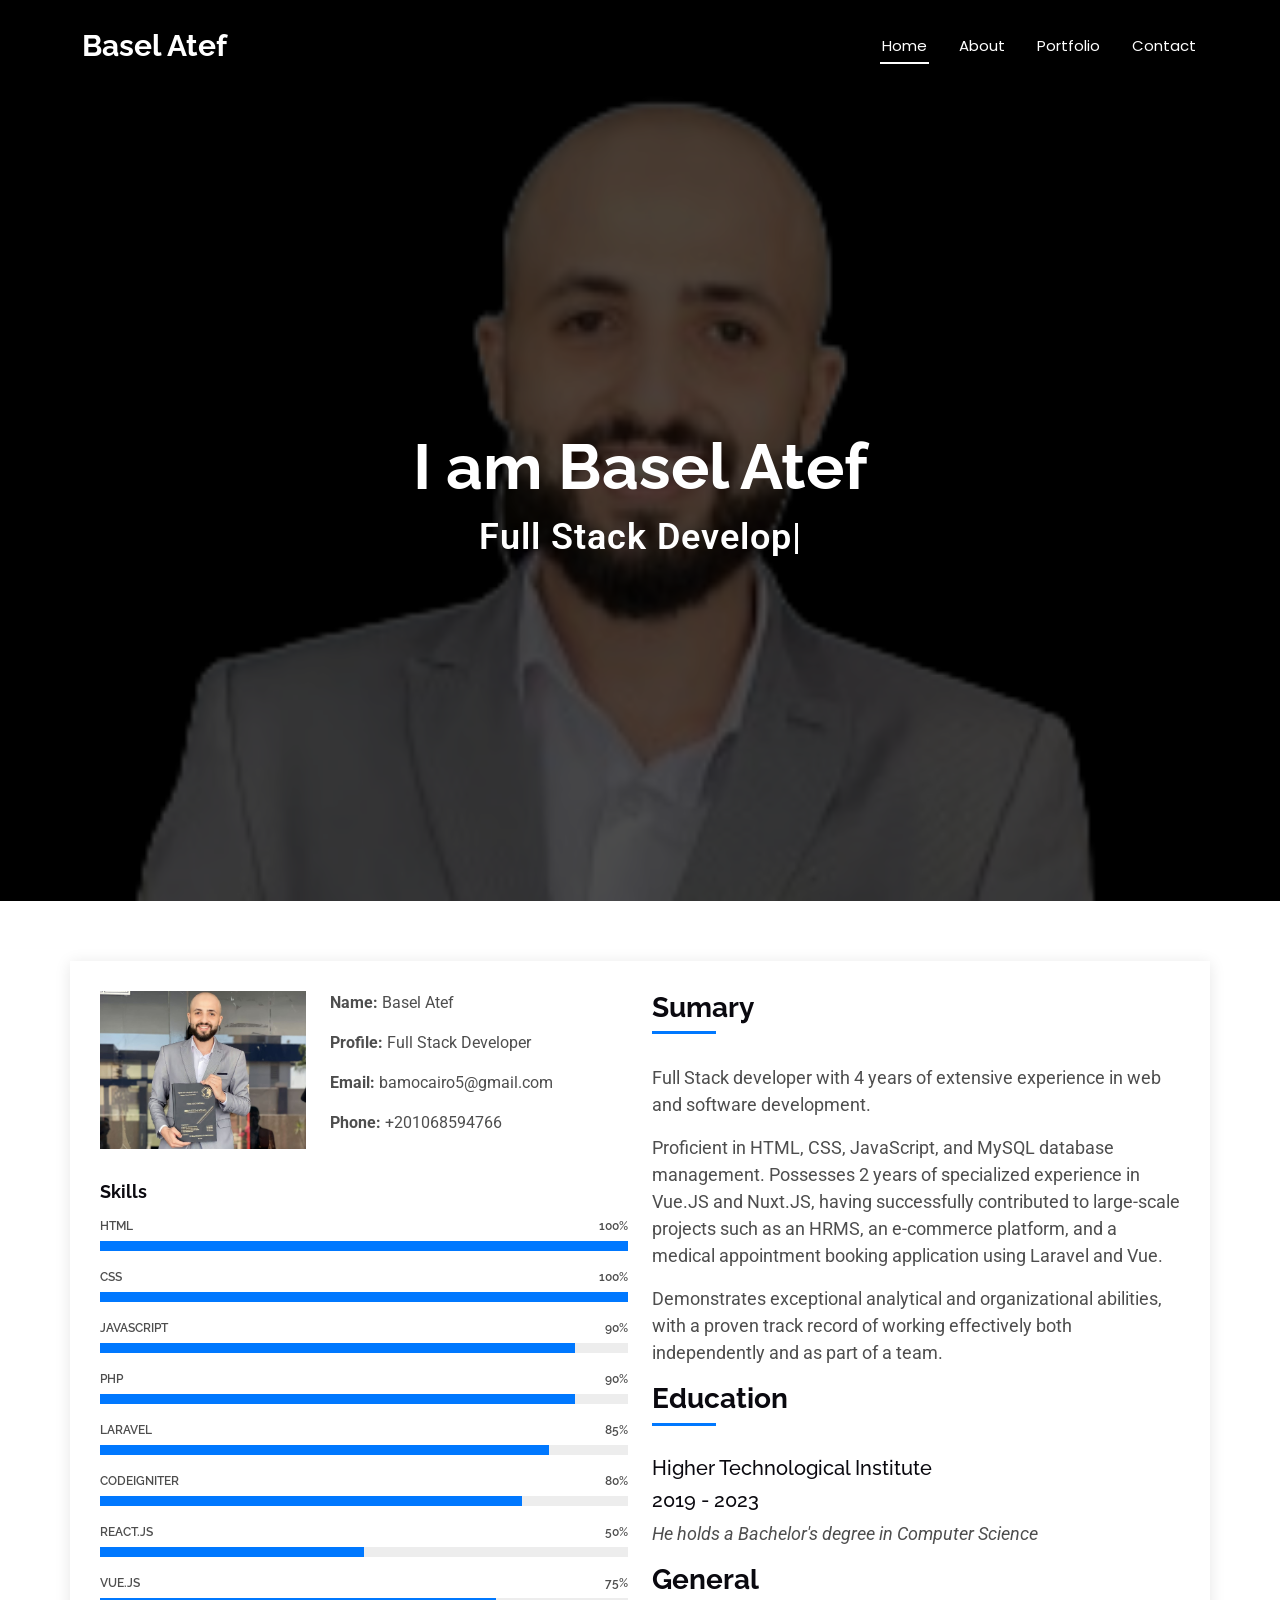
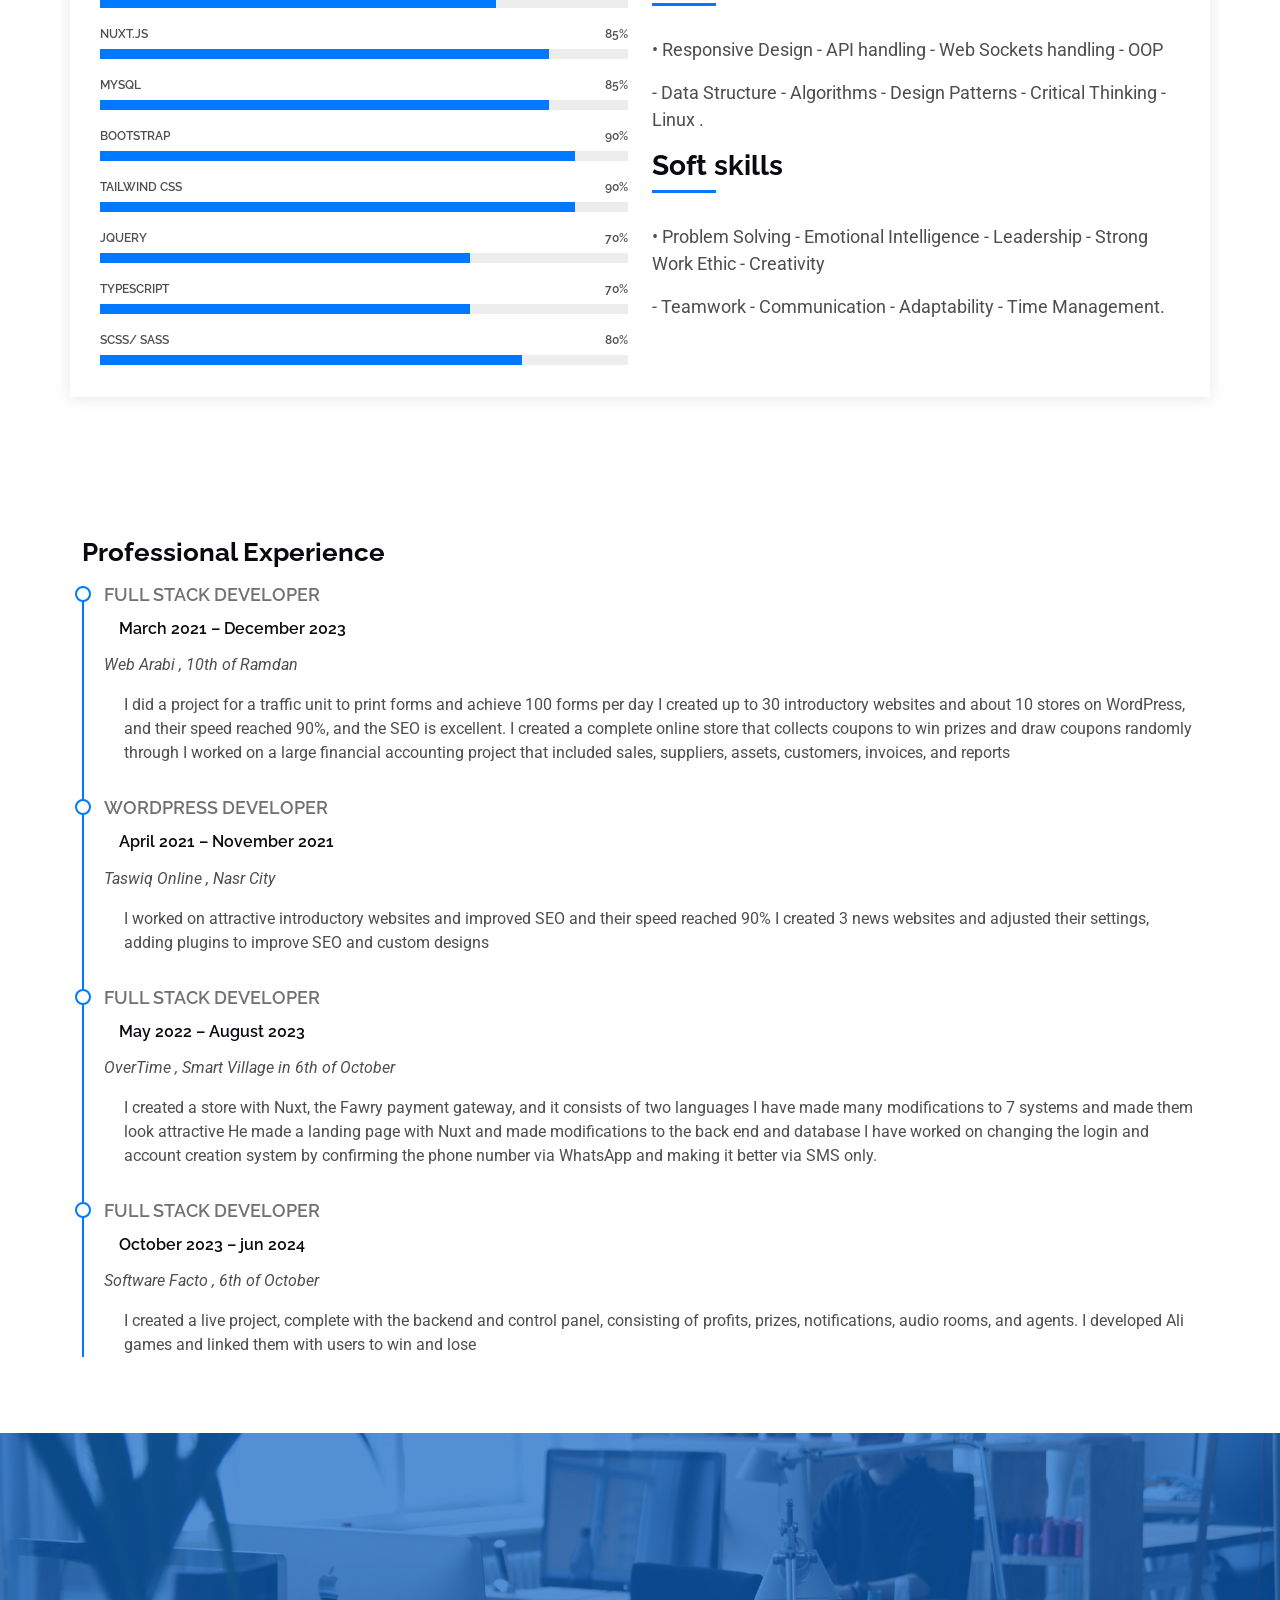
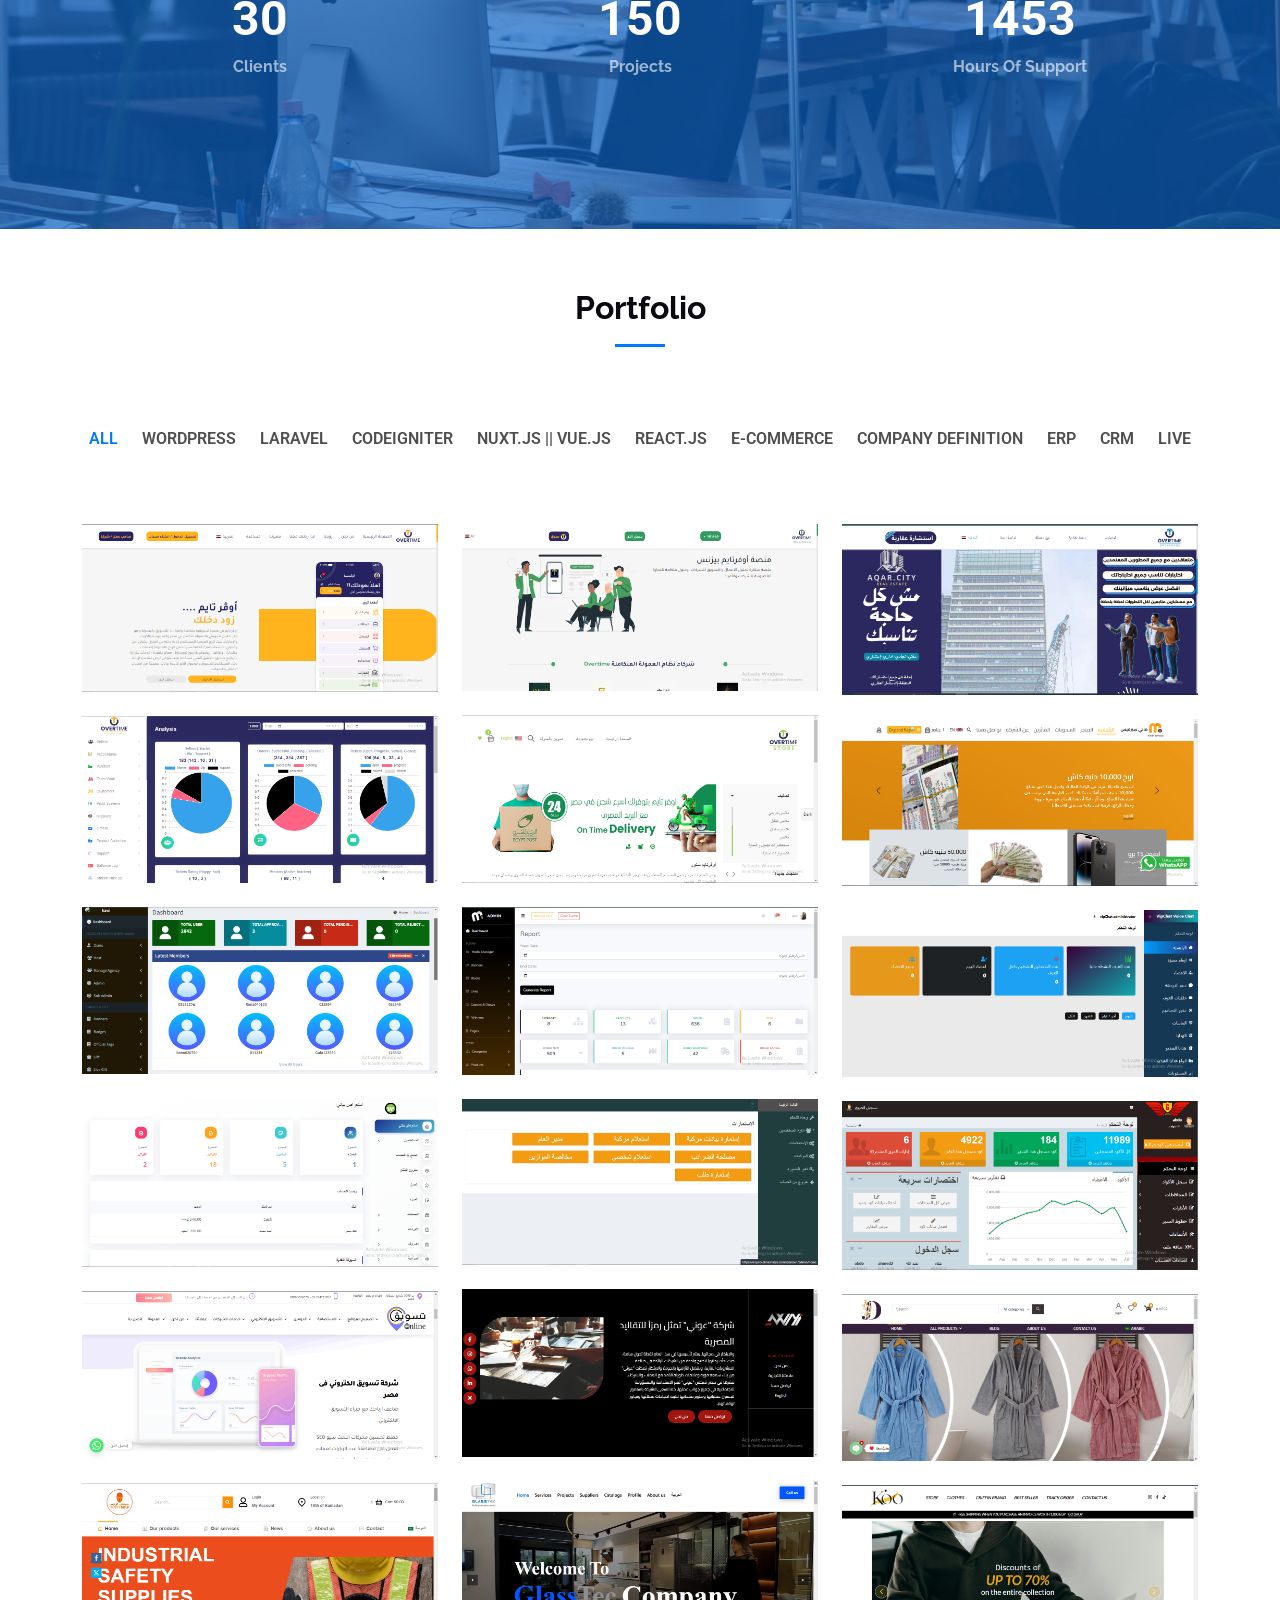
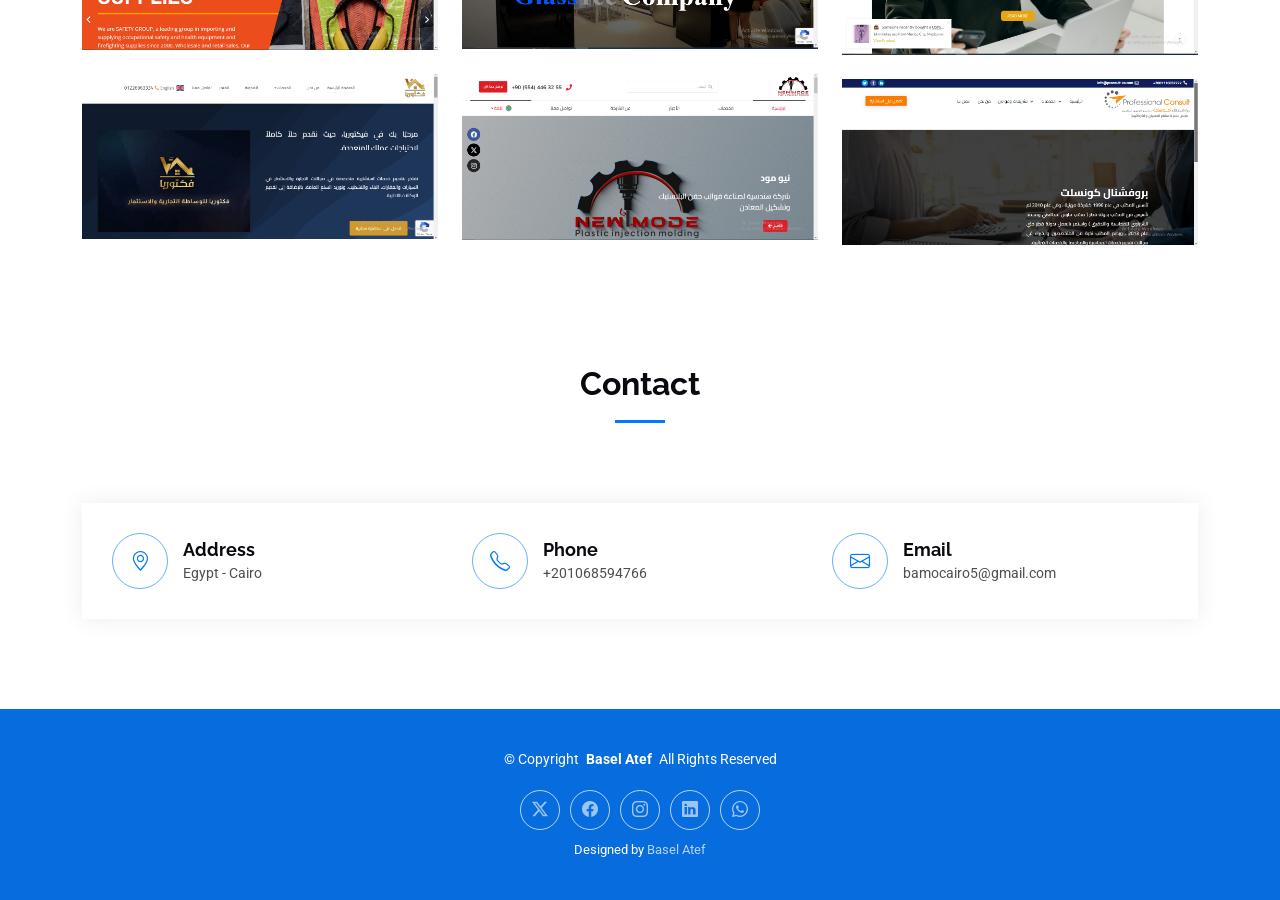
==== index.html @ cdc606a6 "basel" ====
<!DOCTYPE html>
<html lang="en">

<head>
  <meta charset="utf-8">
  <meta content="width=device-width, initial-scale=1.0" name="viewport">
  <title>Portfolio Basel Atef</title>
  <meta content="" name="description">
  <meta content="" name="keywords">

  <!-- Favicons -->
  <link href="assets/img/favicon.png" rel="icon">
  <link href="assets/img/apple-touch-icon.png" rel="apple-touch-icon">

  <!-- Fonts -->
  <link href="https://fonts.googleapis.com" rel="preconnect">
  <link href="https://fonts.gstatic.com" rel="preconnect" crossorigin>
  <link href="https://fonts.googleapis.com/css2?family=Roboto:ital,wght@0,100;0,300;0,400;0,500;0,700;0,900;1,100;1,300;1,400;1,500;1,700;1,900&family=Poppins:ital,wght@0,100;0,200;0,300;0,400;0,500;0,600;0,700;0,800;0,900;1,100;1,200;1,300;1,400;1,500;1,600;1,700;1,800;1,900&family=Raleway:ital,wght@0,100;0,200;0,300;0,400;0,500;0,600;0,700;0,800;0,900;1,100;1,200;1,300;1,400;1,500;1,600;1,700;1,800;1,900&display=swap" rel="stylesheet">

  <!-- Vendor CSS Files -->
  <link href="assets/vendor/bootstrap/css/bootstrap.min.css" rel="stylesheet">
  <link href="assets/vendor/bootstrap-icons/bootstrap-icons.css" rel="stylesheet">
  <link href="assets/vendor/aos/aos.css" rel="stylesheet">
  <link href="assets/vendor/glightbox/css/glightbox.min.css" rel="stylesheet">
  <link href="assets/vendor/swiper/swiper-bundle.min.css" rel="stylesheet">

  <!-- Main CSS File -->
  <link href="assets/css/main.css" rel="stylesheet">

  <!-- =======================================================
  * Template Name: DevFolio
  * Template URL: https://bootstrapmade.com/devfolio-bootstrap-portfolio-html-template/
  * Updated: Jun 14 2024 with Bootstrap v5.3.3
  * Author: BootstrapMade.com
  * License: https://bootstrapmade.com/license/
  ======================================================== -->
</head>

<body class="index-page">

  <header id="header" class="header d-flex align-items-center sticky-top">
    <div class="container-fluid container-xl position-relative d-flex align-items-center justify-content-between">

      <a href="index.html" class="logo d-flex align-items-center">
        <!-- Uncomment the line below if you also wish to use an image logo -->
        <!-- <img src="assets/img/logo.png" alt=""> -->
        <h1 class="sitename">Basel Atef</h1>
      </a>

      <nav id="navmenu" class="navmenu">
        <ul>
          <li><a href="#hero" class="active">Home<br></a></li>
          <li><a href="#about">About</a></li>
          <li><a href="#portfolio">Portfolio</a></li>
          <li><a href="#contact">Contact</a></li>
        </ul>
        <i class="mobile-nav-toggle d-xl-none bi bi-list"></i>
      </nav>

    </div>
  </header>

  <main class="main">

    <!-- Hero Section -->
    <section id="hero" class="hero section">

      <img src="assets/img/basel-removebg-preview.png" alt="" data-aos="fade-in">

      <div class="container d-flex flex-column align-items-center justify-content-center text-center" data-aos="fade-up" data-aos-delay="100">
        <h2>I am Basel Atef</h2>
        <p><span class="typed" data-typed-items="Full Stack Developer, WordPress"></span></p>
      </div>

    </section><!-- /Hero Section -->

    <!-- About Section -->
    <section id="about" class="about section">

      <div class="container" data-aos="fade-up" data-aos-delay="100">

        <div class="row gy-4">
          <div class="col-md-6">

            <div class="row justify-content-between gy-4">
              <div class="col-lg-5">
                <img src="assets/img/basel.jpg" class="img-fluid" alt="">
              </div>
              <div class="col-lg-7 about-info">
                <p><strong>Name: </strong> <span>Basel Atef</span></p>
                <p><strong>Profile: </strong> <span>Full Stack Developer</span></p>
                <p><strong>Email: </strong> <span>bamocairo5@gmail.com</span></p>
                <p><strong>Phone: </strong> <span>+201068594766</span></p>
              </div>

            </div>

            <div class="skills-content skills-animation">

              <h5>Skills</h5>

              <div class="progress">
                <span class="skill"><span>HTML</span> <i class="val">100%</i></span>
                <div class="progress-bar-wrap">
                  <div class="progress-bar" role="progressbar" aria-valuenow="100" aria-valuemin="0" aria-valuemax="100"></div>
                </div>
              </div><!-- End Skills Item -->

              <div class="progress">
                <span class="skill"><span>CSS</span> <i class="val">100%</i></span>
                <div class="progress-bar-wrap">
                  <div class="progress-bar" role="progressbar" aria-valuenow="100" aria-valuemin="0" aria-valuemax="100"></div>
                </div>
              </div><!-- End Skills Item -->

              <div class="progress">
                <span class="skill"><span>JavaScript</span> <i class="val">90%</i></span>
                <div class="progress-bar-wrap">
                  <div class="progress-bar" role="progressbar" aria-valuenow="90" aria-valuemin="0" aria-valuemax="100"></div>
                </div>
              </div><!-- End Skills Item -->

              <div class="progress">
                <span class="skill"><span>PHP</span> <i class="val">90%</i></span>
                <div class="progress-bar-wrap">
                  <div class="progress-bar" role="progressbar" aria-valuenow="90" aria-valuemin="0" aria-valuemax="100"></div>
                </div>
              </div><!-- End Skills Item -->

              <div class="progress">
                <span class="skill"><span>Laravel</span> <i class="val">85%</i></span>
                <div class="progress-bar-wrap">
                  <div class="progress-bar" role="progressbar" aria-valuenow="85" aria-valuemin="0" aria-valuemax="100"></div>
                </div>
              </div><!-- End Skills Item -->

              <div class="progress">
                <span class="skill"><span>Codeigniter</span> <i class="val">80%</i></span>
                <div class="progress-bar-wrap">
                  <div class="progress-bar" role="progressbar" aria-valuenow="80" aria-valuemin="0" aria-valuemax="100"></div>
                </div>
              </div><!-- End Skills Item -->

              <div class="progress">
                <span class="skill"><span>React.JS</span> <i class="val">50%</i></span>
                <div class="progress-bar-wrap">
                  <div class="progress-bar" role="progressbar" aria-valuenow="50" aria-valuemin="0" aria-valuemax="100"></div>
                </div>
              </div><!-- End Skills Item -->

              <div class="progress">
                <span class="skill"><span>Vue.JS</span> <i class="val">75%</i></span>
                <div class="progress-bar-wrap">
                  <div class="progress-bar" role="progressbar" aria-valuenow="75" aria-valuemin="0" aria-valuemax="100"></div>
                </div>
              </div><!-- End Skills Item -->

              <div class="progress">
                <span class="skill"><span>Nuxt.JS</span> <i class="val">85%</i></span>
                <div class="progress-bar-wrap">
                  <div class="progress-bar" role="progressbar" aria-valuenow="85" aria-valuemin="0" aria-valuemax="100"></div>
                </div>
              </div><!-- End Skills Item -->

              <div class="progress">
                <span class="skill"><span>MySql</span> <i class="val">85%</i></span>
                <div class="progress-bar-wrap">
                  <div class="progress-bar" role="progressbar" aria-valuenow="85" aria-valuemin="0" aria-valuemax="100"></div>
                </div>
              </div><!-- End Skills Item -->

              <div class="progress">
                <span class="skill"><span>Bootstrap</span> <i class="val">90%</i></span>
                <div class="progress-bar-wrap">
                  <div class="progress-bar" role="progressbar" aria-valuenow="90" aria-valuemin="0" aria-valuemax="100"></div>
                </div>
              </div><!-- End Skills Item -->

              <div class="progress">
                <span class="skill"><span>Tailwind css</span> <i class="val">90%</i></span>
                <div class="progress-bar-wrap">
                  <div class="progress-bar" role="progressbar" aria-valuenow="90" aria-valuemin="0" aria-valuemax="100"></div>
                </div>
              </div><!-- End Skills Item -->

              <div class="progress">
                <span class="skill"><span>jQuery</span> <i class="val">70%</i></span>
                <div class="progress-bar-wrap">
                  <div class="progress-bar" role="progressbar" aria-valuenow="70" aria-valuemin="0" aria-valuemax="100"></div>
                </div>
              </div><!-- End Skills Item -->

              <div class="progress">
                <span class="skill"><span>Typescript</span> <i class="val">70%</i></span>
                <div class="progress-bar-wrap">
                  <div class="progress-bar" role="progressbar" aria-valuenow="70" aria-valuemin="0" aria-valuemax="100"></div>
                </div>
              </div><!-- End Skills Item -->

              <div class="progress">
                <span class="skill"><span>SCSS/ Sass</span> <i class="val">80%</i></span>
                <div class="progress-bar-wrap">
                  <div class="progress-bar" role="progressbar" aria-valuenow="80" aria-valuemin="0" aria-valuemax="100"></div>
                </div>
              </div><!-- End Skills Item -->

            </div>

          </div>
          <div class="col-md-6">
            <div class="about-me">
              <h4>Sumary</h4>
              <p>
                Full Stack developer with 4 years of extensive experience in web and software development.
              </p>
              <p>
                Proficient in HTML, CSS, JavaScript, and MySQL database management. Possesses 2 years of specialized experience in Vue.JS and Nuxt.JS, having successfully contributed to large-scale projects such as an HRMS, an e-commerce platform, and a medical appointment booking application using Laravel and Vue. 
              </p>
              <p>
                Demonstrates exceptional analytical and organizational abilities, with a proven track record of working effectively both independently and as part of a team.
              </p>
              <h4>Education</h4>
              <div class="resume-item">
                <h5>Higher Technological Institute</h5>
                <h5> 2019 -  2023</h5>
                <p><em>He holds a Bachelor's degree in Computer Science</em></p>
              </div><!-- Edn Resume Item -->
              <h4>General</h4>
              <div class="resume-item">
                <p>• Responsive Design - API handling - Web Sockets handling - OOP </p>
                <p>- Data Structure - Algorithms - Design Patterns - Critical Thinking - Linux .</p>
              </div><!-- Edn Resume Item -->
              <h4>Soft skills</h4>
              <div class="resume-item">
                <p>• Problem Solving - Emotional Intelligence - Leadership - Strong Work Ethic - Creativity</p>
                <p> - Teamwork - Communication - Adaptability - Time Management.</p>
              </div><!-- Edn Resume Item -->
            </div>
            

          </div>
        </div>

      </div>

    </section><!-- /About Section -->

    <!-- Resume Section -->
    <section id="resume" class="resume section">

      <div class="container">

        <div class="row">

          <div class="col-lg-12" data-aos="fade-up" data-aos-delay="200">
            <h3 class="resume-title">Professional Experience</h3>
            <div class="resume-item">
              <h4>Full Stack Developer</h4>
              <h5>March 2021 – December 2023</h5>
              <p><em>Web Arabi , 10th of Ramdan</em></p>
              <ul>
                I did a project for a traffic unit to print forms and achieve 100 forms per day
                I created up to 30 introductory websites and about 10 stores on WordPress, and their speed reached 90%, and the SEO is excellent.
                I created a complete online store that collects coupons to win prizes and draw coupons randomly through
                I worked on a large financial accounting project that included sales, suppliers, assets, customers, invoices, and reports
              </ul>
            </div><!-- Edn Resume Item -->

            <div class="resume-item">
              <h4>Wordpress Developer</h4>
              <h5>April 2021 – November 2021</h5>
              <p><em>Taswiq Online , Nasr City</em></p>
              <ul>
                I worked on attractive introductory websites and improved SEO and their speed reached 90%
                I created 3 news websites and adjusted their settings, adding plugins to improve SEO and custom designs
              </ul>
            </div><!-- Edn Resume Item -->
            <div class="resume-item">
              <h4>Full Stack Developer</h4>
              <h5>May 2022 – August 2023</h5>
              <p><em>OverTime , Smart Village in 6th of October</em></p>
              <ul>
                I created a store with Nuxt, the Fawry payment gateway, and it consists of two languages
                I have made many modifications to 7 systems and made them look attractive He made a landing page with Nuxt and made modifications to the back end and database
                I have worked on changing the login and account creation system by confirming the phone number via WhatsApp and making it better via SMS only.
              </ul>
            </div><!-- Edn Resume Item -->

            <div class="resume-item">
              <h4>Full Stack Developer</h4>
              <h5>October 2023 – jun 2024</h5>
              <p><em>Software Facto  ,  6th of October</em></p>
              <ul>
                I created a live project, complete with the backend and control panel, consisting of profits, prizes, notifications, audio rooms, and agents.
                I developed Ali games and linked them with users to win and lose
              </ul>
            </div><!-- Edn Resume Item -->

          </div>

        </div>

      </div>

    </section><!-- /Resume Section -->


    <!-- Stats Section -->
    <section id="stats" class="stats section">

      <img src="assets/img/stats-bg.jpg" alt="" data-aos="fade-in">

      <div class="container position-relative" data-aos="fade-up" data-aos-delay="100">

        <div class="row gy-4">

          <div class="col-lg-4 col-md-12">
            <div class="stats-item text-center w-100 h-100">
              <span data-purecounter-start="0" data-purecounter-end="30" data-purecounter-duration="0" class="purecounter">+30</span>
              <p>Clients</p>
            </div>
          </div><!-- End Stats Item -->

          <div class="col-lg-4 col-md-12">
            <div class="stats-item text-center w-100 h-100">
              <span data-purecounter-start="0" data-purecounter-end="150" data-purecounter-duration="0" class="purecounter">+150</span>
              <p>Projects</p>
            </div>
          </div><!-- End Stats Item -->

          <div class="col-lg-4 col-md-12">
            <div class="stats-item text-center w-100 h-100">
              <span data-purecounter-start="0" data-purecounter-end="1453" data-purecounter-duration="0" class="purecounter">1453</span>
              <p>Hours Of Support</p>
            </div>
          </div><!-- End Stats Item -->


        </div>

      </div>

    </section><!-- /Stats Section -->

    <!-- Portfolio Section -->
    <section id="portfolio" class="portfolio section">

      <!-- Section Title -->
      <div class="container section-title" data-aos="fade-up">
        <h2>Portfolio</h2>
      </div><!-- End Section Title -->

      <div class="container">

        <div class="isotope-layout" data-default-filter="*" data-layout="masonry" data-sort="original-order">

          <ul class="portfolio-filters isotope-filters mb-5" data-aos="fade-up" data-aos-delay="100">
            <li data-filter="*" class="filter-active">All</li>
            <li data-filter=".filter-wordpress">WordPress</li>
            <li data-filter=".filter-laravel">Laravel</li>
            <li data-filter=".filter-codeigniter">Codeigniter</li>
            <li data-filter=".filter-nuxt">Nuxt.JS || Vue.JS</li>
            <li data-filter=".filter-react">React.JS</li>
            <li data-filter=".filter-commerce">E-commerce</li>
            <li data-filter=".filter-company">Company Definition</li>
            <li data-filter=".filter-erp">ERP</li>
            <li data-filter=".filter-crm">CRM</li>
            <li data-filter=".filter-live">Live</li>
          </ul><!-- End Portfolio Filters -->

          <div class="row gy-4 isotope-container mt-5" data-aos="fade-up" data-aos-delay="200">

            <div class="col-lg-4 col-md-6 portfolio-item isotope-item filter-company filter-commerce filter-nuxt">
              <img src="projects/overtime.png" class="img-fluid" alt="">
              <div class="portfolio-info">
                <h4>OverTime Marketing</h4>
                <p>Integrated WhatsApp confirmation for account creation, developed user login page, and enabled product management, basket, and invoice editing.</p>
                <a href="projects/overtime.png" title="OverTime Marketing" data-gallery="portfolio-gallery-app" class="glightbox preview-link"><i class="bi bi-zoom-in"></i></a>
                <a href="https://overtime.marketing/" target="_blank" title="More Details" class="details-link"><i class="bi bi-link-45deg"></i></a>
              </div>
            </div><!-- End Portfolio Item -->

            <div class="col-lg-4 col-md-6 portfolio-item isotope-item filter-company filter-commerce filter-nuxt">
              <img src="projects/overtime-busniuss.png" class="img-fluid" alt="">
              <div class="portfolio-info">
                <h4>OverTime Bussniuss</h4>
                <p>Integrated WhatsApp confirmation for account creation, developed user login page, and enabled product management, basket, and invoice editing.</p>
                <a href="projects/overtime-busniuss.png" title="OverTime Bussniuss" data-gallery="portfolio-gallery-product" class="glightbox preview-link"><i class="bi bi-zoom-in"></i></a>
                <a href="https://business.overtime.marketing/" target="_blank" title="More Details" class="details-link"><i class="bi bi-link-45deg"></i></a>
              </div>
            </div><!-- End Portfolio Item -->

            <div class="col-lg-4 col-md-6 portfolio-item isotope-item filter-nuxt">
              <img src="projects/brokeradge-overtime.png" class="img-fluid" alt="">
              <div class="portfolio-info">
                <h4>OverTime Brokerage</h4>
                <p>I created a home page, modified the invoice, and the problems became clear from displaying real estate and commercial units</p>
                <a href="projects/brokeradge-overtime.png" title="OverTime Brokerage" data-gallery="portfolio-gallery-branding" class="glightbox preview-link"><i class="bi bi-zoom-in"></i></a>
                <a href="https://rs.overtime.com.eg/" target="_blank" title="More Details" class="details-link"><i class="bi bi-link-45deg"></i></a>
              </div>
            </div><!-- End Portfolio Item -->

            <div class="col-lg-4 col-md-6 portfolio-item isotope-item filter-commerce filter-nuxt">
              <img src="projects/store-overtime.png" class="img-fluid" alt="">
              <div class="portfolio-info">
                <h4>OverTime Store</h4>
                <p>I created the entire store and installed an immediate payment gateway that supports both Arabic and English</p>
                <a href="projects/store-overtime.png" title="OverTime Store" data-gallery="portfolio-gallery-book" class="glightbox preview-link"><i class="bi bi-zoom-in"></i></a>
                <a href="https://store.overtime.marketing/"  target="_blank" title="More Details" class="details-link"><i class="bi bi-link-45deg"></i></a>
              </div>
            </div><!-- End Portfolio Item -->

            <div class="col-lg-4 col-md-6 portfolio-item isotope-item filter-crm filter-erp filter-laravel filter-nuxt">
              <img src="projects/dashboard-overtime.png" class="img-fluid" alt="">
              <div class="portfolio-info">
                <h4>Dashboard OverTime</h4>
                <p>I corrected problems in the control panel and added an excel file output from the orders table, and I made the order instead of one product, I made it more than one product.</p>
                <a href="projects/dashboard-overtime.png" title="Dashboard OverTime" data-gallery="portfolio-gallery-book" class="glightbox preview-link"><i class="bi bi-zoom-in"></i></a>
                <a href="https://admin.overtime.marketing/" target="_blank"  title="More Details" class="details-link"><i class="bi bi-link-45deg"></i></a>
              </div>
            </div><!-- End Portfolio Item -->

            <div class="col-lg-4 col-md-6 portfolio-item isotope-item filter-company filter-commerce filter-react">
              <img src="projects/money-services.png" class="img-fluid" alt="">
              <div class="portfolio-info">
                <h4>Money Services</h4>
                <p>Created a store, automated control panel processes for drawings and prizes, and installed a bilingual PayMob payment gateway.</p>
                <a href="projects/money-services.png" title="Money Services" data-gallery="portfolio-gallery-app" class="glightbox preview-link"><i class="bi bi-zoom-in"></i></a>
                <a href="https://moneyservices.store/ar/login" target="_blank" title="More Details" class="details-link"><i class="bi bi-link-45deg"></i></a>
              </div>
            </div><!-- End Portfolio Item -->

            <div class="col-lg-4 col-md-6 portfolio-item isotope-item filter-crm  filter-erp filter-laravel">
              <img src="projects/dashboard-moneyservices.png" class="img-fluid" alt="">
              <div class="portfolio-info">
                <h4>Dashboard Money Services</h4>
                <p>I created a complete control panel for the store, raffles and prizes, and modified the page interface to receive orders and linked to the PayMob payment gateway to know whether the customer has made the purchase or not.</p>
                <a href="projects/dashboard-moneyservices.png" title="Dashboard Money Services" data-gallery="portfolio-gallery-app" class="glightbox preview-link"><i class="bi bi-zoom-in"></i></a>
                <a href="https://front.moneyservices.store/login" target="_blank" title="More Details" class="details-link"><i class="bi bi-link-45deg"></i></a>
              </div>
            </div><!-- End Portfolio Item -->

            <div class="col-lg-4 col-md-6 portfolio-item isotope-item filter-live filter-codeigniter">
              <img src="projects/Kawi-dashboard.png" class="img-fluid" alt="">
              <div class="portfolio-info">
                <h4>Kawi</h4>
                <p>I created a control panel for live and audio rooms with prizes, gifts, and elite subscriptions, and I developed games related to the application.</p>
                <a href="projects/Kawi-dashboard.png" title="Kawi" data-gallery="portfolio-gallery-product" class="glightbox preview-link"><i class="bi bi-zoom-in"></i></a>
                <a href="https://kawi.live/" title="More Details" target="_blank" class="details-link"><i class="bi bi-link-45deg"></i></a>
              </div>
            </div><!-- End Portfolio Item -->

            <div class="col-lg-4 col-md-6 portfolio-item isotope-item filter-live filter-react filter-laravel">
              <img src="projects/vip-chat.png" class="img-fluid" alt="">
              <div class="portfolio-info">
                <h4>Vip Chat</h4>
                <p>I created a special control panel for the audio rooms with prizes, gifts, and elite subscriptions, and I developed games related to the application</p>
                <a href="projects/vip-chat.png" title="Vip Chat" data-gallery="portfolio-gallery-branding" class="glightbox preview-link"><i class="bi bi-zoom-in"></i></a>
                <a href="https://admin.vip-chat.online/" target="_blank" title="More Details" class="details-link"><i class="bi bi-link-45deg"></i></a>
              </div>
            </div><!-- End Portfolio Item -->

            <div class="col-lg-4 col-md-6 portfolio-item isotope-item  filter-erp filter-laravel">
              <img src="projects/acounting.png" class="img-fluid" alt="">
              <div class="portfolio-info">
                <h4>Financial Accounting</h4>
                <p>I created an accounting project for products, imports, and workers and issued invoices</p>
                <a href="projects/acounting.png" title="Financial Accounting" data-gallery="portfolio-gallery-book" class="glightbox preview-link"><i class="bi bi-zoom-in"></i></a>
                <a href="https://account-demo.dark4stores.com/WebBusniuss/login" target="_blank"  title="More Details" class="details-link"><i class="bi bi-link-45deg"></i></a>
              </div>
            </div><!-- End Portfolio Item -->

            <div class="col-lg-4 col-md-6 portfolio-item isotope-item filter-laravel">
              <img src="projects/inquiry.png" class="img-fluid" alt="">
              <div class="portfolio-info">
                <h4>Forms for inquiries from the Traffic Unit</h4>
                <p>I made a project to print queries for traffic units, enter data, and easily search for vehicle data</p>
                <a href="projects/inquiry.png" title="Forms for inquiries from the Traffic Unit" data-gallery="portfolio-gallery-app" class="glightbox preview-link"><i class="bi bi-zoom-in"></i></a>
                <a href="https://inquiry.elmasriasys.com/sysnew1/login" target="_blank" title="More Details" class="details-link"><i class="bi bi-link-45deg"></i></a>
              </div>
            </div><!-- End Portfolio Item -->

            <div class="col-lg-4 col-md-6 portfolio-item isotope-item filter-product filter-codeigniter">
              <img src="projects/Algeneral.png" class="img-fluid" alt="">
              <div class="portfolio-info">
                <h4>Managing the vehicle traffic unit</h4>
                <p>A traffic vehicle management project to put each vehicle with a number through a barcode and make it easy to search for the vehicle. The data was filtered because it contains more than 100,000 vehicles.</p>
                <a href="projects/Algeneral.png" title="Managing the vehicle traffic unit" data-gallery="portfolio-gallery-product" class="glightbox preview-link"><i class="bi bi-zoom-in"></i></a>
                <a href="https://algeneraleg.com/" title="More Details" target="_blank" class="details-link"><i class="bi bi-link-45deg"></i></a>
              </div>
            </div><!-- End Portfolio Item -->

            <div class="col-lg-4 col-md-6 portfolio-item isotope-item filter-company filter-wordpress">
              <img src="projects/Awni.png" class="img-fluid" alt="">
              <div class="portfolio-info">
                <h4>Awni Group</h4>
                <p>I created a website to introduce the company to what it does, and I made the color dark to suit the logo, 90% fast, and suitable for SEO.</p>
                <a href="projects/Awni.png" title="Awni Group" data-gallery="portfolio-gallery-branding" class="glightbox preview-link"><i class="bi bi-zoom-in"></i></a>
                <a href="https://awni-group.com/" title="More Details" target="_blank" class="details-link"><i class="bi bi-link-45deg"></i></a>
              </div>
            </div><!-- End Portfolio Item -->

            <div class="col-lg-4 col-md-6 portfolio-item isotope-item filter-company filter-wordpress">
              <img src="projects/tawiq-online.png" class="img-fluid" alt="">
              <div class="portfolio-info">
                <h4>Taswiq Online</h4>
                <p>I created a website to introduce the company to what it does. The design is attractive and modern, the speed is 90%, and it is suitable for SEO.</p>
                <a href="projects/tawiq-online.png" title="Taswiq Online" data-gallery="portfolio-gallery-book" class="glightbox preview-link"><i class="bi bi-zoom-in"></i></a>
                <a href="https://taswiqonline.com/" title="More Details" target="_blank" class="details-link"><i class="bi bi-link-45deg"></i></a>
              </div>
            </div><!-- End Portfolio Item -->

            <div class="col-lg-4 col-md-6 portfolio-item isotope-item filter-company filter-commerce filter-wordpress">
              <img src="projects/jacrdena.png" class="img-fluid" alt="">
              <div class="portfolio-info">
                <h4>Jacquardina</h4>
                <p>I created an online store for Jacquardina Company and introduced the company</p>
                <a href="projects/jacrdena.png" title="Jacquardina" data-gallery="portfolio-gallery-book" class="glightbox preview-link"><i class="bi bi-zoom-in"></i></a>
                <a href="https://jacquardina.com/" target="_blank" title="More Details" class="details-link"><i class="bi bi-link-45deg"></i></a>
              </div>
            </div><!-- End Portfolio Item -->

            <div class="col-lg-4 col-md-6 portfolio-item isotope-item filter-company filter-wordpress">
              <img src="projects/glass-tec.png" class="img-fluid" alt="">
              <div class="portfolio-info">
                <h4>Glass Tec</h4>
                <p>I created a website for a glass company and I am happy to work with it and make the site fit the needs of SEO and design that suits the logo.</p>
                <a href="projects/glass-tec.png" title="Glass Tec" data-gallery="portfolio-gallery-book" class="glightbox preview-link"><i class="bi bi-zoom-in"></i></a>
                <a href="https://glassteceg.com/" target="_blank" title="More Details" class="details-link"><i class="bi bi-link-45deg"></i></a>
              </div>
            </div><!-- End Portfolio Item -->

            <div class="col-lg-4 col-md-6 portfolio-item isotope-item filter-company filter-commerce filter-wordpress">
              <img src="projects/saftey-group.png" class="img-fluid" alt="">
              <div class="portfolio-info">
                <h4>Saftey Group</h4>
                <p>I created an introductory website for a company that protects factories and companies from the danger of fires and prevention, with an attractive design that takes into account SEO and the site speed is 90%.</p>
                <a href="projects/saftey-group.png" title="Saftey Group" data-gallery="portfolio-gallery-book" class="glightbox preview-link"><i class="bi bi-zoom-in"></i></a>
                <a href="https://safetygroup-egypt.com/" target="_blank" title="More Details" class="details-link"><i class="bi bi-link-45deg"></i></a>
              </div>
            </div><!-- End Portfolio Item -->

            <div class="col-lg-4 col-md-6 portfolio-item isotope-item filter-commerce filter-wordpress">
              <img src="projects/koo-store.png" class="img-fluid" alt="">
              <div class="portfolio-info">
                <h4>Koo Store</h4>
                <p>I created an online store to be convenient for users to easily handle and store clothes</p>
                <a href="projects/koo-store.png" title="Koo Store" data-gallery="portfolio-gallery-book" class="glightbox preview-link"><i class="bi bi-zoom-in"></i></a>
                <a href="https://koo-store.com/" target="_blank" title="More Details" class="details-link"><i class="bi bi-link-45deg"></i></a>
              </div>
            </div><!-- End Portfolio Item -->

            <div class="col-lg-4 col-md-6 portfolio-item isotope-item filter-company filter-wordpress">
              <img src="projects/new-mode.png" class="img-fluid" alt="">
              <div class="portfolio-info">
                <h4>New Mode</h4>
                <p>I created a website to introduce the company about itself and the molds it makes</p>
                <a href="projects/new-mode.png" title="New Mode" data-gallery="portfolio-gallery-book" class="glightbox preview-link"><i class="bi bi-zoom-in"></i></a>
                <a href="https://new-mode.net/" target="_blank" title="More Details" class="details-link"><i class="bi bi-link-45deg"></i></a>
              </div>
            </div><!-- End Portfolio Item -->

            <div class="col-lg-4 col-md-6 portfolio-item isotope-item filter-company filter-wordpress">
              <img src="projects/vectoria.png" class="img-fluid" alt="">
              <div class="portfolio-info">
                <h4>El Victoria</h4>
                <p>I created a website to introduce the company about itself and request it through a form, and the design suits its services</p>
                <a href="projects/vectoria.png" title="El Victoria" data-gallery="portfolio-gallery-book" class="glightbox preview-link"><i class="bi bi-zoom-in"></i></a>
                <a href="https://el-victoria.com/" target="_blank" title="More Details" class="details-link"><i class="bi bi-link-45deg"></i></a>
              </div>
            </div><!-- End Portfolio Item -->

            <div class="col-lg-4 col-md-6 portfolio-item isotope-item filter-company filter-wordpress">
              <img src="projects/professional-consult.png" class="img-fluid" alt="">
              <div class="portfolio-info">
                <h4>Professional Consult</h4>
                <p>Creating an introductory website for a chartered accounting firm and consultants, and I made the design suitable for their work, taking into account SEO and site speed, 90%.</p>
                <a href="projects/professional-consult.png" title="Professional Consult" data-gallery="portfolio-gallery-book" class="glightbox preview-link"><i class="bi bi-zoom-in"></i></a>
                <a href="https://pconsult-co.com/" target="_blank" title="More Details" class="details-link"><i class="bi bi-link-45deg"></i></a>
              </div>
            </div><!-- End Portfolio Item -->

          </div><!-- End Portfolio Container -->

        </div>

      </div>

    </section><!-- /Portfolio Section -->
    <!-- Contact Section -->
    <section id="contact" class="contact section">

      <!-- Section Title -->
      <div class="container section-title" data-aos="fade-up">
        <h2>Contact</h2>
      </div><!-- End Section Title -->

      <div class="container" data-aos="fade-up" data-aos-delay="100">

        <div class="info-wrap" data-aos="fade-up" data-aos-delay="200">
          <div class="row gy-5">

            <div class="col-lg-4">
              <div class="info-item d-flex align-items-center">
                <i class="bi bi-geo-alt flex-shrink-0"></i>
                <div>
                  <h3>Address</h3>
                  <p>Egypt - Cairo</p>
                </div>
              </div>
            </div><!-- End Info Item -->

            <div class="col-lg-4">
              <div class="info-item d-flex align-items-center">
                <i class="bi bi-telephone flex-shrink-0"></i>
                <div>
                  <h3>Phone</h3>
                  <p>+201068594766</p>
                </div>
              </div>
            </div><!-- End Info Item -->

            <div class="col-lg-4">
              <div class="info-item d-flex align-items-center">
                <i class="bi bi-envelope flex-shrink-0"></i>
                <div>
                  <h3>Email<br></h3>
                  <p>bamocairo5@gmail.com</p>
                </div>
              </div>
            </div><!-- End Info Item -->

          </div>
        </div>
      </div>

    </section><!-- /Contact Section -->

  </main>

  <footer id="footer" class="footer">

    <div class="container">
      <div class="copyright text-center ">
        <p>© <span>Copyright</span> <strong class="px-1 sitename">Basel Atef</strong> <span>All Rights Reserved</span></p>
      </div>
      <div class="social-links d-flex justify-content-center">
        <a href="https://x.com/basel_184" target="_blank"><i class="bi bi-twitter-x"></i></a>
        <a href="https://www.facebook.com/basel184" target="_blank"><i class="bi bi-facebook"></i></a>
        <a href="https://www.instagram.com/basel184/" target="_blank"><i class="bi bi-instagram"></i></a>
        <a href="www.linkedin.com/in/basel-atef-019629138" target="_blank"><i class="bi bi-linkedin"></i></a>
        <a href="https://wa.me/+201068594766" target="_blank"><i class="bi bi-whatsapp"></i></a>
      </div>
      <div class="credits">
        Designed by <a href="http://www.basel.atef.damas-arch.com/">Basel Atef</a>
      </div>
    </div>

  </footer>

  <!-- Scroll Top -->
  <a href="#" id="scroll-top" class="scroll-top d-flex align-items-center justify-content-center"><i class="bi bi-arrow-up-short"></i></a>

  <!-- Preloader -->
  <div id="preloader"></div>

  <!-- Vendor JS Files -->
  <script src="assets/vendor/bootstrap/js/bootstrap.bundle.min.js"></script>
  <script src="assets/vendor/php-email-form/validate.js"></script>
  <script src="assets/vendor/aos/aos.js"></script>
  <script src="assets/vendor/typed.js/typed.umd.js"></script>
  <script src="assets/vendor/waypoints/noframework.waypoints.js"></script>
  <script src="assets/vendor/purecounter/purecounter_vanilla.js"></script>
  <script src="assets/vendor/glightbox/js/glightbox.min.js"></script>
  <script src="assets/vendor/imagesloaded/imagesloaded.pkgd.min.js"></script>
  <script src="assets/vendor/isotope-layout/isotope.pkgd.min.js"></script>
  <script src="assets/vendor/swiper/swiper-bundle.min.js"></script>

  <!-- Main JS File -->
  <script src="assets/js/main.js"></script>

</body>

</html>
---- assets/css/main.css ----
/**
* Template Name: DevFolio
* Template URL: https://bootstrapmade.com/devfolio-bootstrap-portfolio-html-template/
* Updated: Jun 14 2024 with Bootstrap v5.3.3
* Author: BootstrapMade.com
* License: https://bootstrapmade.com/license/
*/

/*--------------------------------------------------------------
# Font & Color Variables
# Help: https://bootstrapmade.com/color-system/
--------------------------------------------------------------*/
/* Fonts */
:root {
  --default-font: "Roboto",  system-ui, -apple-system, "Segoe UI", Roboto, "Helvetica Neue", Arial, "Noto Sans", "Liberation Sans", sans-serif, "Apple Color Emoji", "Segoe UI Emoji", "Segoe UI Symbol", "Noto Color Emoji";
  --heading-font: "Raleway",  sans-serif;
  --nav-font: "Poppins",  sans-serif;
}

/* Global Colors - The following color variables are used throughout the website. Updating them here will change the color scheme of the entire website */
:root { 
  --background-color: #ffffff; /* Background color for the entire website, including individual sections */
  --default-color: #4e4e4e; /* Default color used for the majority of the text content across the entire website */
  --heading-color: #0a090f; /* Color for headings, subheadings and title throughout the website */
  --accent-color: #0078ff; /* Accent color that represents your brand on the website. It's used for buttons, links, and other elements that need to stand out */
  --contrast-color: #ffffff; /* The contrast color is used for elements when the background color is one of the heading, accent, or default colors. Its purpose is to ensure proper contrast and readability when placed over these more dominant colors */
}

/* Nav Menu Colors - The following color variables are used specifically for the navigation menu. They are separate from the global colors to allow for more customization options */
:root {
  --nav-color: #ffffff;  /* The default color of the main navmenu links */
  --nav-hover-color: #ffffff; /* Applied to main navmenu links when they are hovered over or active */
  --nav-dropdown-background-color: #ffffff; /* Used as the background color for dropdown items that appear when hovering over primary navigation items */
  --nav-dropdown-color: #212529; /* Used for navigation links of the dropdown items in the navigation menu. */
  --nav-dropdown-hover-color: #0078ff; /* Similar to --nav-hover-color, this color is applied to dropdown navigation links when they are hovered over. */
}

/* Template Custom Colors */
:root {
  --alt-background-color: #076cdd;
}

/* Smooth scroll */
:root {
  scroll-behavior: smooth;
}

/*--------------------------------------------------------------
# General
--------------------------------------------------------------*/
body {
  color: var(--default-color);
  background-color: var(--background-color);
  font-family: var(--default-font);
}

a {
  color: var(--accent-color);
  text-decoration: none;
  transition: 0.3s;
}

a:hover {
  color: color-mix(in srgb, var(--accent-color), transparent 25%);
  text-decoration: none;
}

h1,
h2,
h3,
h4,
h5,
h6 {
  color: var(--heading-color);
  font-family: var(--heading-font);
}

/*--------------------------------------------------------------
# Global Header
--------------------------------------------------------------*/
.header {
  --background-color: #000000;
  --default-color: #ffffff;
  --heading-color: #ffffff;
  color: var(--default-color);
  background-color: var(--background-color);
  padding: 20px 0;
  transition: all 0.5s;
  z-index: 997;
}

.header .logo {
  line-height: 1;
}

.header .logo img {
  max-height: 32px;
  margin-right: 8px;
}

.header .logo h1 {
  font-size: 30px;
  margin: 0;
  font-weight: 700;
  color: var(--heading-color);
}

.scrolled .header {
  box-shadow: 0px 0 18px color-mix(in srgb, var(--default-color), transparent 85%);
}

/*--------------------------------------------------------------
# Navigation Menu
--------------------------------------------------------------*/
/* Desktop Navigation */
@media (min-width: 1200px) {
  .navmenu {
    padding: 0;
  }

  .navmenu ul {
    margin: 0;
    padding: 0;
    display: flex;
    list-style: none;
    align-items: center;
  }

  .navmenu li {
    position: relative;
  }

  .navmenu>ul>li {
    white-space: nowrap;
    padding: 15px 14px;
  }

  .navmenu>ul>li:last-child {
    padding-right: 0;
  }

  .navmenu a,
  .navmenu a:focus {
    color: var(--nav-color);
    font-size: 15px;
    padding: 0 2px;
    font-family: var(--nav-font);
    font-weight: 400;
    display: flex;
    align-items: center;
    justify-content: space-between;
    white-space: nowrap;
    transition: 0.3s;
    position: relative;
  }

  .navmenu a i,
  .navmenu a:focus i {
    font-size: 12px;
    line-height: 0;
    margin-left: 5px;
    transition: 0.3s;
  }

  .navmenu>ul>li>a:before {
    content: "";
    position: absolute;
    width: 100%;
    height: 2px;
    bottom: -6px;
    left: 0;
    background-color: var(--nav-hover-color);
    visibility: hidden;
    width: 0px;
    transition: all 0.3s ease-in-out 0s;
  }

  .navmenu a:hover:before,
  .navmenu li:hover>a:before,
  .navmenu .active:before {
    visibility: visible;
    width: 100%;
  }

  .navmenu li:hover>a,
  .navmenu .active,
  .navmenu .active:focus {
    color: var(--nav-hover-color);
  }

  .navmenu .dropdown ul {
    margin: 0;
    padding: 10px 0;
    background: var(--nav-dropdown-background-color);
    display: block;
    position: absolute;
    visibility: hidden;
    left: 14px;
    top: 130%;
    opacity: 0;
    transition: 0.3s;
    border-radius: 4px;
    z-index: 99;
    box-shadow: 0px 0px 30px color-mix(in srgb, var(--default-color), transparent 85%);
  }

  .navmenu .dropdown ul li {
    min-width: 200px;
  }

  .navmenu .dropdown ul a {
    padding: 10px 20px;
    font-size: 15px;
    text-transform: none;
    color: var(--nav-dropdown-color);
  }

  .navmenu .dropdown ul a i {
    font-size: 12px;
  }

  .navmenu .dropdown ul a:hover,
  .navmenu .dropdown ul .active:hover,
  .navmenu .dropdown ul li:hover>a {
    color: var(--nav-dropdown-hover-color);
  }

  .navmenu .dropdown:hover>ul {
    opacity: 1;
    top: 100%;
    visibility: visible;
  }

  .navmenu .dropdown .dropdown ul {
    top: 0;
    left: -90%;
    visibility: hidden;
  }

  .navmenu .dropdown .dropdown:hover>ul {
    opacity: 1;
    top: 0;
    left: -100%;
    visibility: visible;
  }
}

/* Mobile Navigation */
@media (max-width: 1199px) {
  .mobile-nav-toggle {
    color: var(--nav-color);
    font-size: 28px;
    line-height: 0;
    margin-right: 10px;
    cursor: pointer;
    transition: color 0.3s;
  }

  .navmenu {
    padding: 0;
    z-index: 9997;
  }

  .navmenu ul {
    display: none;
    position: absolute;
    inset: 60px 20px 20px 20px;
    padding: 10px 0;
    margin: 0;
    border-radius: 6px;
    background-color: var(--nav-dropdown-background-color);
    border: 1px solid color-mix(in srgb, var(--default-color), transparent 90%);
    box-shadow: none;
    overflow-y: auto;
    transition: 0.3s;
    z-index: 9998;
  }

  .navmenu a,
  .navmenu a:focus {
    color: var(--nav-dropdown-color);
    padding: 10px 20px;
    font-family: var(--nav-font);
    font-size: 17px;
    font-weight: 500;
    display: flex;
    align-items: center;
    justify-content: space-between;
    white-space: nowrap;
    transition: 0.3s;
  }

  .navmenu a i,
  .navmenu a:focus i {
    font-size: 12px;
    line-height: 0;
    margin-left: 5px;
    width: 30px;
    height: 30px;
    display: flex;
    align-items: center;
    justify-content: center;
    border-radius: 50%;
    transition: 0.3s;
    background-color: color-mix(in srgb, var(--accent-color), transparent 90%);
  }

  .navmenu a i:hover,
  .navmenu a:focus i:hover {
    background-color: var(--accent-color);
    color: var(--contrast-color);
  }

  .navmenu a:hover,
  .navmenu .active,
  .navmenu .active:focus {
    color: var(--nav-dropdown-hover-color);
  }

  .navmenu .active i,
  .navmenu .active:focus i {
    background-color: var(--accent-color);
    color: var(--contrast-color);
    transform: rotate(180deg);
  }

  .navmenu .dropdown ul {
    position: static;
    display: none;
    z-index: 99;
    padding: 10px 0;
    margin: 10px 20px;
    background-color: var(--nav-dropdown-background-color);
    transition: all 0.5s ease-in-out;
  }

  .navmenu .dropdown ul ul {
    background-color: rgba(33, 37, 41, 0.1);
  }

  .navmenu .dropdown>.dropdown-active {
    display: block;
    background-color: rgba(33, 37, 41, 0.03);
  }

  .mobile-nav-active {
    overflow: hidden;
  }

  .mobile-nav-active .mobile-nav-toggle {
    color: #fff;
    position: absolute;
    font-size: 32px;
    top: 15px;
    right: 15px;
    margin-right: 0;
    z-index: 9999;
  }

  .mobile-nav-active .navmenu {
    position: fixed;
    overflow: hidden;
    inset: 0;
    background: rgba(33, 37, 41, 0.8);
    transition: 0.3s;
  }

  .mobile-nav-active .navmenu>ul {
    display: block;
  }
}

/*--------------------------------------------------------------
# Global Footer
--------------------------------------------------------------*/
.footer {
  --background-color: var(--alt-background-color);
  --default-color: #fff;
  color: var(--default-color);
  background-color: var(--background-color);
  font-size: 14px;
  padding: 40px 0;
  position: relative;
}

.footer .copyright p {
  margin-bottom: 0;
}

.footer .social-links {
  margin-top: 20px;
}

.footer .social-links a {
  display: flex;
  align-items: center;
  justify-content: center;
  width: 40px;
  height: 40px;
  border-radius: 50%;
  border: 1px solid color-mix(in srgb, var(--default-color), transparent 30%);
  font-size: 16px;
  color: color-mix(in srgb, var(--default-color), transparent 40%);
  margin: 0 5px;
  transition: 0.3s;
}

.footer .social-links a:hover {
  color: var(--default-color);
  border-color: var(--default-color);
}

.footer .credits {
  margin-top: 10px;
  font-size: 13px;
  text-align: center;
}

.footer .credits a {
  color: color-mix(in srgb, var(--default-color), transparent 30%);
}

/*--------------------------------------------------------------
# Preloader
--------------------------------------------------------------*/
#preloader {
  position: fixed;
  inset: 0;
  z-index: 999999;
  overflow: hidden;
  background: var(--background-color);
  transition: all 0.6s ease-out;
}

#preloader:before {
  content: "";
  position: fixed;
  top: calc(50% - 30px);
  left: calc(50% - 30px);
  border: 6px solid #ffffff;
  border-color: var(--accent-color) transparent var(--accent-color) transparent;
  border-radius: 50%;
  width: 60px;
  height: 60px;
  animation: animate-preloader 1.5s linear infinite;
}

@keyframes animate-preloader {
  0% {
    transform: rotate(0deg);
  }

  100% {
    transform: rotate(360deg);
  }
}

/*--------------------------------------------------------------
# Scroll Top Button
--------------------------------------------------------------*/
.scroll-top {
  position: fixed;
  visibility: hidden;
  opacity: 0;
  right: 15px;
  bottom: -15px;
  z-index: 99999;
  background-color: var(--accent-color);
  width: 44px;
  height: 44px;
  border-radius: 50px;
  transition: all 0.4s;
}

.scroll-top i {
  font-size: 24px;
  color: var(--contrast-color);
  line-height: 0;
}

.scroll-top:hover {
  background-color: color-mix(in srgb, var(--accent-color), transparent 20%);
  color: var(--contrast-color);
}

.scroll-top.active {
  visibility: visible;
  opacity: 1;
  bottom: 15px;
}

/*--------------------------------------------------------------
# Disable aos animation delay on mobile devices
--------------------------------------------------------------*/
@media screen and (max-width: 768px) {
  [data-aos-delay] {
    transition-delay: 0 !important;
  }
}

/*--------------------------------------------------------------
# Global Page Titles & Breadcrumbs
--------------------------------------------------------------*/
.page-title {
  --background-color: color-mix(in srgb, var(--default-color), transparent 96%);
  color: var(--default-color);
  background-color: var(--background-color);
  padding: 25px 0;
  position: relative;
}

.page-title h1 {
  font-size: 24px;
  font-weight: 700;
}

.page-title .breadcrumbs ol {
  display: flex;
  flex-wrap: wrap;
  list-style: none;
  padding: 0;
  margin: 0;
  font-size: 14px;
  font-weight: 400;
}

.page-title .breadcrumbs ol li+li {
  padding-left: 10px;
}

.page-title .breadcrumbs ol li+li::before {
  content: "/";
  display: inline-block;
  padding-right: 10px;
  color: color-mix(in srgb, var(--default-color), transparent 70%);
}

/*--------------------------------------------------------------
# Global Sections
--------------------------------------------------------------*/
section,
.section {
  color: var(--default-color);
  background-color: var(--background-color);
  padding: 60px 0;
  scroll-margin-top: 92px;
  overflow: clip;
}

@media (max-width: 1199px) {

  section,
  .section {
    scroll-margin-top: 76px;
  }
}

/*--------------------------------------------------------------
# Global Section Titles
--------------------------------------------------------------*/
.section-title {
  text-align: center;
  padding-bottom: 60px;
  position: relative;
}

.section-title h2 {
  font-size: 32px;
  font-weight: 700;
  margin-bottom: 20px;
  padding-bottom: 20px;
  position: relative;
}

.section-title h2:after {
  content: "";
  position: absolute;
  display: block;
  width: 50px;
  height: 3px;
  background: var(--accent-color);
  left: 0;
  right: 0;
  bottom: 0;
  margin: auto;
}

.section-title p {
  margin-bottom: 0;
}

/*--------------------------------------------------------------
# Hero Section
--------------------------------------------------------------*/
.hero {
  --background-color: #000000;
  --default-color: #ffffff;
  --heading-color: #ffffff;
  width: 100%;
  min-height: calc(100vh - 92px);
  position: relative;
  padding: 60px 0;
  display: flex;
  align-items: center;
  justify-content: center;
}

.hero img {
  position: absolute;
  inset: 0;
  display: block;
  width: 100%;
  height: 100%;
  object-fit: cover;
  z-index: 1;
}

.hero:before {
  content: "";
  background: color-mix(in srgb, var(--background-color), transparent 30%);
  position: absolute;
  inset: 0;
  z-index: 2;
}

.hero .container {
  position: relative;
  z-index: 3;
}

.hero h2 {
  margin: 0;
  font-size: 64px;
  font-weight: 700;
}

.hero p {
  margin: 5px 0 0 0;
  font-size: 36px;
  font-weight: 600;
}

.hero p span {
  letter-spacing: 1px;
}

@media (max-width: 768px) {
  .hero h2 {
    font-size: 32px;
  }

  .hero p {
    font-size: 20px;
  }
}

/*--------------------------------------------------------------
# About Section
--------------------------------------------------------------*/
.about .container {
  box-shadow: 0px 2px 15px rgba(0, 0, 0, 0.1);
  padding: 30px;
}

.about .skills-content h5 {
  font-size: 18px;
  font-weight: 700;
  margin: 30px 0 15px 0;
}

.about .progress {
  height: 36px;
  display: block;
  background: none;
  border-radius: 0;
  margin-top: 15px;
}

.about .progress .skill {
  color: var(--default-color);
  padding: 0;
  margin: 0 0 6px 0;
  text-transform: uppercase;
  display: block;
  font-weight: 600;
  font-family: var(--heading-font);
}

.about .progress .skill .val {
  float: right;
  font-style: normal;
}

.about .progress-bar-wrap {
  background: color-mix(in srgb, var(--default-color), transparent 90%);
  height: 10px;
}

.about .progress-bar {
  width: 1px;
  height: 10px;
  transition: 0.9s;
  background-color: var(--accent-color);
}

.about .about-me h4 {
  font-size: 28px;
  position: relative;
  padding-bottom: 10px;
  margin-bottom: 30px;
  font-weight: 700;
}

.about .about-me h4:after {
  content: "";
  position: absolute;
  display: block;
  width: 64px;
  height: 3px;
  background: var(--accent-color);
  left: 0;
  bottom: 0;
  margin: auto;
}

.about .about-me p {
  font-size: 18px;
}

/*--------------------------------------------------------------
# Resume Section
--------------------------------------------------------------*/
.resume .resume-title {
  color: var(--heading-color);
  font-size: 26px;
  font-weight: 700;
  margin-top: 20px;
  margin-bottom: 20px;
}

.resume .resume-item {
  padding: 0 0 20px 20px;
  margin-top: -2px;
  border-left: 2px solid var(--accent-color);
  position: relative;
}

.resume .resume-item h4 {
  line-height: 18px;
  font-size: 18px;
  font-weight: 600;
  text-transform: uppercase;
  color: color-mix(in srgb, var(--default-color), transparent 20%);
  margin-bottom: 10px;
}

.resume .resume-item h5 {
  font-size: 16px;
  padding: 5px 15px;
  display: inline-block;
  font-weight: 600;
  margin-bottom: 10px;
}

.resume .resume-item ul {
  padding-left: 20px;
}

.resume .resume-item ul li {
  padding-bottom: 10px;
}

.resume .resume-item:last-child {
  padding-bottom: 0;
}

.resume .resume-item::before {
  content: "";
  position: absolute;
  width: 16px;
  height: 16px;
  border-radius: 50px;
  left: -9px;
  top: 0;
  background: var(--background-color);
  border: 2px solid var(--accent-color);
}

/*--------------------------------------------------------------
# Services Section
--------------------------------------------------------------*/
.services .service-item {
  box-shadow: 0px 5px 90px 0px color-mix(in srgb, var(--default-color), transparent 90%);
  padding: 60px 30px;
  transition: all ease-in-out 0.3s;
  border-radius: 18px;
  border-bottom: 5px solid var(--background-color);
  height: 100%;
}

.services .service-item .icon {
  color: var(--contrast-color);
  background: var(--accent-color);
  margin: 0;
  width: 64px;
  height: 64px;
  border-radius: 50px;
  display: flex;
  align-items: center;
  justify-content: center;
  margin-bottom: 20px;
  font-size: 28px;
  transition: ease-in-out 0.3s;
}

.services .service-item h3 {
  font-weight: 700;
  margin: 10px 0 15px 0;
  font-size: 22px;
  transition: ease-in-out 0.3s;
}

.services .service-item p {
  line-height: 24px;
  font-size: 14px;
  margin-bottom: 0;
}

@media (min-width: 1365px) {
  .services .service-item:hover {
    transform: translateY(-10px);
    border-color: var(--accent-color);
  }

  .services .service-item:hover h3 {
    color: var(--accent-color);
  }
}

/*--------------------------------------------------------------
# Stats Section
--------------------------------------------------------------*/
.stats {
  --default-color: #ffffff;
  --background-color: var(--alt-background-color);
  position: relative;
  padding: 120px 0;
}

.stats img {
  position: absolute;
  inset: 0;
  display: block;
  width: 100%;
  height: 100%;
  object-fit: cover;
  z-index: 1;
}

.stats:before {
  content: "";
  background: color-mix(in srgb, var(--background-color), transparent 40%);
  position: absolute;
  inset: 0;
  z-index: 2;
}

.stats .container {
  position: relative;
  z-index: 3;
}

.stats .stats-item {
  padding: 30px;
  width: 100%;
}

.stats .stats-item span {
  font-size: 48px;
  display: block;
  color: var(--default-color);
  font-weight: 700;
}

.stats .stats-item p {
  padding: 0;
  margin: 0;
  font-family: var(--heading-font);
  font-size: 16px;
  font-weight: 700;
  color: color-mix(in srgb, var(--default-color), transparent 40%);
}

/*--------------------------------------------------------------
# Portfolio Section
--------------------------------------------------------------*/
.portfolio .portfolio-filters {
  padding: 0;
  margin: 0 auto 20px auto;
  list-style: none;
  text-align: center;
}

.portfolio .portfolio-filters li {
  cursor: pointer;
  display: inline-block;
  padding: 0;
  font-size: 16px;
  font-weight: 600;
  margin: 0 10px;
  line-height: 1;
  text-transform: uppercase;
  margin-bottom: 5px;
  transition: all 0.3s ease-in-out;
}

.portfolio .portfolio-filters li:hover,
.portfolio .portfolio-filters li.filter-active {
  color: var(--accent-color);
}

.portfolio .portfolio-filters li:first-child {
  margin-left: 0;
}

.portfolio .portfolio-filters li:last-child {
  margin-right: 0;
}

@media (max-width: 575px) {
  .portfolio .portfolio-filters li {
    font-size: 14px;
    margin: 0 5px;
  }
}

.portfolio .portfolio-item {
  position: relative;
}

.portfolio .portfolio-item .portfolio-info {
  opacity: 0;
  position: absolute;
  left: 30px;
  right: 30px;
  bottom: 0;
  z-index: 3;
  transition: all ease-in-out 0.3s;
  background: color-mix(in srgb, var(--background-color), transparent 10%);
  padding: 15px;
}

.portfolio .portfolio-item .portfolio-info h4 {
  font-size: 18px;
  font-weight: 600;
  padding-right: 50px;
}

.portfolio .portfolio-item .portfolio-info p {
  color: color-mix(in srgb, var(--default-color), transparent 30%);
  font-size: 14px;
  margin-bottom: 0;
  padding-right: 60px;
}

.portfolio .portfolio-item .portfolio-info .preview-link,
.portfolio .portfolio-item .portfolio-info .details-link {
  position: absolute;
  right: 50px;
  font-size: 24px;
  top: calc(50% - 14px);
  color: color-mix(in srgb, var(--default-color), transparent 30%);
  transition: 0.3s;
  line-height: 0;
}

.portfolio .portfolio-item .portfolio-info .preview-link:hover,
.portfolio .portfolio-item .portfolio-info .details-link:hover {
  color: var(--accent-color);
}

.portfolio .portfolio-item .portfolio-info .details-link {
  right: 14px;
  font-size: 28px;
}

.portfolio .portfolio-item:hover .portfolio-info {
  opacity: 1;
  bottom: 20px;
}

/*--------------------------------------------------------------
# Pricing Section
--------------------------------------------------------------*/
.pricing .pricing-item {
  border-bottom: 1px dashed color-mix(in srgb, var(--default-color), transparent 60%);
  width: 100%;
  height: 100%;
  padding: 0 0 15px 0;
}

.pricing .pricing-item h3 {
  margin: 0;
  font-size: 18px;
  font-weight: 500;
}

.pricing .pricing-item h4 {
  margin: 0;
  font-size: 16px;
}

/*--------------------------------------------------------------
# Faq Section
--------------------------------------------------------------*/
.faq .content h3 {
  font-weight: 400;
  font-size: 34px;
}

.faq .content p {
  font-size: 15px;
  color: color-mix(in srgb, var(--default-color), transparent 30%);
}

.faq .faq-container .faq-item {
  position: relative;
  padding: 20px;
  margin-bottom: 20px;
  box-shadow: 0px 5px 25px 0px color-mix(in srgb, var(--default-color), transparent 90%);
  overflow: hidden;
}

.faq .faq-container .faq-item:last-child {
  margin-bottom: 0;
}

.faq .faq-container .faq-item h3 {
  font-weight: 600;
  font-size: 18px;
  line-height: 24px;
  margin: 0 30px 0 0;
  transition: 0.3s;
  cursor: pointer;
  display: flex;
  align-items: flex-start;
}

.faq .faq-container .faq-item h3 .num {
  color: var(--accent-color);
  padding-right: 5px;
}

.faq .faq-container .faq-item h3:hover {
  color: var(--accent-color);
}

.faq .faq-container .faq-item .faq-content {
  display: grid;
  grid-template-rows: 0fr;
  transition: 0.3s ease-in-out;
  visibility: hidden;
  opacity: 0;
}

.faq .faq-container .faq-item .faq-content p {
  margin-bottom: 0;
  overflow: hidden;
}

.faq .faq-container .faq-item .faq-toggle {
  position: absolute;
  top: 20px;
  right: 20px;
  font-size: 16px;
  line-height: 0;
  transition: 0.3s;
  cursor: pointer;
}

.faq .faq-container .faq-item .faq-toggle:hover {
  color: var(--accent-color);
}

.faq .faq-container .faq-active h3 {
  color: var(--accent-color);
}

.faq .faq-container .faq-active .faq-content {
  grid-template-rows: 1fr;
  visibility: visible;
  opacity: 1;
  padding-top: 10px;
}

.faq .faq-container .faq-active .faq-toggle {
  transform: rotate(90deg);
  color: var(--accent-color);
}

/*--------------------------------------------------------------
# Testimonials Section
--------------------------------------------------------------*/
.testimonials {
  --default-color: #ffffff;
  --background-color: var(--alt-background-color);
  --heading-color: #ffffff;
  padding: 80px 0;
  position: relative;
}

.testimonials:before {
  content: "";
  background: color-mix(in srgb, var(--background-color), transparent 30%);
  position: absolute;
  inset: 0;
  z-index: 2;
}

.testimonials .testimonials-bg {
  position: absolute;
  inset: 0;
  display: block;
  width: 100%;
  height: 100%;
  object-fit: cover;
  z-index: 1;
}

.testimonials .container {
  position: relative;
  z-index: 3;
}

.testimonials .testimonials-carousel,
.testimonials .testimonials-slider {
  overflow: hidden;
}

.testimonials .testimonial-item {
  text-align: center;
}

.testimonials .testimonial-item .testimonial-img {
  width: 100px;
  border-radius: 50%;
  border: 6px solid color-mix(in srgb, var(--default-color), transparent 85%);
  margin: 0 auto;
}

.testimonials .testimonial-item h3 {
  font-size: 20px;
  font-weight: bold;
  margin: 10px 0 5px 0;
}

.testimonials .testimonial-item h4 {
  font-size: 14px;
  margin: 0 0 15px 0;
  color: color-mix(in srgb, var(--default-color), transparent 40%);
}

.testimonials .testimonial-item .stars {
  margin-bottom: 15px;
}

.testimonials .testimonial-item .stars i {
  color: #ffc107;
  margin: 0 1px;
}

.testimonials .testimonial-item .quote-icon-left,
.testimonials .testimonial-item .quote-icon-right {
  color: color-mix(in srgb, var(--default-color), transparent 40%);
  font-size: 26px;
  line-height: 0;
}

.testimonials .testimonial-item .quote-icon-left {
  display: inline-block;
  left: -5px;
  position: relative;
}

.testimonials .testimonial-item .quote-icon-right {
  display: inline-block;
  right: -5px;
  position: relative;
  top: 10px;
  transform: scale(-1, -1);
}

.testimonials .testimonial-item p {
  font-style: italic;
  margin: 0 auto 15px auto;
}

.testimonials .swiper-wrapper {
  height: auto;
}

.testimonials .swiper-pagination {
  margin-top: 20px;
  position: relative;
}

.testimonials .swiper-pagination .swiper-pagination-bullet {
  width: 12px;
  height: 12px;
  background-color: color-mix(in srgb, var(--default-color), transparent 50%);
  opacity: 0.5;
}

.testimonials .swiper-pagination .swiper-pagination-bullet-active {
  background-color: var(--default-color);
  opacity: 1;
}

@media (min-width: 992px) {
  .testimonials .testimonial-item p {
    width: 80%;
  }
}

/*--------------------------------------------------------------
# Contact Section
--------------------------------------------------------------*/
.contact .info-wrap {
  box-shadow: 0px 0px 20px color-mix(in srgb, var(--default-color), transparent 90%);
  padding: 30px;
  margin-bottom: 30px;
}

.contact .info-item i {
  font-size: 20px;
  color: var(--accent-color);
  width: 56px;
  height: 56px;
  display: flex;
  justify-content: center;
  align-items: center;
  transition: all 0.3s ease-in-out;
  border-radius: 50%;
  border: 1px solid color-mix(in srgb, var(--accent-color), transparent 40%);
  margin-right: 15px;
}

.contact .info-item h3 {
  font-size: 18px;
  font-weight: 700;
  margin: 0 0 2px 0;
}

.contact .info-item p {
  padding: 0;
  margin-bottom: 0;
  font-size: 14px;
}

.contact .info-item:hover i {
  background: var(--accent-color);
  color: var(--contrast-color);
}

.contact .php-email-form {
  box-shadow: 0px 0px 20px color-mix(in srgb, var(--default-color), transparent 90%);
  padding: 30px;
}

@media (max-width: 575px) {
  .contact .php-email-form {
    padding: 20px;
  }
}

.contact .php-email-form .error-message {
  display: none;
  background: #df1529;
  color: #ffffff;
  text-align: left;
  padding: 15px;
  margin-bottom: 24px;
  font-weight: 600;
}

.contact .php-email-form .sent-message {
  display: none;
  color: #ffffff;
  background: #059652;
  text-align: center;
  padding: 15px;
  margin-bottom: 24px;
  font-weight: 600;
}

.contact .php-email-form .loading {
  display: none;
  background: var(--background-color);
  text-align: center;
  padding: 15px;
  margin-bottom: 24px;
}

.contact .php-email-form .loading:before {
  content: "";
  display: inline-block;
  border-radius: 50%;
  width: 24px;
  height: 24px;
  margin: 0 10px -6px 0;
  border: 3px solid var(--accent-color);
  border-top-color: var(--background-color);
  animation: animate-loading 1s linear infinite;
}

.contact .php-email-form input[type=text],
.contact .php-email-form input[type=email],
.contact .php-email-form textarea {
  font-size: 14px;
  padding: 10px 15px;
  box-shadow: none;
  border-radius: 0;
  color: var(--default-color);
  background-color: color-mix(in srgb, var(--background-color), transparent 50%);
  border-color: color-mix(in srgb, var(--default-color), transparent 80%);
}

.contact .php-email-form input[type=text]:focus,
.contact .php-email-form input[type=email]:focus,
.contact .php-email-form textarea:focus {
  border-color: var(--accent-color);
}

.contact .php-email-form input[type=text]::placeholder,
.contact .php-email-form input[type=email]::placeholder,
.contact .php-email-form textarea::placeholder {
  color: color-mix(in srgb, var(--default-color), transparent 70%);
}

.contact .php-email-form button[type=submit] {
  color: var(--contrast-color);
  background: var(--accent-color);
  border: 0;
  padding: 10px 30px;
  transition: 0.4s;
  border-radius: 50px;
}

.contact .php-email-form button[type=submit]:hover {
  background: color-mix(in srgb, var(--accent-color), transparent 20%);
}

@keyframes animate-loading {
  0% {
    transform: rotate(0deg);
  }

  100% {
    transform: rotate(360deg);
  }
}

/*--------------------------------------------------------------
# Portfolio Details Section
--------------------------------------------------------------*/
.portfolio-details .portfolio-details-slider img {
  width: 100%;
}

.portfolio-details .swiper-wrapper {
  height: auto;
}

.portfolio-details .swiper-button-prev,
.portfolio-details .swiper-button-next {
  width: 48px;
  height: 48px;
}

.portfolio-details .swiper-button-prev:after,
.portfolio-details .swiper-button-next:after {
  color: rgba(255, 255, 255, 0.8);
  background-color: rgba(0, 0, 0, 0.15);
  font-size: 24px;
  border-radius: 50%;
  width: 48px;
  height: 48px;
  display: flex;
  align-items: center;
  justify-content: center;
  transition: 0.3s;
}

.portfolio-details .swiper-button-prev:hover:after,
.portfolio-details .swiper-button-next:hover:after {
  background-color: rgba(0, 0, 0, 0.3);
}

@media (max-width: 575px) {

  .portfolio-details .swiper-button-prev,
  .portfolio-details .swiper-button-next {
    display: none;
  }
}

.portfolio-details .swiper-pagination {
  margin-top: 20px;
  position: relative;
}

.portfolio-details .swiper-pagination .swiper-pagination-bullet {
  width: 10px;
  height: 10px;
  background-color: color-mix(in srgb, var(--default-color), transparent 85%);
  opacity: 1;
}

.portfolio-details .swiper-pagination .swiper-pagination-bullet-active {
  background-color: var(--accent-color);
}

.portfolio-details .portfolio-info h3 {
  font-size: 22px;
  font-weight: 700;
  margin-bottom: 20px;
  padding-bottom: 20px;
  position: relative;
}

.portfolio-details .portfolio-info h3:after {
  content: "";
  position: absolute;
  display: block;
  width: 50px;
  height: 3px;
  background: var(--accent-color);
  left: 0;
  bottom: 0;
}

.portfolio-details .portfolio-info ul {
  list-style: none;
  padding: 0;
  font-size: 15px;
}

.portfolio-details .portfolio-info ul li {
  display: flex;
  flex-direction: column;
  padding-bottom: 15px;
}

.portfolio-details .portfolio-info ul strong {
  text-transform: uppercase;
  font-weight: 400;
  color: color-mix(in srgb, var(--default-color), transparent 50%);
  font-size: 14px;
}

.portfolio-details .portfolio-info .btn-visit {
  padding: 8px 40px;
  background: var(--accent-color);
  color: var(--contrast-color);
  border-radius: 50px;
  transition: 0.3s;
}

.portfolio-details .portfolio-info .btn-visit:hover {
  background: color-mix(in srgb, var(--accent-color), transparent 20%);
}

.portfolio-details .portfolio-description h2 {
  font-size: 26px;
  font-weight: 700;
  margin-bottom: 20px;
}

.portfolio-details .portfolio-description p {
  padding: 0;
}

.portfolio-details .portfolio-description .testimonial-item {
  padding: 30px 30px 0 30px;
  position: relative;
  background: color-mix(in srgb, var(--default-color), transparent 97%);
  margin-bottom: 50px;
}

.portfolio-details .portfolio-description .testimonial-item .testimonial-img {
  width: 90px;
  border-radius: 50px;
  border: 6px solid var(--background-color);
  float: left;
  margin: 0 10px 0 0;
}

.portfolio-details .portfolio-description .testimonial-item h3 {
  font-size: 18px;
  font-weight: bold;
  margin: 15px 0 5px 0;
  padding-top: 20px;
}

.portfolio-details .portfolio-description .testimonial-item h4 {
  font-size: 14px;
  color: #6c757d;
  margin: 0;
}

.portfolio-details .portfolio-description .testimonial-item .quote-icon-left,
.portfolio-details .portfolio-description .testimonial-item .quote-icon-right {
  color: color-mix(in srgb, var(--accent-color), transparent 50%);
  font-size: 26px;
  line-height: 0;
}

.portfolio-details .portfolio-description .testimonial-item .quote-icon-left {
  display: inline-block;
  left: -5px;
  position: relative;
}

.portfolio-details .portfolio-description .testimonial-item .quote-icon-right {
  display: inline-block;
  right: -5px;
  position: relative;
  top: 10px;
  transform: scale(-1, -1);
}

.portfolio-details .portfolio-description .testimonial-item p {
  font-style: italic;
  margin: 0 0 15px 0 0 0;
  padding: 0;
}

/*--------------------------------------------------------------
# Service Details Section
--------------------------------------------------------------*/
.service-details .services-list {
  padding: 10px 30px;
  border: 1px solid color-mix(in srgb, var(--default-color), transparent 90%);
  margin-bottom: 20px;
}

.service-details .services-list a {
  display: block;
  line-height: 1;
  padding: 8px 0 8px 15px;
  border-left: 3px solid color-mix(in srgb, var(--default-color), transparent 70%);
  margin: 20px 0;
  color: color-mix(in srgb, var(--default-color), transparent 20%);
  transition: 0.3s;
}

.service-details .services-list a.active {
  color: var(--heading-color);
  font-weight: 700;
  border-color: var(--accent-color);
}

.service-details .services-list a:hover {
  border-color: var(--accent-color);
}

.service-details .services-img {
  margin-bottom: 20px;
}

.service-details h3 {
  font-size: 26px;
  font-weight: 700;
}

.service-details h4 {
  font-size: 20px;
  font-weight: 700;
}

.service-details p {
  font-size: 15px;
}

.service-details ul {
  list-style: none;
  padding: 0;
  font-size: 15px;
}

.service-details ul li {
  padding: 5px 0;
  display: flex;
  align-items: center;
}

.service-details ul i {
  font-size: 20px;
  margin-right: 8px;
  color: var(--accent-color);
}

/*--------------------------------------------------------------
# Starter Section Section
--------------------------------------------------------------*/
.starter-section {
  /* Add your styles here */
}
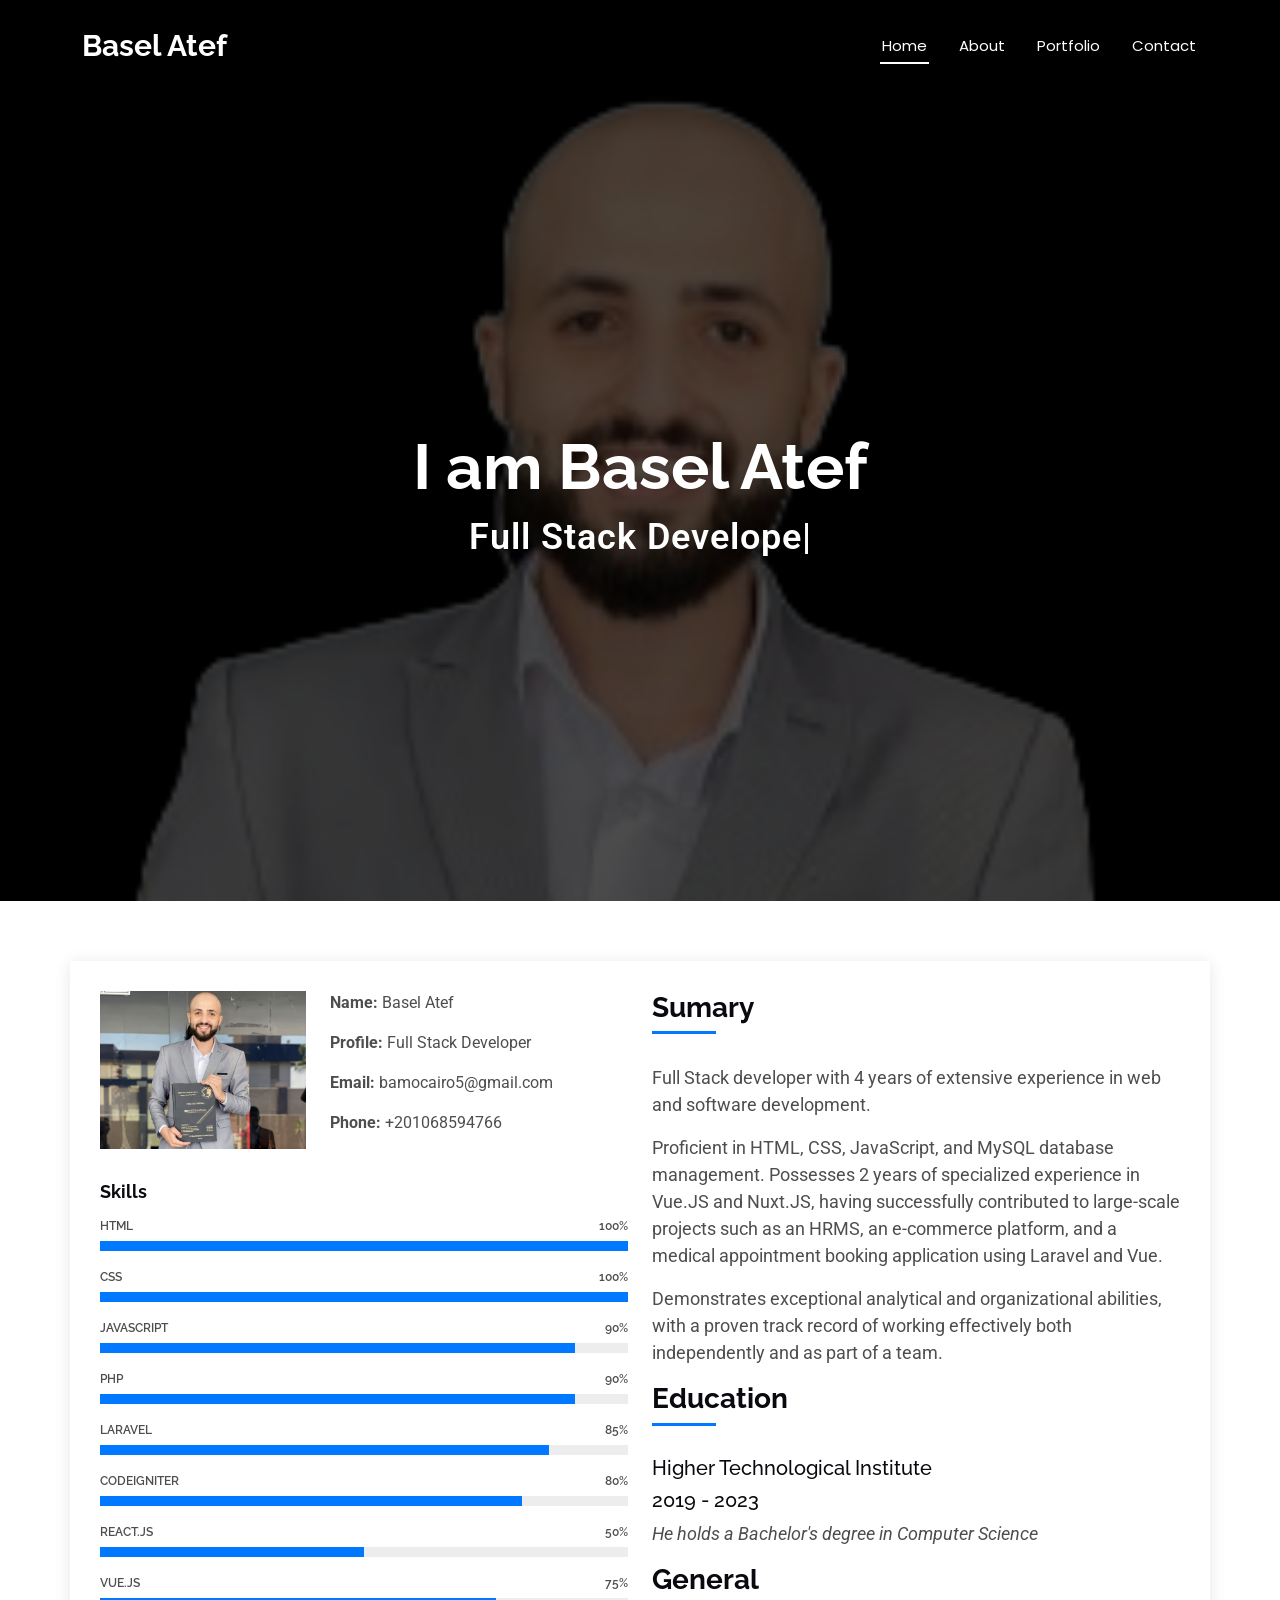
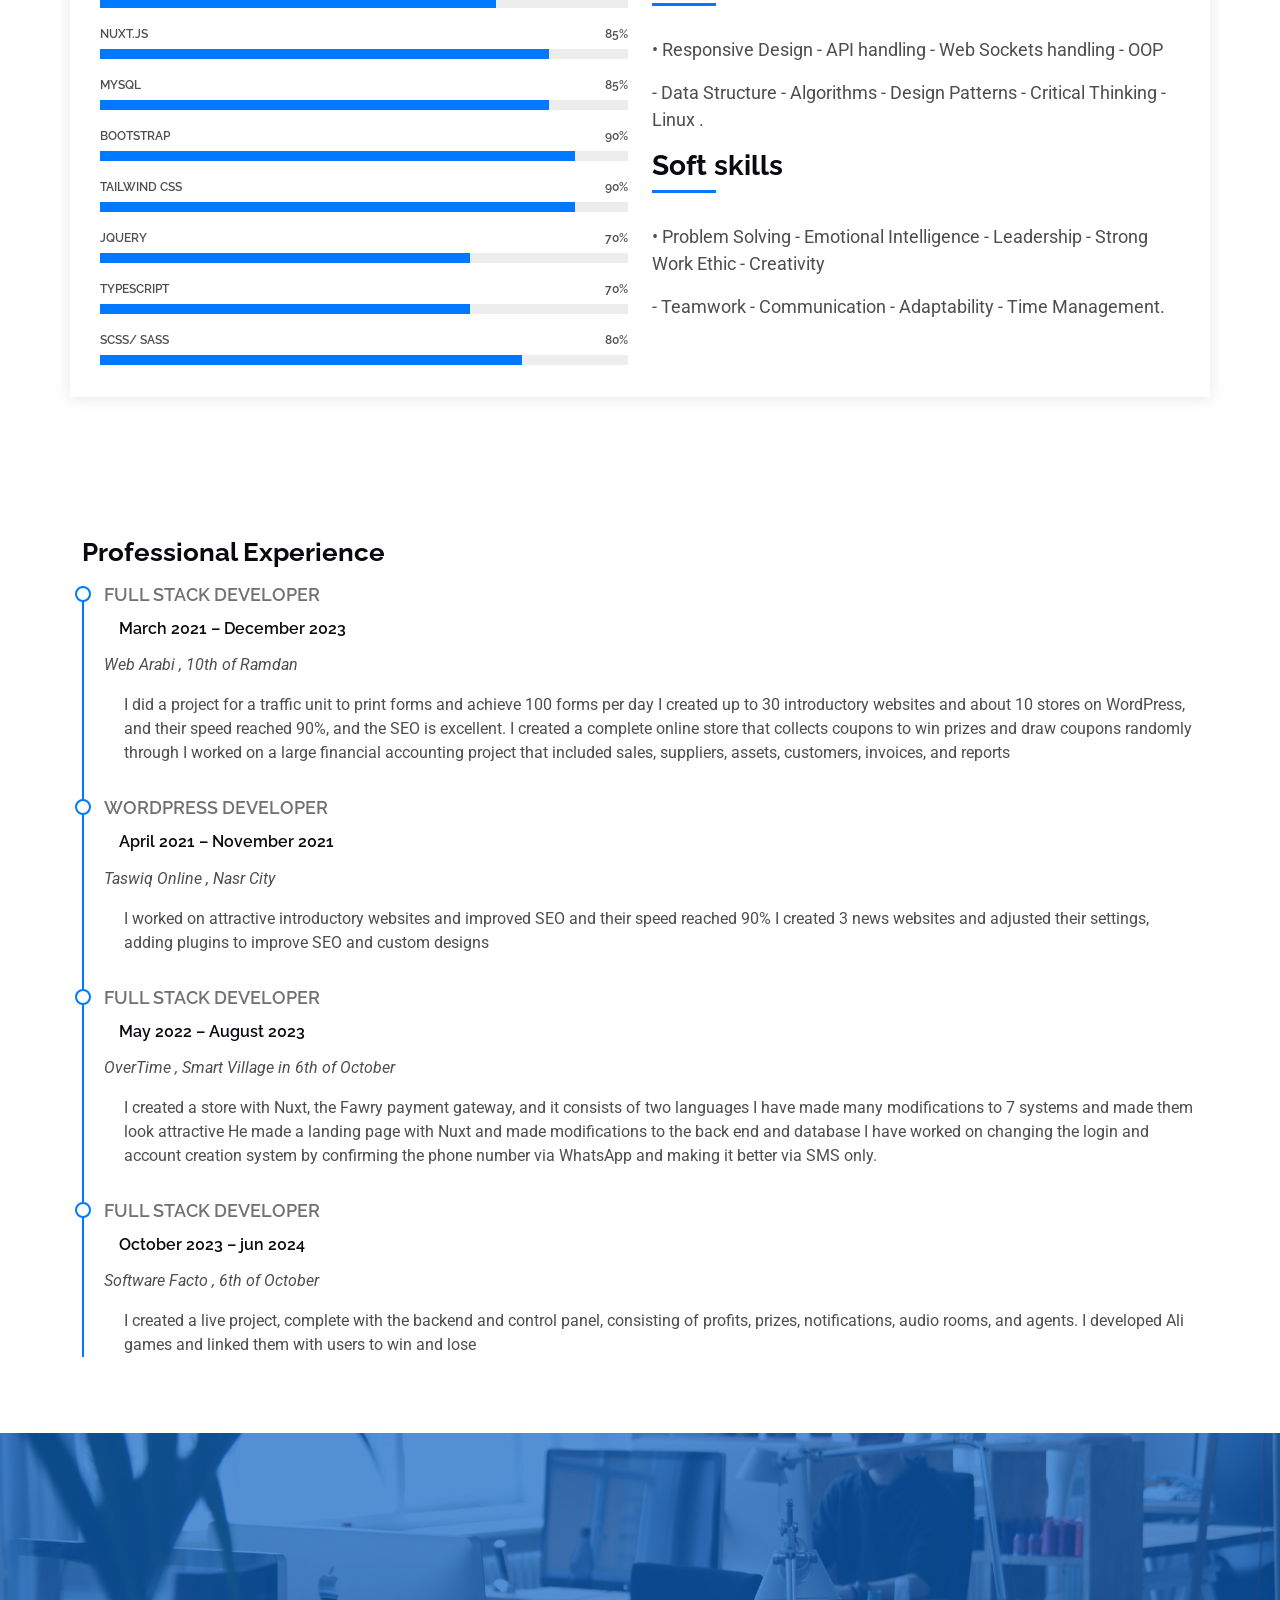
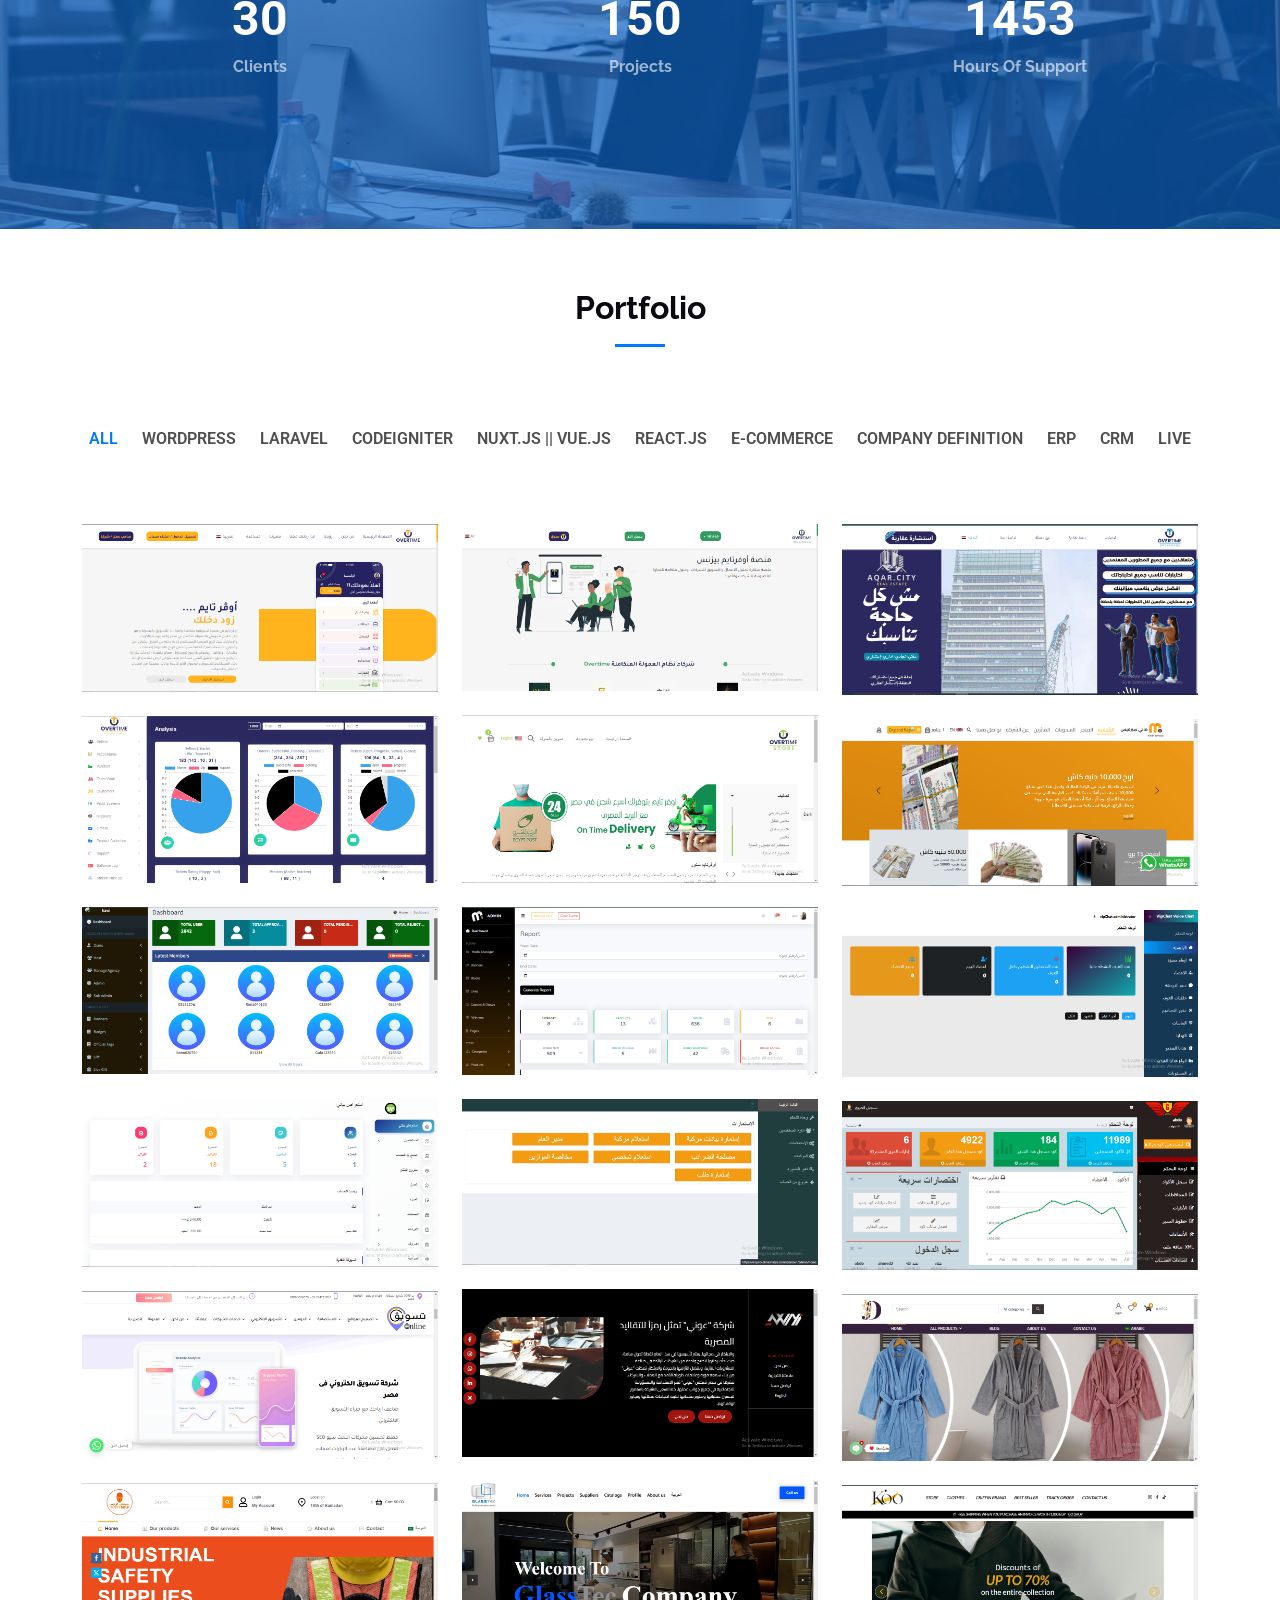
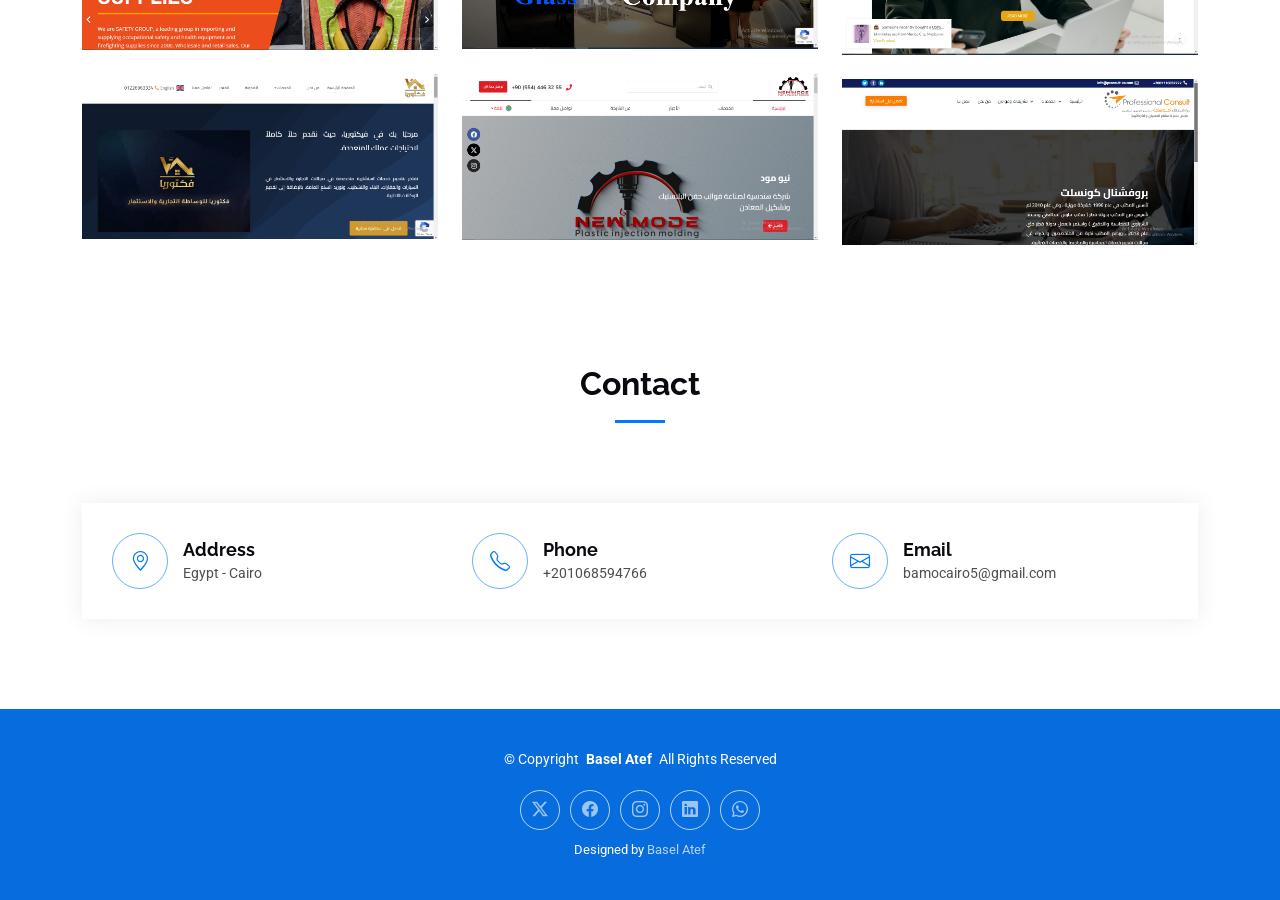
==== commit 42241280: "basel" ====
--- a/index.html
+++ b/index.html
@@ -652,7 +652,7 @@
         <a href="https://wa.me/+201068594766" target="_blank"><i class="bi bi-whatsapp"></i></a>
       </div>
       <div class="credits">
-        Designed by <a href="http://www.basel.atef.damas-arch.com/">Basel Atef</a>
+        Designed by <a href="https://basel-atef.netlify.app/">Basel Atef</a>
       </div>
     </div>
 
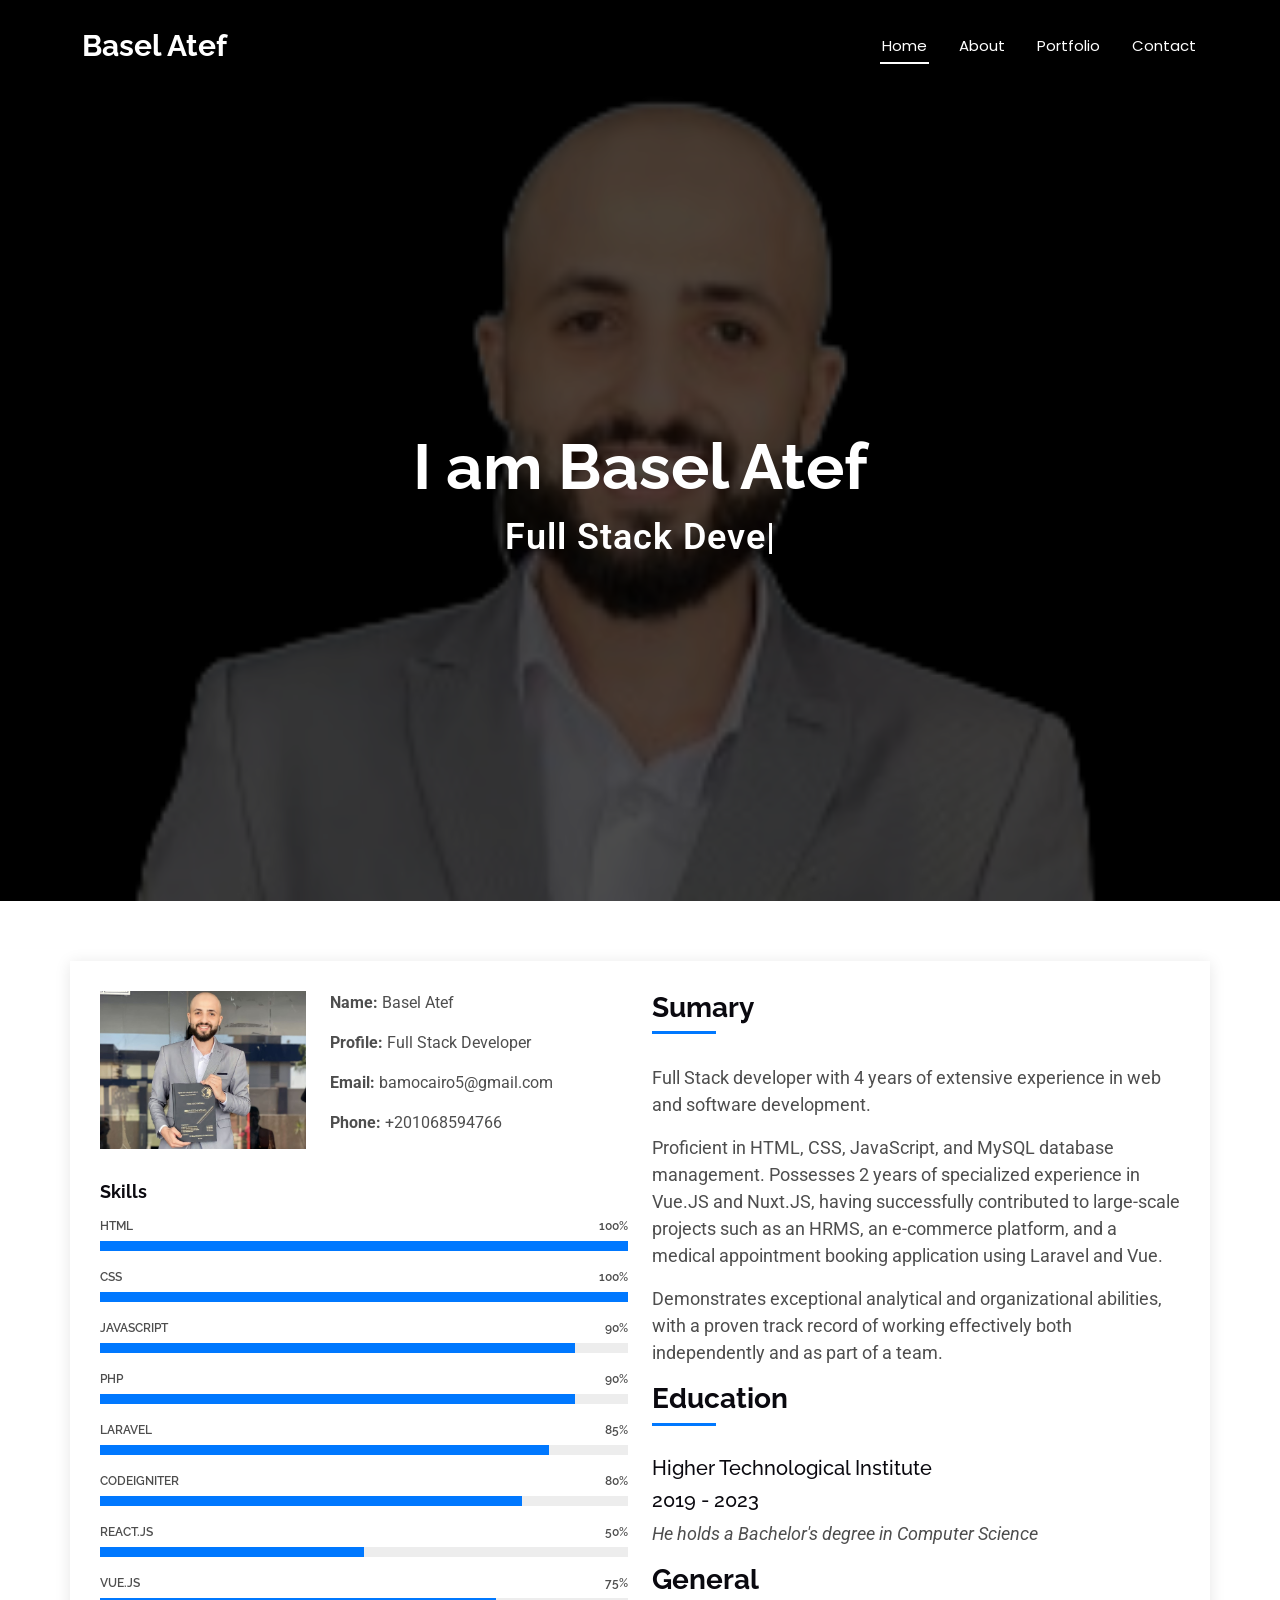
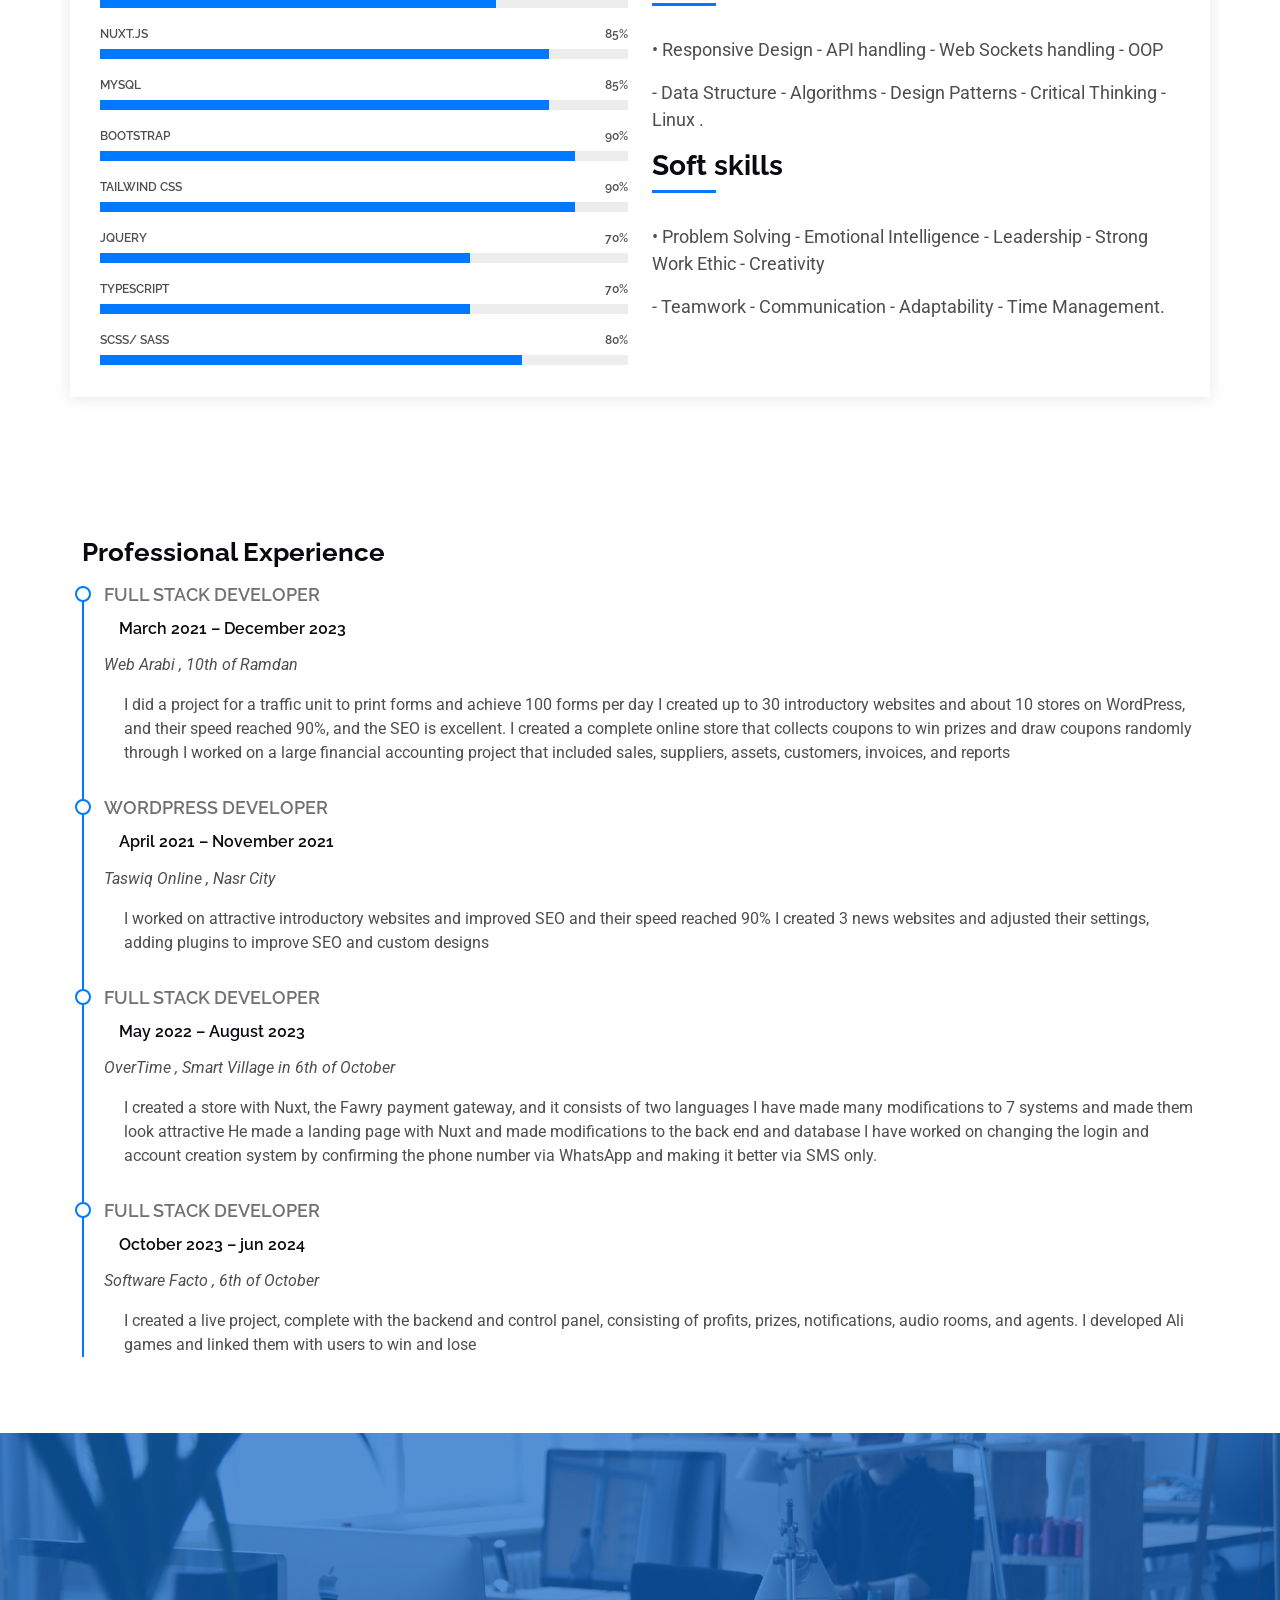
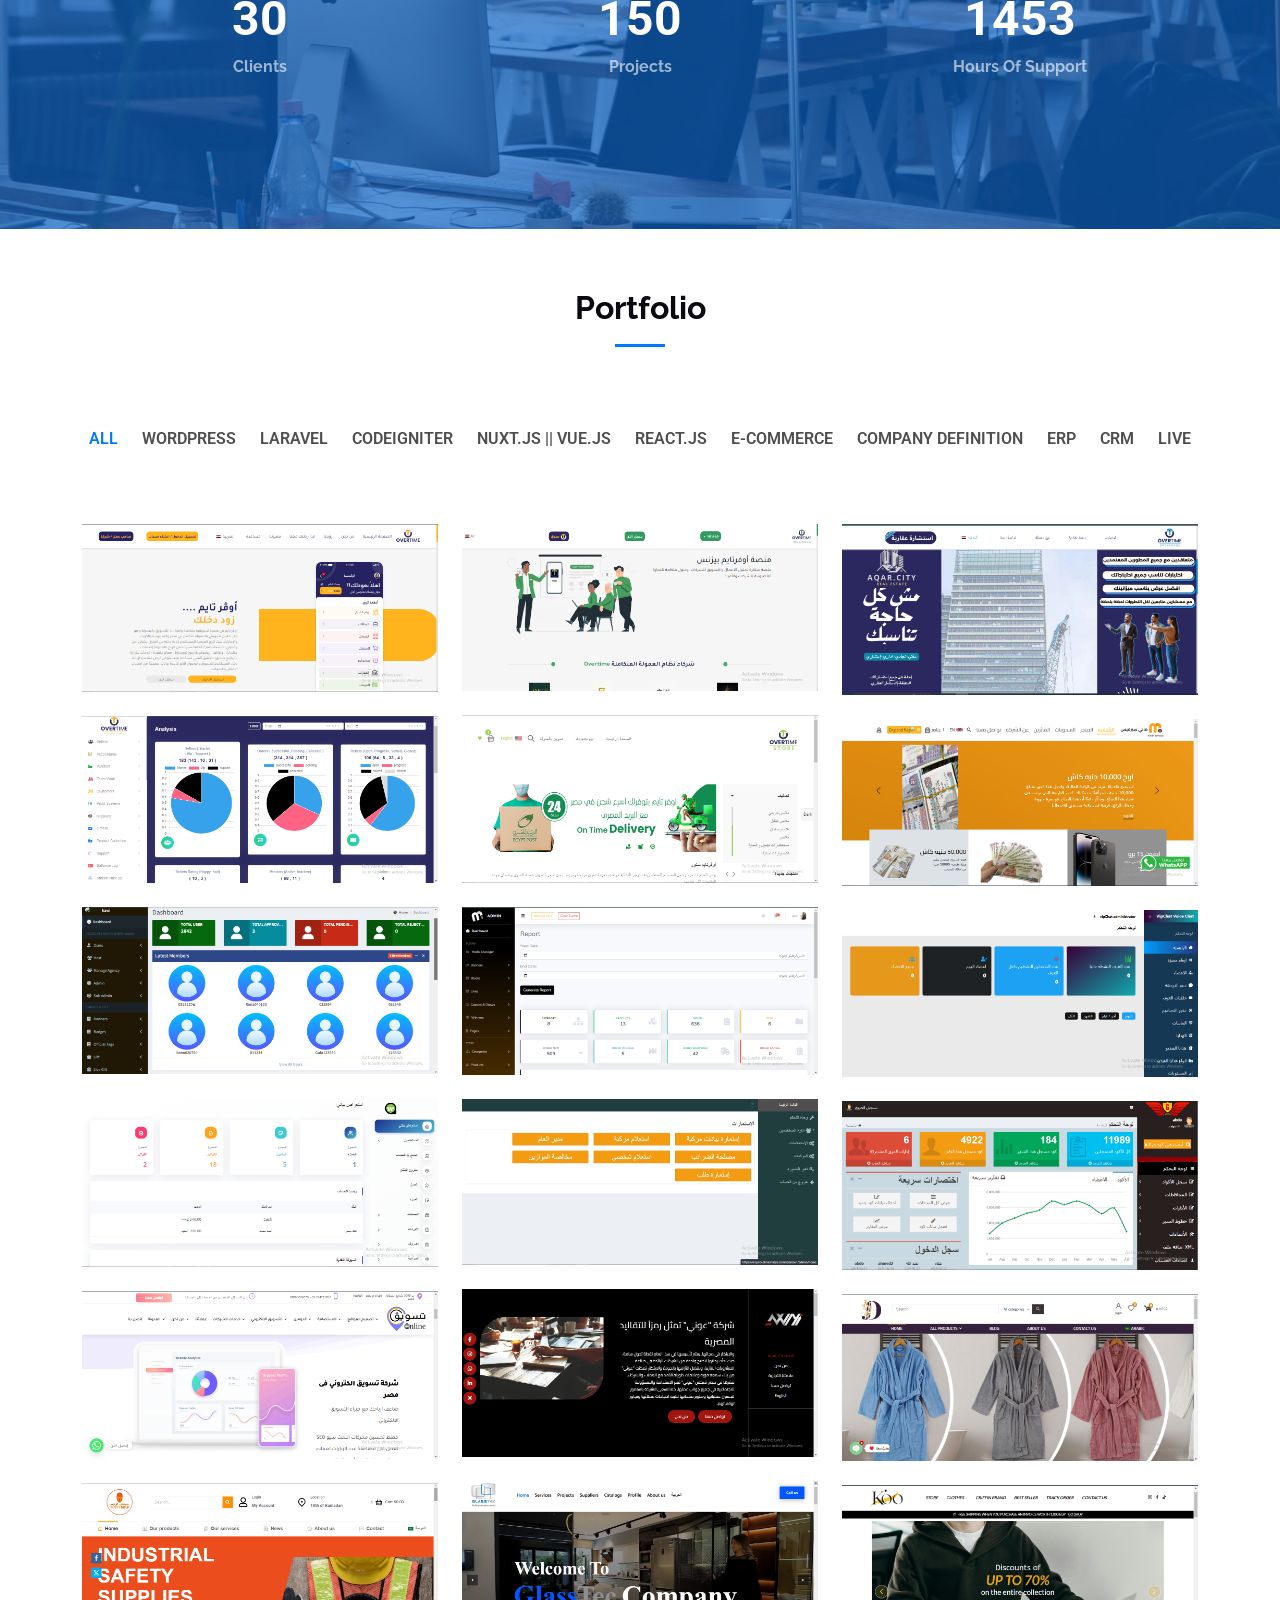
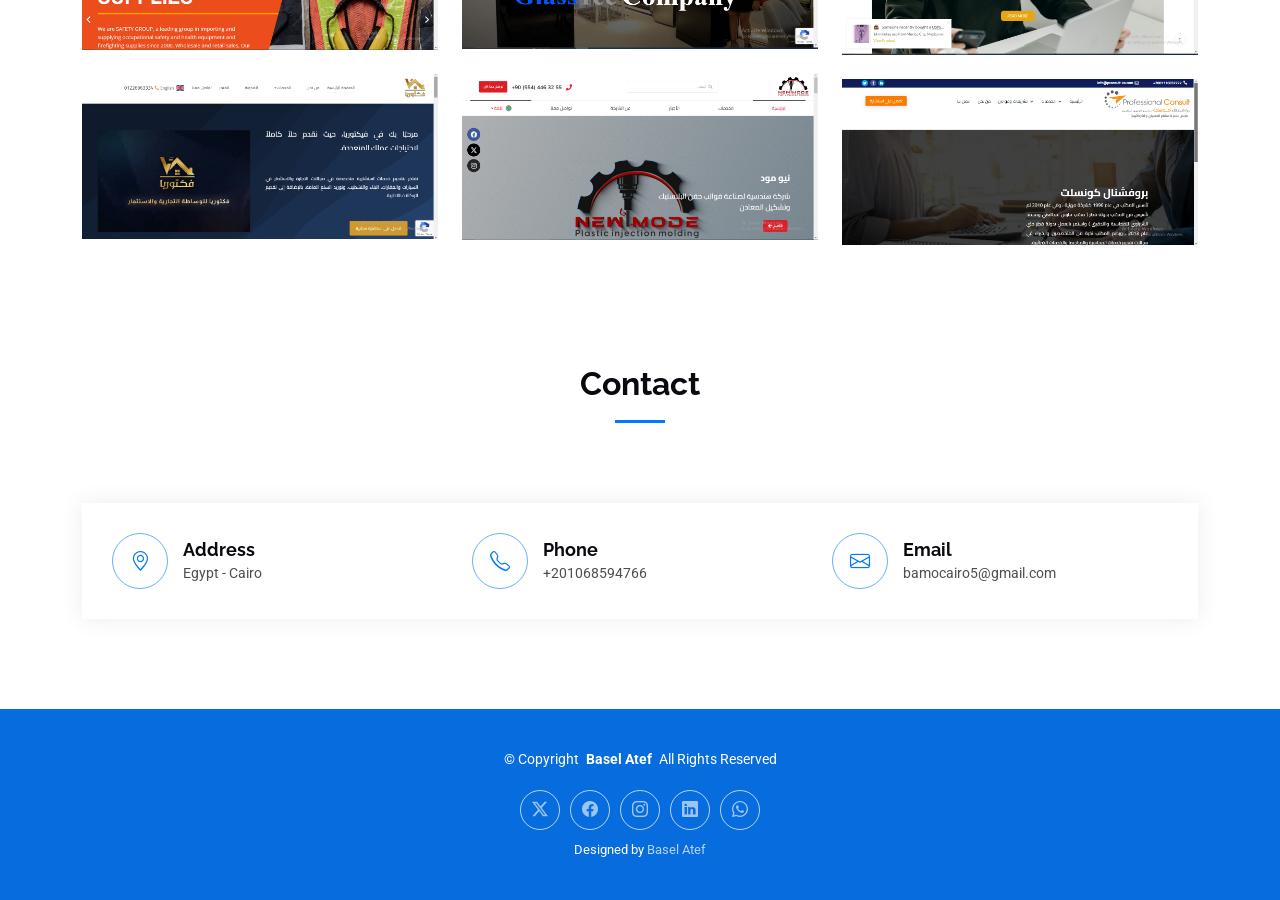
==== commit 847b3c0f: "final" ====
--- a/index.html
+++ b/index.html
@@ -374,7 +374,11 @@
               <img src="projects/overtime.png" class="img-fluid" alt="">
               <div class="portfolio-info">
                 <h4>OverTime Marketing</h4>
-                <p>Integrated WhatsApp confirmation for account creation, developed user login page, and enabled product management, basket, and invoice editing.</p>
+                <ul>
+                  <li>Integrated WhatsApp confirmation for account creation using Twilio API and Laravel</li>
+                  <li>Developed user login page with Nuxt.js and Firebase Authentication</li>
+                  <li>Enabled product management, basket, and invoice editing with Nuxt.js and Laravel</li>
+                </ul>
                 <a href="projects/overtime.png" title="OverTime Marketing" data-gallery="portfolio-gallery-app" class="glightbox preview-link"><i class="bi bi-zoom-in"></i></a>
                 <a href="https://overtime.marketing/" target="_blank" title="More Details" class="details-link"><i class="bi bi-link-45deg"></i></a>
               </div>
@@ -384,7 +388,11 @@
               <img src="projects/overtime-busniuss.png" class="img-fluid" alt="">
               <div class="portfolio-info">
                 <h4>OverTime Bussniuss</h4>
-                <p>Integrated WhatsApp confirmation for account creation, developed user login page, and enabled product management, basket, and invoice editing.</p>
+                <ul>
+                  <li>Integrated WhatsApp confirmation for account creation using Twilio API and Laravel</li>
+                  <li>Developed user login page with Nuxt.js and Firebase Authentication</li>
+                  <li>Enabled product management, basket, and invoice editing with Nuxt.js and Laravel</li>
+                </ul>                
                 <a href="projects/overtime-busniuss.png" title="OverTime Bussniuss" data-gallery="portfolio-gallery-product" class="glightbox preview-link"><i class="bi bi-zoom-in"></i></a>
                 <a href="https://business.overtime.marketing/" target="_blank" title="More Details" class="details-link"><i class="bi bi-link-45deg"></i></a>
               </div>
@@ -394,7 +402,11 @@
               <img src="projects/brokeradge-overtime.png" class="img-fluid" alt="">
               <div class="portfolio-info">
                 <h4>OverTime Brokerage</h4>
-                <p>I created a home page, modified the invoice, and the problems became clear from displaying real estate and commercial units</p>
+                <ul>
+                  <li>Created a home page using Nuxt.js</li>
+                  <li>Modified the invoice with Laravel</li>
+                  <li>Clarified issues related to displaying real estate and commercial units using Nuxt.js and Laravel</li>
+                </ul>                
                 <a href="projects/brokeradge-overtime.png" title="OverTime Brokerage" data-gallery="portfolio-gallery-branding" class="glightbox preview-link"><i class="bi bi-zoom-in"></i></a>
                 <a href="https://rs.overtime.com.eg/" target="_blank" title="More Details" class="details-link"><i class="bi bi-link-45deg"></i></a>
               </div>
@@ -404,7 +416,10 @@
               <img src="projects/store-overtime.png" class="img-fluid" alt="">
               <div class="portfolio-info">
                 <h4>OverTime Store</h4>
-                <p>I created the entire store and installed an immediate payment gateway that supports both Arabic and English</p>
+                <ul>
+                  <li>Created the entire store using Laravel and Nuxt.js</li>
+                  <li>Installed an immediate payment gateway (Fawry) that supports both Arabic and English</li>
+                </ul>                
                 <a href="projects/store-overtime.png" title="OverTime Store" data-gallery="portfolio-gallery-book" class="glightbox preview-link"><i class="bi bi-zoom-in"></i></a>
                 <a href="https://store.overtime.marketing/"  target="_blank" title="More Details" class="details-link"><i class="bi bi-link-45deg"></i></a>
               </div>
@@ -414,7 +429,11 @@
               <img src="projects/dashboard-overtime.png" class="img-fluid" alt="">
               <div class="portfolio-info">
                 <h4>Dashboard OverTime</h4>
-                <p>I corrected problems in the control panel and added an excel file output from the orders table, and I made the order instead of one product, I made it more than one product.</p>
+                <ul>
+                  <li>Corrected problems in the control panel using Laravel</li>
+                  <li>Added an Excel file output from the orders table with Laravel</li>
+                  <li>Enabled orders to include multiple products using Laravel and Nuxt.js</li>
+                </ul>                
                 <a href="projects/dashboard-overtime.png" title="Dashboard OverTime" data-gallery="portfolio-gallery-book" class="glightbox preview-link"><i class="bi bi-zoom-in"></i></a>
                 <a href="https://admin.overtime.marketing/" target="_blank"  title="More Details" class="details-link"><i class="bi bi-link-45deg"></i></a>
               </div>
@@ -424,7 +443,11 @@
               <img src="projects/money-services.png" class="img-fluid" alt="">
               <div class="portfolio-info">
                 <h4>Money Services</h4>
-                <p>Created a store, automated control panel processes for drawings and prizes, and installed a bilingual PayMob payment gateway.</p>
+                <ul>
+                  <li>Created a store using Laravel and React.js</li>
+                  <li>Automated control panel processes for drawings and prizes with Laravel</li>
+                  <li>Installed a bilingual PayMob payment gateway supporting both Arabic and English</li>
+                </ul>                
                 <a href="projects/money-services.png" title="Money Services" data-gallery="portfolio-gallery-app" class="glightbox preview-link"><i class="bi bi-zoom-in"></i></a>
                 <a href="https://moneyservices.store/ar/login" target="_blank" title="More Details" class="details-link"><i class="bi bi-link-45deg"></i></a>
               </div>
@@ -434,7 +457,11 @@
               <img src="projects/dashboard-moneyservices.png" class="img-fluid" alt="">
               <div class="portfolio-info">
                 <h4>Dashboard Money Services</h4>
-                <p>I created a complete control panel for the store, raffles and prizes, and modified the page interface to receive orders and linked to the PayMob payment gateway to know whether the customer has made the purchase or not.</p>
+                <ul>
+                  <li>Created a complete control panel for the store, raffles, and prizes using Laravel</li>
+                  <li>Modified the page interface to receive orders with Laravel</li>
+                  <li>Linked to the PayMob payment gateway to verify customer purchases with Laravel</li>
+                </ul>                
                 <a href="projects/dashboard-moneyservices.png" title="Dashboard Money Services" data-gallery="portfolio-gallery-app" class="glightbox preview-link"><i class="bi bi-zoom-in"></i></a>
                 <a href="https://front.moneyservices.store/login" target="_blank" title="More Details" class="details-link"><i class="bi bi-link-45deg"></i></a>
               </div>
@@ -444,7 +471,10 @@
               <img src="projects/Kawi-dashboard.png" class="img-fluid" alt="">
               <div class="portfolio-info">
                 <h4>Kawi</h4>
-                <p>I created a control panel for live and audio rooms with prizes, gifts, and elite subscriptions, and I developed games related to the application.</p>
+                <ul>
+                  <li>Created a control panel for live and audio rooms with prizes, gifts, and elite subscriptions using Codeigniter</li>
+                  <li>Developed games related to the application with Codeigniter and JavaScript</li>
+                </ul>                
                 <a href="projects/Kawi-dashboard.png" title="Kawi" data-gallery="portfolio-gallery-product" class="glightbox preview-link"><i class="bi bi-zoom-in"></i></a>
                 <a href="https://kawi.live/" title="More Details" target="_blank" class="details-link"><i class="bi bi-link-45deg"></i></a>
               </div>
@@ -454,7 +484,10 @@
               <img src="projects/vip-chat.png" class="img-fluid" alt="">
               <div class="portfolio-info">
                 <h4>Vip Chat</h4>
-                <p>I created a special control panel for the audio rooms with prizes, gifts, and elite subscriptions, and I developed games related to the application</p>
+                <ul>
+                  <li>Created a special control panel for the audio rooms with prizes, gifts, and elite subscriptions using Laravel</li>
+                  <li>Developed games related to the application with React.Js</li>
+                </ul>                
                 <a href="projects/vip-chat.png" title="Vip Chat" data-gallery="portfolio-gallery-branding" class="glightbox preview-link"><i class="bi bi-zoom-in"></i></a>
                 <a href="https://admin.vip-chat.online/" target="_blank" title="More Details" class="details-link"><i class="bi bi-link-45deg"></i></a>
               </div>
@@ -464,7 +497,9 @@
               <img src="projects/acounting.png" class="img-fluid" alt="">
               <div class="portfolio-info">
                 <h4>Financial Accounting</h4>
-                <p>I created an accounting project for products, imports, and workers and issued invoices</p>
+                <ul>
+                  <li>Developed an accounting project with Laravel for managing products, imports, workers, and generating invoices.</li>
+                </ul>                
                 <a href="projects/acounting.png" title="Financial Accounting" data-gallery="portfolio-gallery-book" class="glightbox preview-link"><i class="bi bi-zoom-in"></i></a>
                 <a href="https://account-demo.dark4stores.com/WebBusniuss/login" target="_blank"  title="More Details" class="details-link"><i class="bi bi-link-45deg"></i></a>
               </div>
@@ -474,7 +509,9 @@
               <img src="projects/inquiry.png" class="img-fluid" alt="">
               <div class="portfolio-info">
                 <h4>Forms for inquiries from the Traffic Unit</h4>
-                <p>I made a project to print queries for traffic units, enter data, and easily search for vehicle data</p>
+                <ul>
+                  <li>Developed a project using Laravel to manage printing queries for traffic units, data entry, and vehicle data search functionality.</li>
+                </ul>
                 <a href="projects/inquiry.png" title="Forms for inquiries from the Traffic Unit" data-gallery="portfolio-gallery-app" class="glightbox preview-link"><i class="bi bi-zoom-in"></i></a>
                 <a href="https://inquiry.elmasriasys.com/sysnew1/login" target="_blank" title="More Details" class="details-link"><i class="bi bi-link-45deg"></i></a>
               </div>
@@ -484,7 +521,9 @@
               <img src="projects/Algeneral.png" class="img-fluid" alt="">
               <div class="portfolio-info">
                 <h4>Managing the vehicle traffic unit</h4>
-                <p>A traffic vehicle management project to put each vehicle with a number through a barcode and make it easy to search for the vehicle. The data was filtered because it contains more than 100,000 vehicles.</p>
+                <ul>
+                  <li>Developed a traffic vehicle management project using CodeIgniter to assign a barcode to each vehicle, facilitating easy search and filtering of data for over 100,000 vehicles.</li>
+                </ul>
                 <a href="projects/Algeneral.png" title="Managing the vehicle traffic unit" data-gallery="portfolio-gallery-product" class="glightbox preview-link"><i class="bi bi-zoom-in"></i></a>
                 <a href="https://algeneraleg.com/" title="More Details" target="_blank" class="details-link"><i class="bi bi-link-45deg"></i></a>
               </div>
@@ -494,7 +533,9 @@
               <img src="projects/Awni.png" class="img-fluid" alt="">
               <div class="portfolio-info">
                 <h4>Awni Group</h4>
-                <p>I created a website to introduce the company to what it does, and I made the color dark to suit the logo, 90% fast, and suitable for SEO.</p>
+                <ul>
+                  <li>I created a WordPress website to introduce the company and its services. The design features dark colors to match the logo, achieves a speed score of 90%, and is optimized for SEO.</li>
+                </ul>                
                 <a href="projects/Awni.png" title="Awni Group" data-gallery="portfolio-gallery-branding" class="glightbox preview-link"><i class="bi bi-zoom-in"></i></a>
                 <a href="https://awni-group.com/" title="More Details" target="_blank" class="details-link"><i class="bi bi-link-45deg"></i></a>
               </div>
@@ -504,7 +545,9 @@
               <img src="projects/tawiq-online.png" class="img-fluid" alt="">
               <div class="portfolio-info">
                 <h4>Taswiq Online</h4>
-                <p>I created a website to introduce the company to what it does. The design is attractive and modern, the speed is 90%, and it is suitable for SEO.</p>
+                <ul>
+                  <li>I developed a WordPress website to showcase the company's services with an attractive and modern design. The site achieves a speed score of 90% and is optimized for SEO.</li>
+                </ul>                
                 <a href="projects/tawiq-online.png" title="Taswiq Online" data-gallery="portfolio-gallery-book" class="glightbox preview-link"><i class="bi bi-zoom-in"></i></a>
                 <a href="https://taswiqonline.com/" title="More Details" target="_blank" class="details-link"><i class="bi bi-link-45deg"></i></a>
               </div>
@@ -514,7 +557,9 @@
               <img src="projects/jacrdena.png" class="img-fluid" alt="">
               <div class="portfolio-info">
                 <h4>Jacquardina</h4>
-                <p>I created an online store for Jacquardina Company and introduced the company</p>
+                <ul>
+                  <li>I created an online store for Jacquardina Company using WooCommerce and introduced the company.</li>
+                </ul>                
                 <a href="projects/jacrdena.png" title="Jacquardina" data-gallery="portfolio-gallery-book" class="glightbox preview-link"><i class="bi bi-zoom-in"></i></a>
                 <a href="https://jacquardina.com/" target="_blank" title="More Details" class="details-link"><i class="bi bi-link-45deg"></i></a>
               </div>
@@ -524,7 +569,9 @@
               <img src="projects/glass-tec.png" class="img-fluid" alt="">
               <div class="portfolio-info">
                 <h4>Glass Tec</h4>
-                <p>I created a website for a glass company and I am happy to work with it and make the site fit the needs of SEO and design that suits the logo.</p>
+                <ul>
+                  <li>I created a WordPress website for a glass company, ensuring it meets SEO requirements and features a design that complements the company's logo.</li>
+                </ul>                
                 <a href="projects/glass-tec.png" title="Glass Tec" data-gallery="portfolio-gallery-book" class="glightbox preview-link"><i class="bi bi-zoom-in"></i></a>
                 <a href="https://glassteceg.com/" target="_blank" title="More Details" class="details-link"><i class="bi bi-link-45deg"></i></a>
               </div>
@@ -534,7 +581,9 @@
               <img src="projects/saftey-group.png" class="img-fluid" alt="">
               <div class="portfolio-info">
                 <h4>Saftey Group</h4>
-                <p>I created an introductory website for a company that protects factories and companies from the danger of fires and prevention, with an attractive design that takes into account SEO and the site speed is 90%.</p>
+                <ul>
+                  <li>I created a WordPress website using WooCommerce for a company specializing in fire protection and prevention for factories and businesses. The website features an attractive design optimized for SEO, achieving a speed score of 90%.</li>
+                </ul>                
                 <a href="projects/saftey-group.png" title="Saftey Group" data-gallery="portfolio-gallery-book" class="glightbox preview-link"><i class="bi bi-zoom-in"></i></a>
                 <a href="https://safetygroup-egypt.com/" target="_blank" title="More Details" class="details-link"><i class="bi bi-link-45deg"></i></a>
               </div>
@@ -544,7 +593,9 @@
               <img src="projects/koo-store.png" class="img-fluid" alt="">
               <div class="portfolio-info">
                 <h4>Koo Store</h4>
-                <p>I created an online store to be convenient for users to easily handle and store clothes</p>
+                <ul>
+                  <li>I created a WordPress online store designed for easy handling and storage of clothes, ensuring convenience for users.</li>
+                </ul>                
                 <a href="projects/koo-store.png" title="Koo Store" data-gallery="portfolio-gallery-book" class="glightbox preview-link"><i class="bi bi-zoom-in"></i></a>
                 <a href="https://koo-store.com/" target="_blank" title="More Details" class="details-link"><i class="bi bi-link-45deg"></i></a>
               </div>
@@ -554,7 +605,9 @@
               <img src="projects/new-mode.png" class="img-fluid" alt="">
               <div class="portfolio-info">
                 <h4>New Mode</h4>
-                <p>I created a website to introduce the company about itself and the molds it makes</p>
+                <ul>
+                  <li>I created a WordPress website to introduce the company and showcase the molds it produces.</li>
+                </ul>
                 <a href="projects/new-mode.png" title="New Mode" data-gallery="portfolio-gallery-book" class="glightbox preview-link"><i class="bi bi-zoom-in"></i></a>
                 <a href="https://new-mode.net/" target="_blank" title="More Details" class="details-link"><i class="bi bi-link-45deg"></i></a>
               </div>
@@ -564,7 +617,9 @@
               <img src="projects/vectoria.png" class="img-fluid" alt="">
               <div class="portfolio-info">
                 <h4>El Victoria</h4>
-                <p>I created a website to introduce the company about itself and request it through a form, and the design suits its services</p>
+                <ul>
+                  <li>I created a WordPress website to introduce the company, featuring a form for inquiries, and designed to reflect its services.</li>
+                </ul>                
                 <a href="projects/vectoria.png" title="El Victoria" data-gallery="portfolio-gallery-book" class="glightbox preview-link"><i class="bi bi-zoom-in"></i></a>
                 <a href="https://el-victoria.com/" target="_blank" title="More Details" class="details-link"><i class="bi bi-link-45deg"></i></a>
               </div>
@@ -574,7 +629,9 @@
               <img src="projects/professional-consult.png" class="img-fluid" alt="">
               <div class="portfolio-info">
                 <h4>Professional Consult</h4>
-                <p>Creating an introductory website for a chartered accounting firm and consultants, and I made the design suitable for their work, taking into account SEO and site speed, 90%.</p>
+                <ul>
+                  <li>Creating an introductory website for a chartered accounting firm and consultants, with a design tailored to their field of work, optimized for SEO, and achieving a site speed of 90%.</li>
+                </ul>                
                 <a href="projects/professional-consult.png" title="Professional Consult" data-gallery="portfolio-gallery-book" class="glightbox preview-link"><i class="bi bi-zoom-in"></i></a>
                 <a href="https://pconsult-co.com/" target="_blank" title="More Details" class="details-link"><i class="bi bi-link-45deg"></i></a>
               </div>
--- a/assets/css/main.css
+++ b/assets/css/main.css
@@ -968,7 +968,7 @@
   position: absolute;
   right: 50px;
   font-size: 24px;
-  top: calc(50% - 14px);
+  top: calc(0% - 0px);
   color: color-mix(in srgb, var(--default-color), transparent 30%);
   transition: 0.3s;
   line-height: 0;
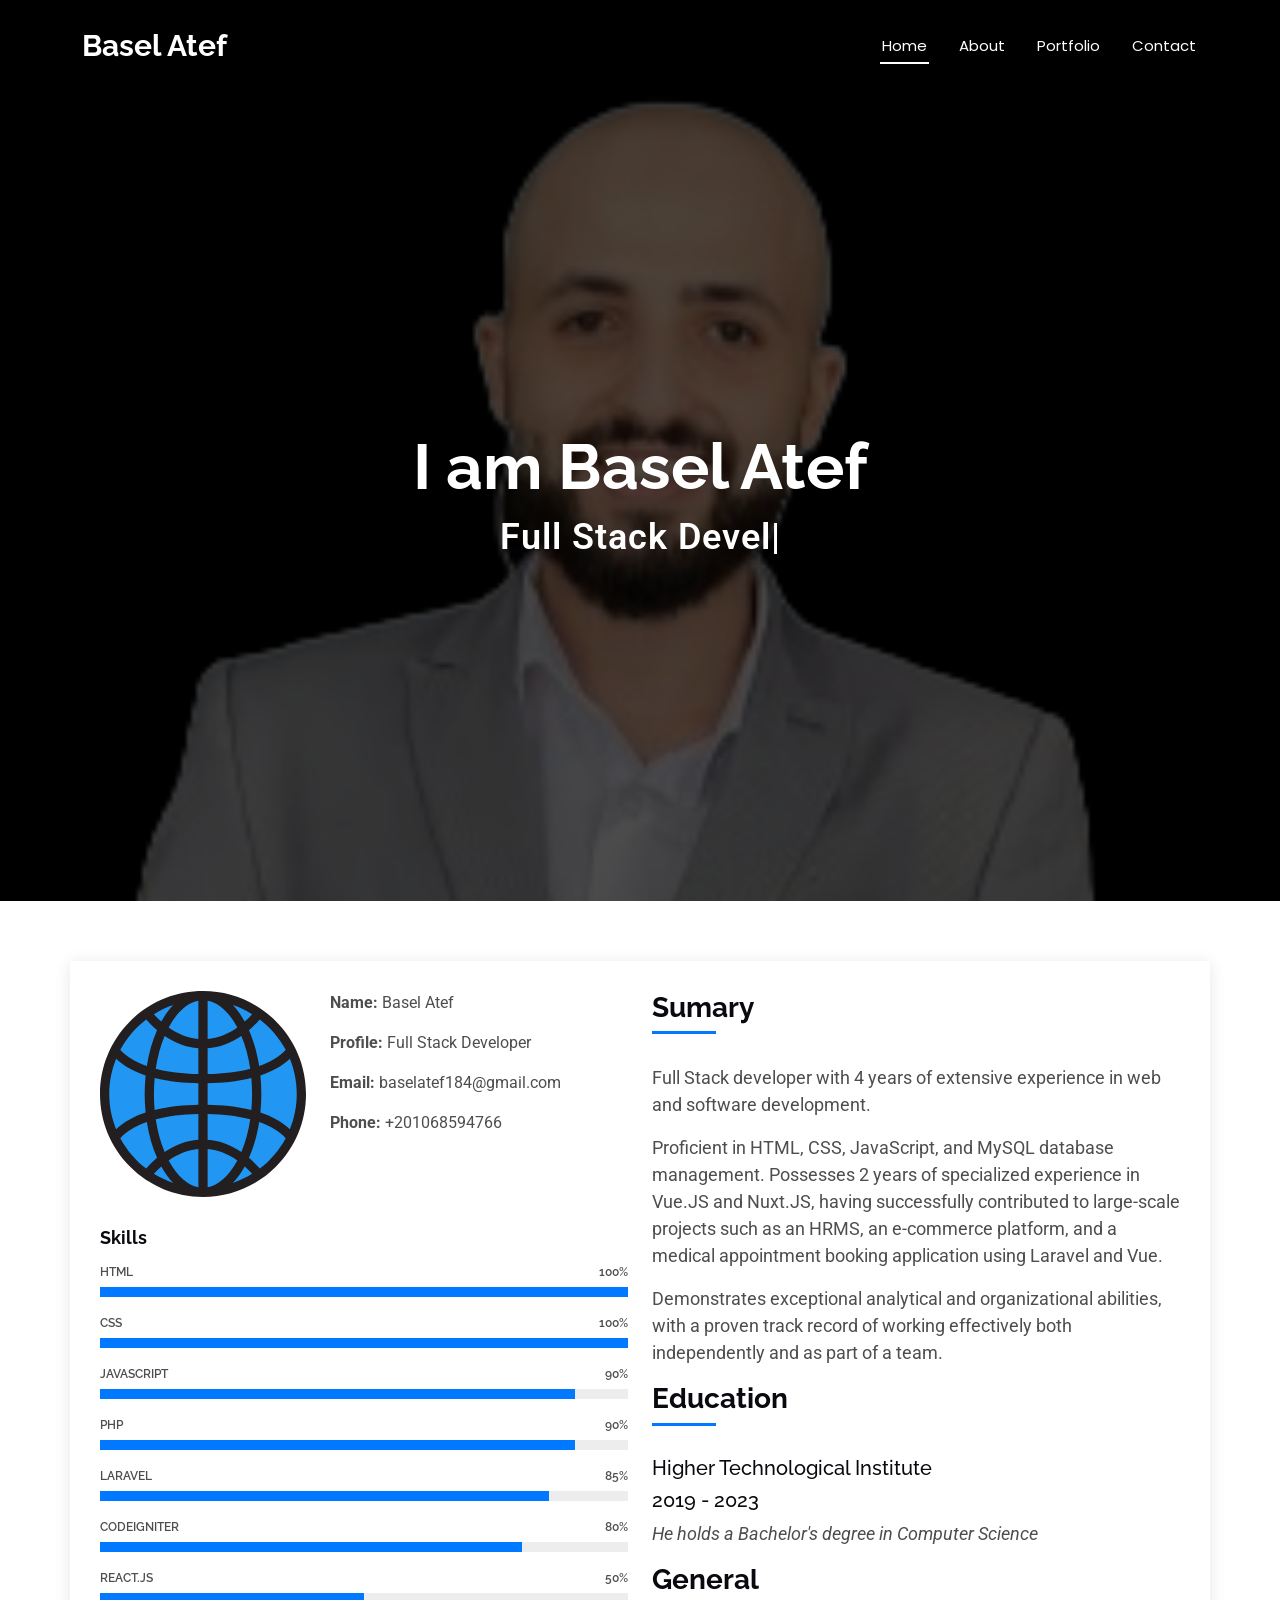
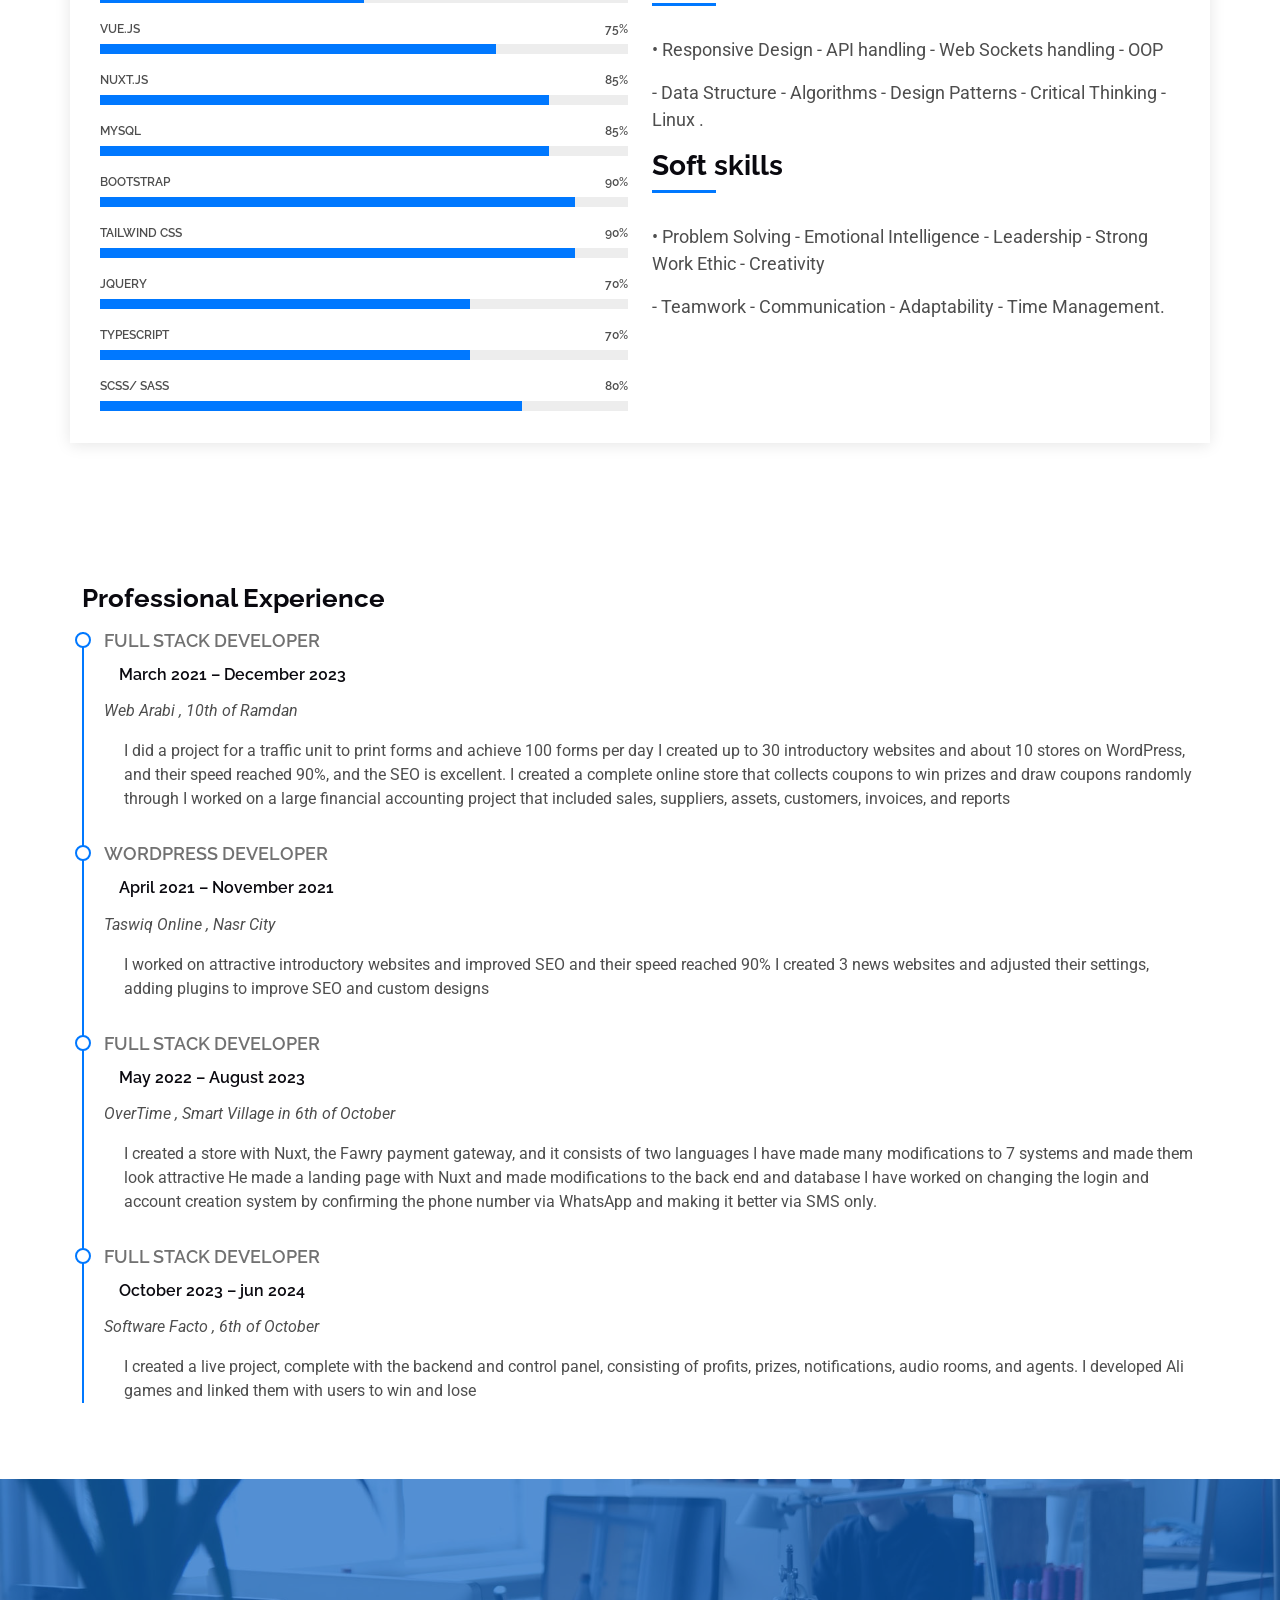
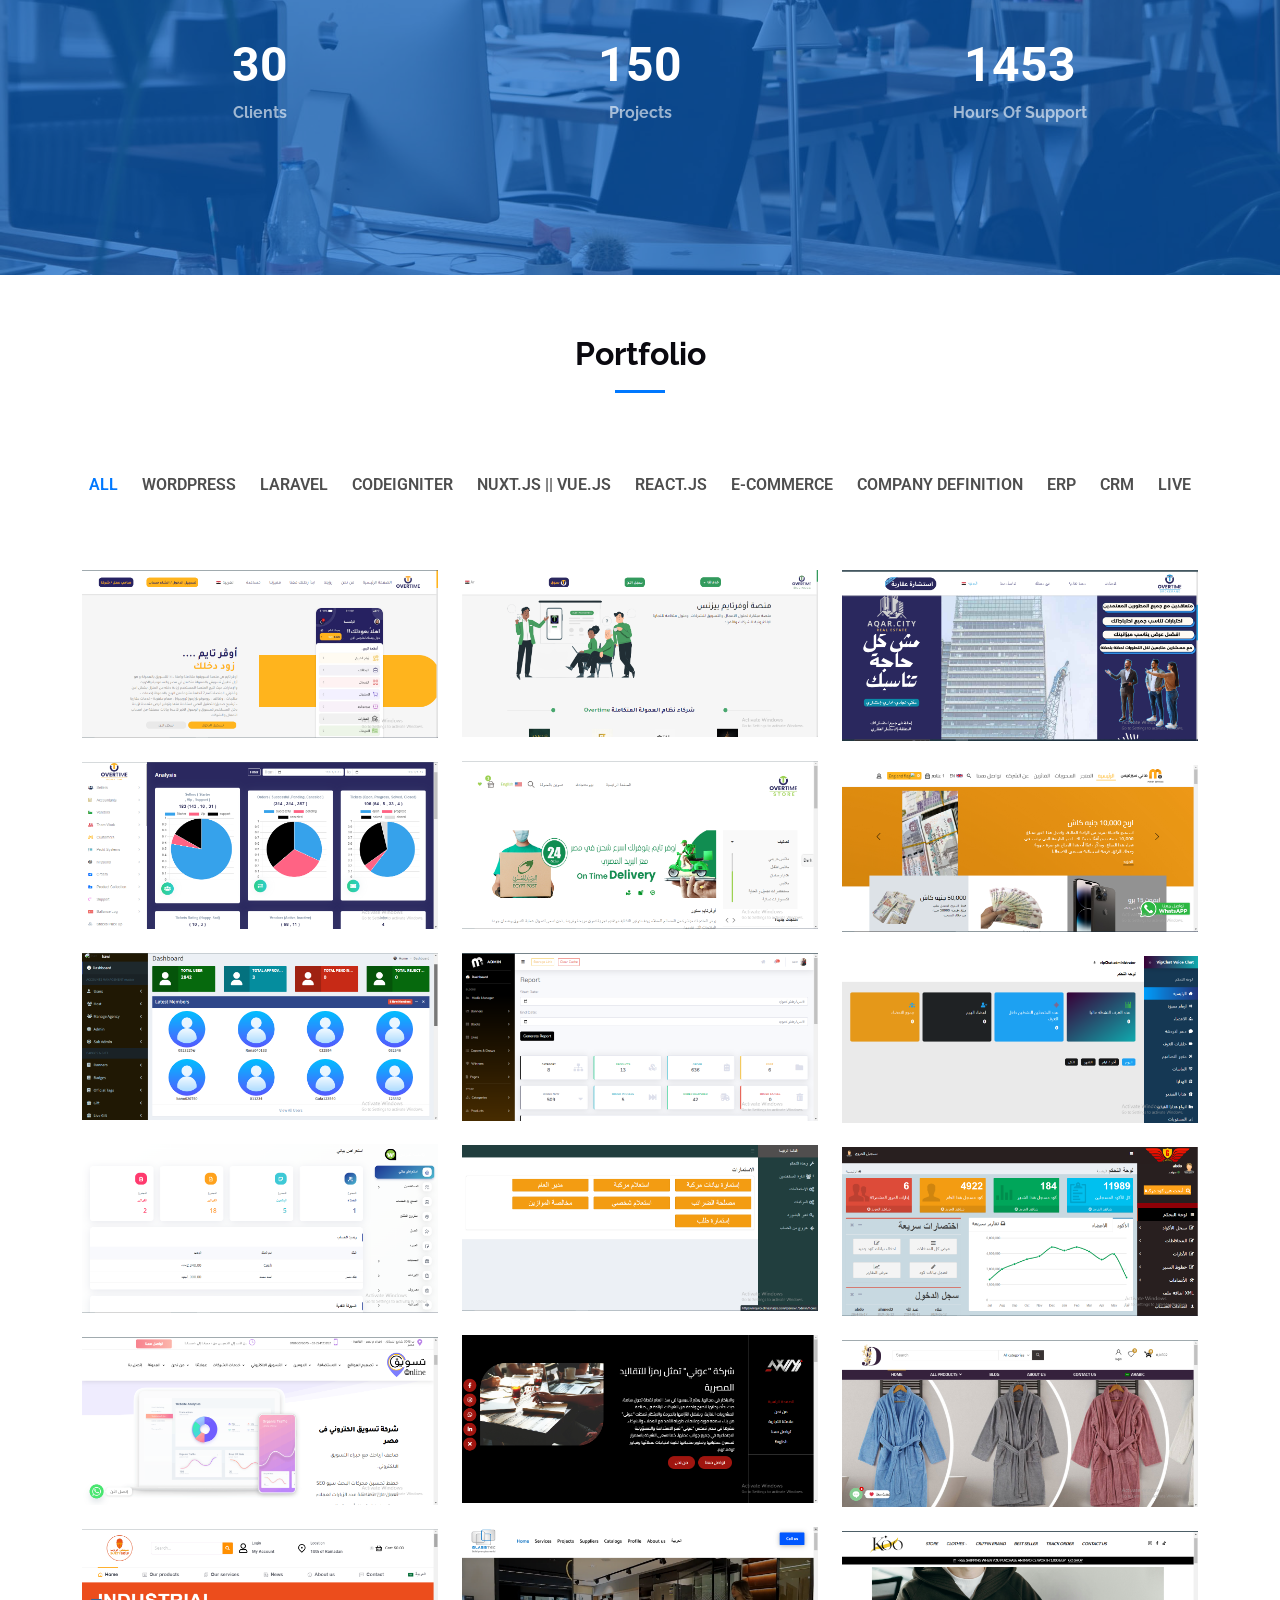
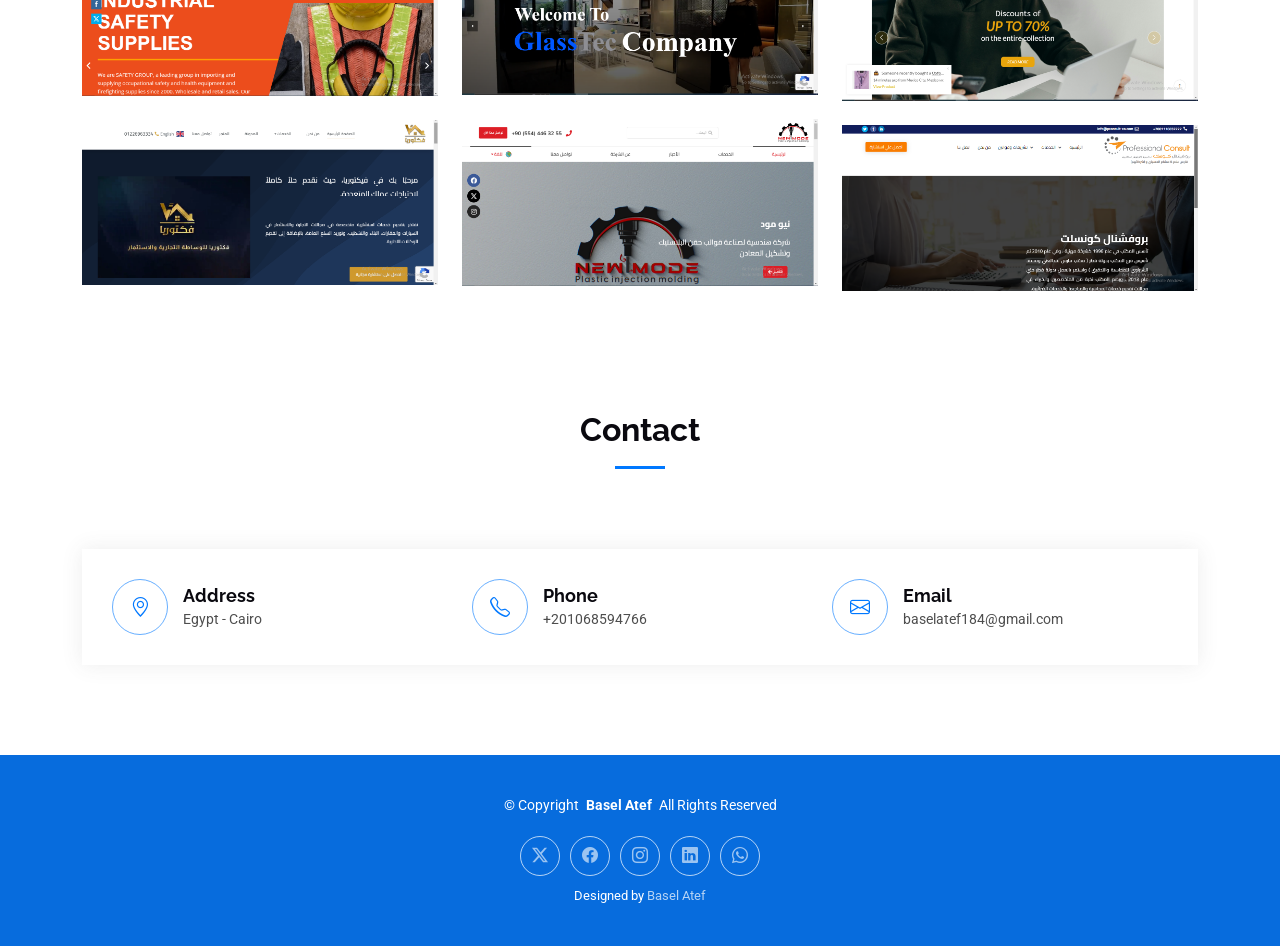
==== commit c10784fc: "VAA" ====
--- a/index.html
+++ b/index.html
@@ -84,12 +84,12 @@
 
             <div class="row justify-content-between gy-4">
               <div class="col-lg-5">
-                <img src="assets/img/basel.jpg" class="img-fluid" alt="">
+                <img src="assets/img/internet-svgrepo-com.svg" class="img-fluid" alt="">
               </div>
               <div class="col-lg-7 about-info">
                 <p><strong>Name: </strong> <span>Basel Atef</span></p>
                 <p><strong>Profile: </strong> <span>Full Stack Developer</span></p>
-                <p><strong>Email: </strong> <span>bamocairo5@gmail.com</span></p>
+                <p><strong>Email: </strong> <span>baselatef184@gmail.com</span></p>
                 <p><strong>Phone: </strong> <span>+201068594766</span></p>
               </div>
 
@@ -682,7 +682,7 @@
                 <i class="bi bi-envelope flex-shrink-0"></i>
                 <div>
                   <h3>Email<br></h3>
-                  <p>bamocairo5@gmail.com</p>
+                  <p>baselatef184@gmail.com</p>
                 </div>
               </div>
             </div><!-- End Info Item -->
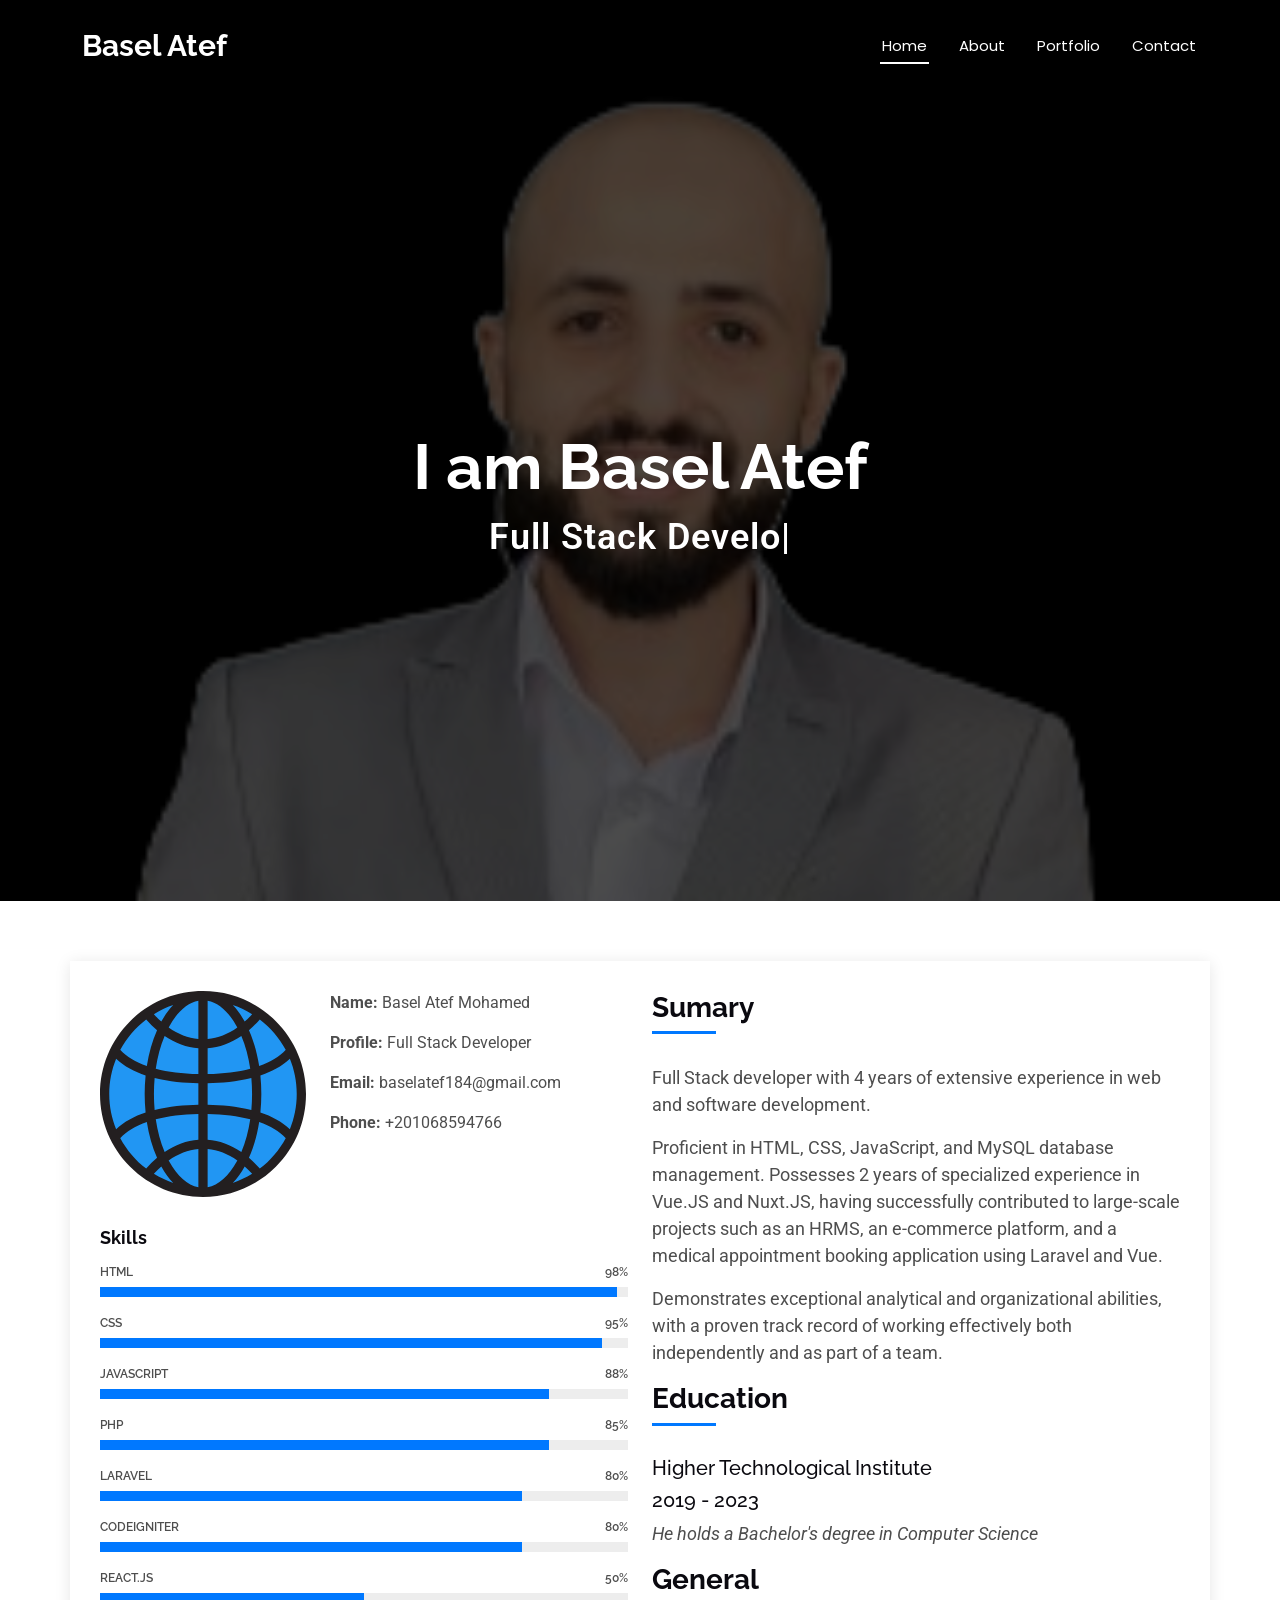
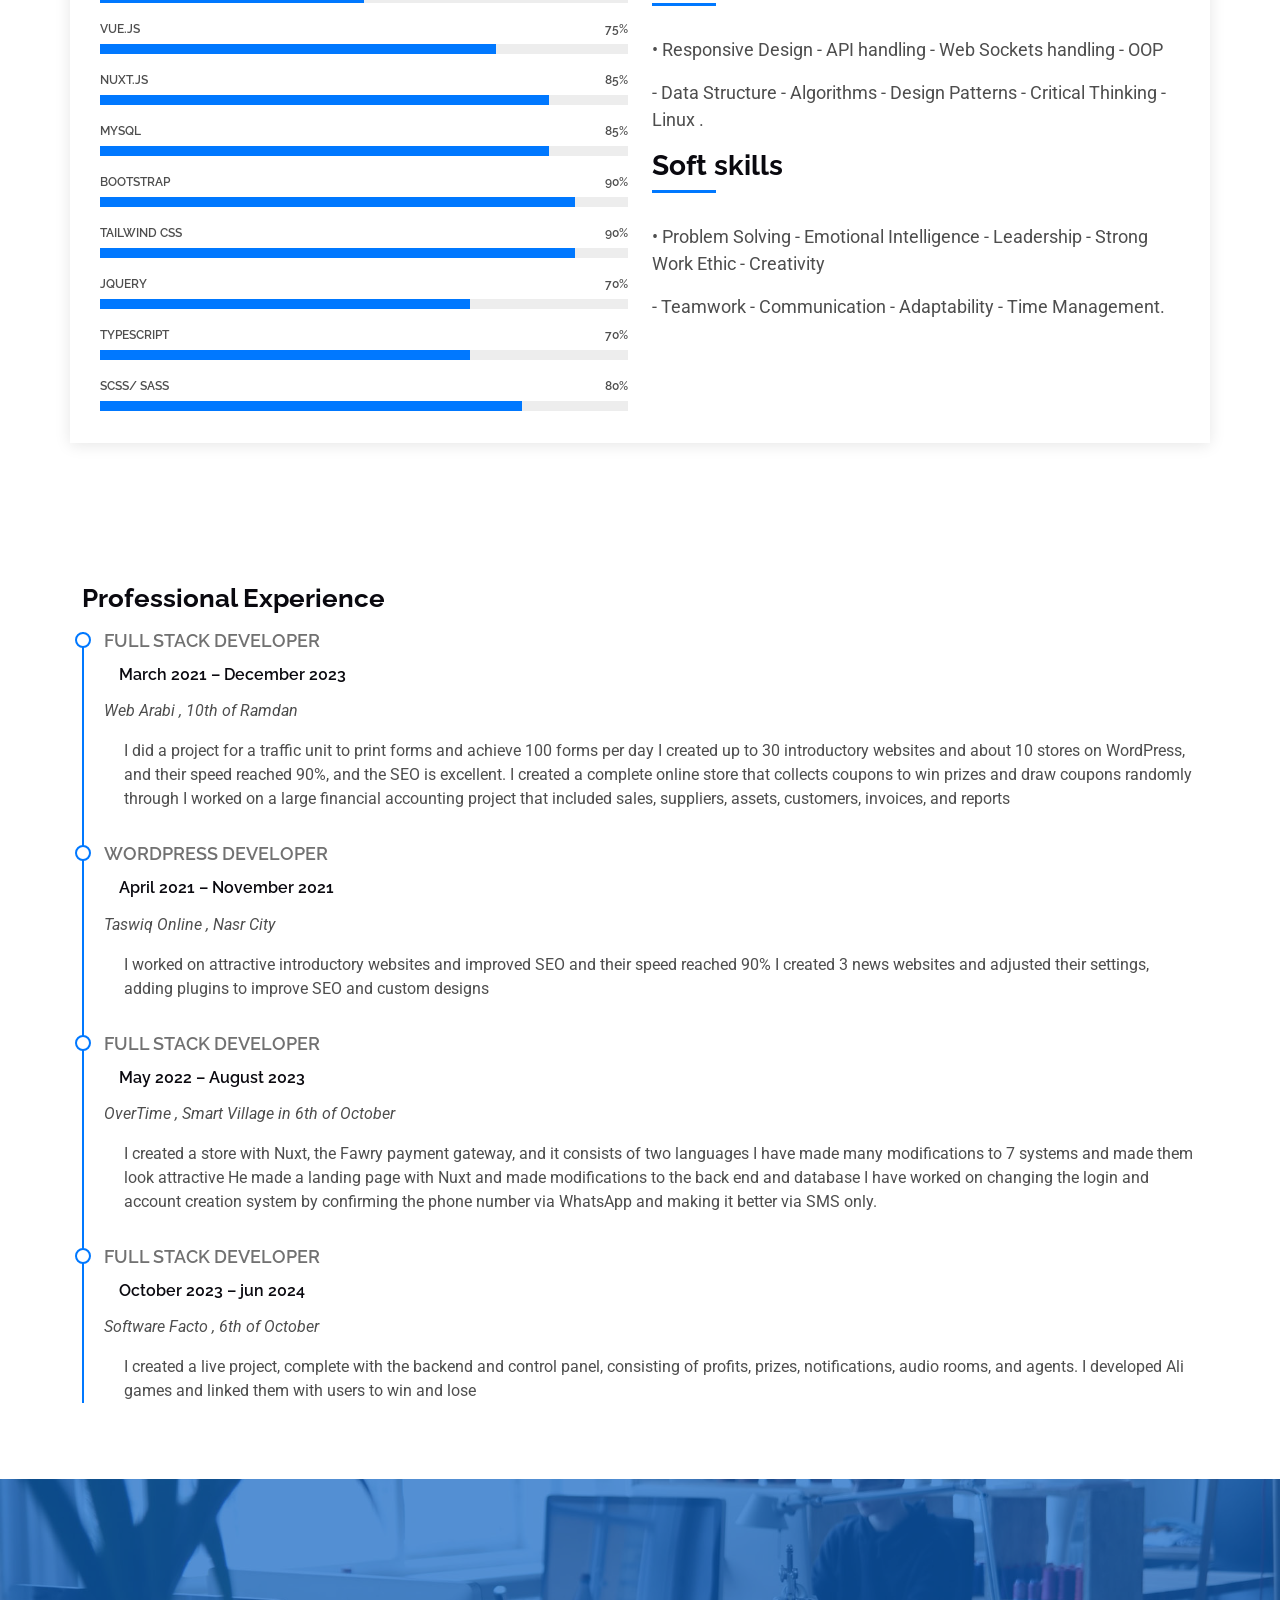
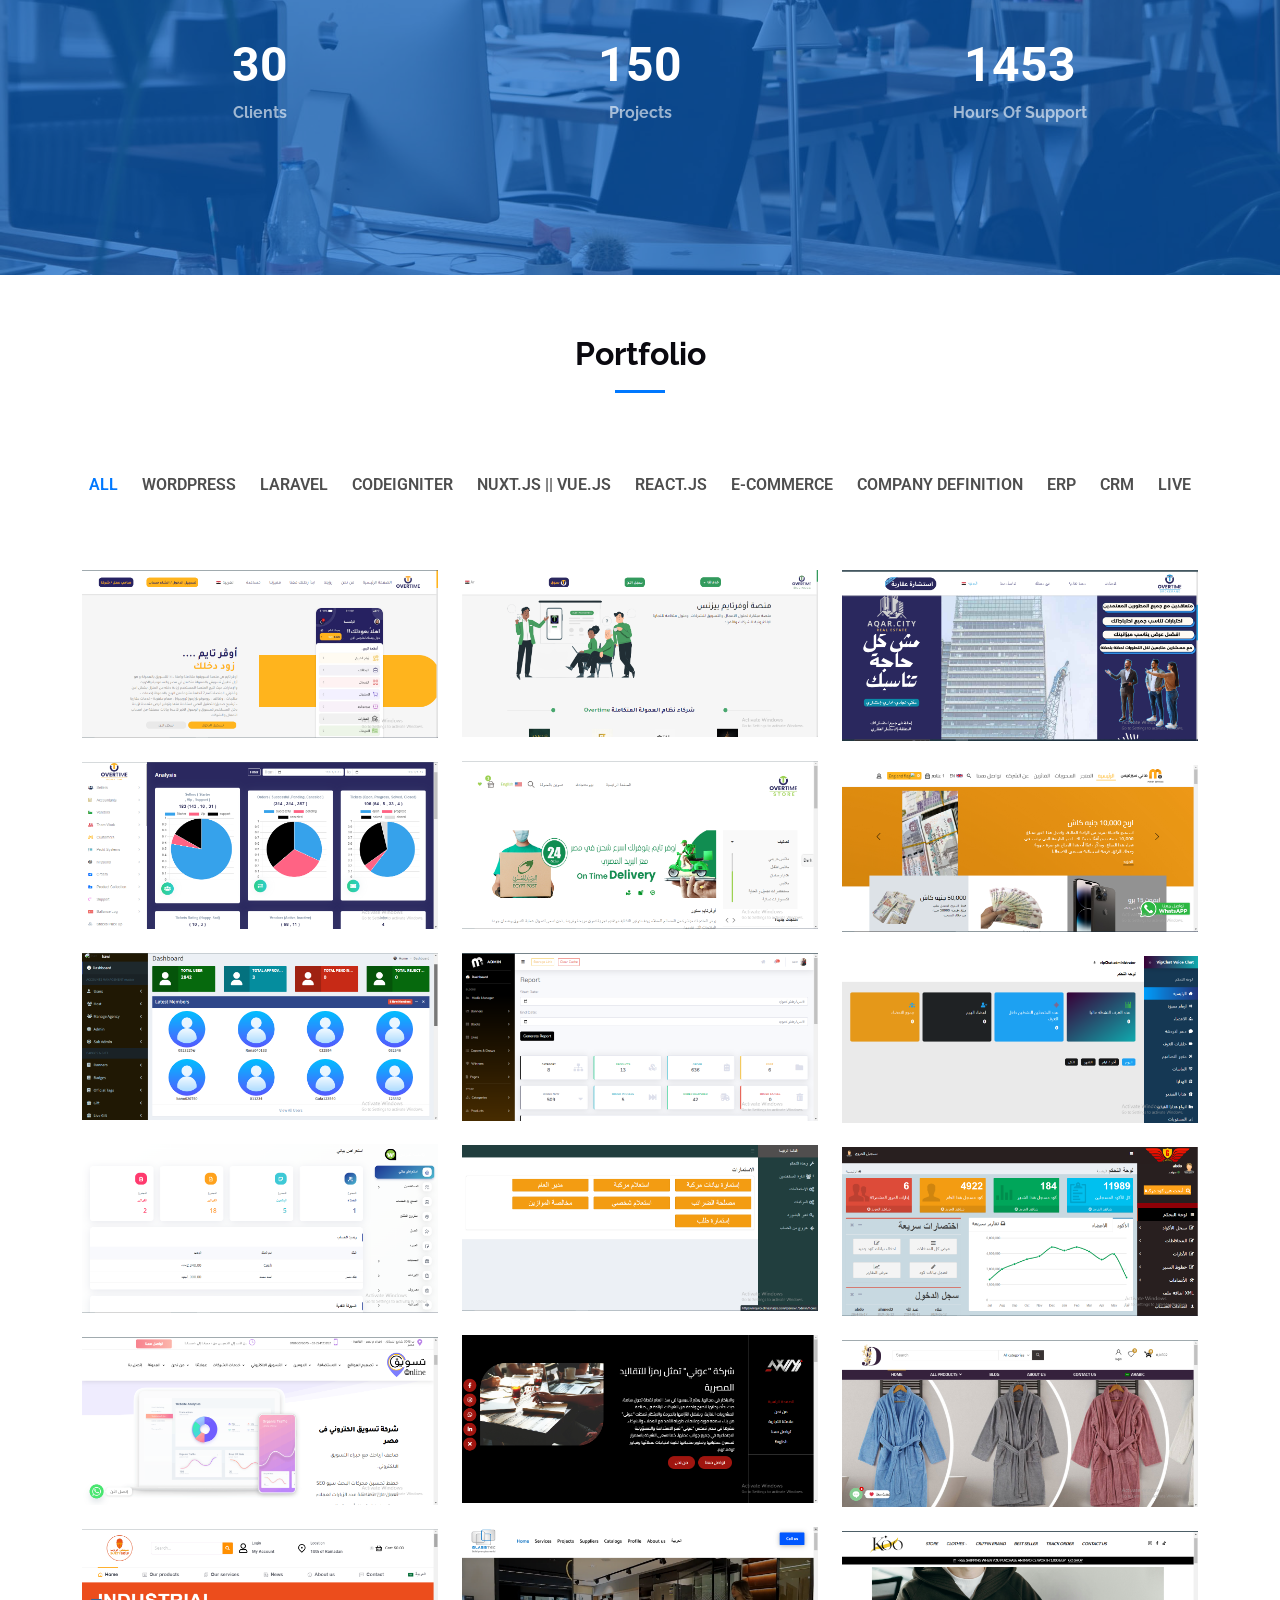
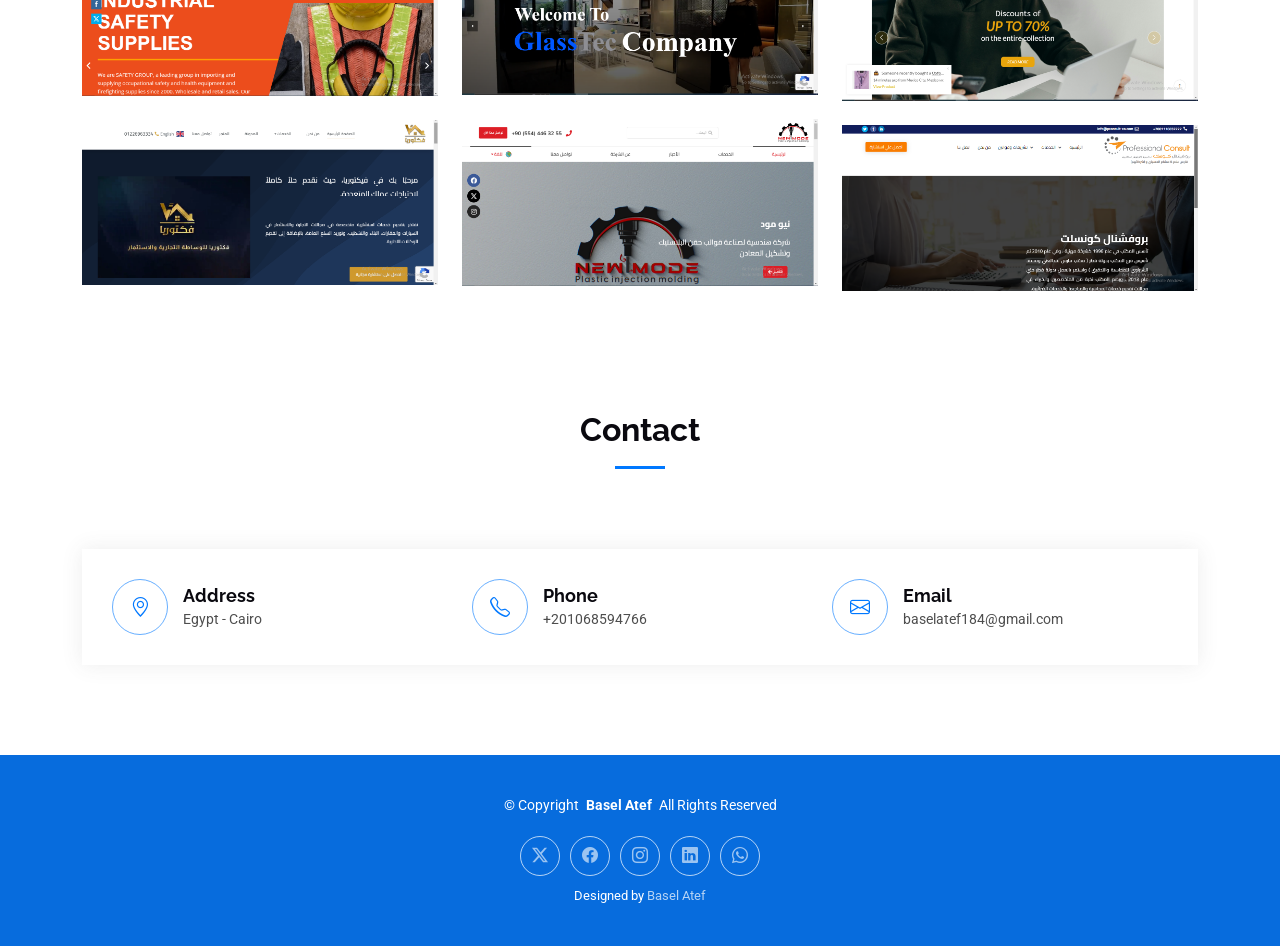
==== commit e67c3a2b: "wwq" ====
--- a/index.html
+++ b/index.html
@@ -87,7 +87,7 @@
                 <img src="assets/img/internet-svgrepo-com.svg" class="img-fluid" alt="">
               </div>
               <div class="col-lg-7 about-info">
-                <p><strong>Name: </strong> <span>Basel Atef</span></p>
+                <p><strong>Name: </strong> <span>Basel Atef Mohamed</span></p>
                 <p><strong>Profile: </strong> <span>Full Stack Developer</span></p>
                 <p><strong>Email: </strong> <span>baselatef184@gmail.com</span></p>
                 <p><strong>Phone: </strong> <span>+201068594766</span></p>
@@ -100,37 +100,37 @@
               <h5>Skills</h5>
 
               <div class="progress">
-                <span class="skill"><span>HTML</span> <i class="val">100%</i></span>
-                <div class="progress-bar-wrap">
-                  <div class="progress-bar" role="progressbar" aria-valuenow="100" aria-valuemin="0" aria-valuemax="100"></div>
-                </div>
-              </div><!-- End Skills Item -->
-
-              <div class="progress">
-                <span class="skill"><span>CSS</span> <i class="val">100%</i></span>
-                <div class="progress-bar-wrap">
-                  <div class="progress-bar" role="progressbar" aria-valuenow="100" aria-valuemin="0" aria-valuemax="100"></div>
-                </div>
-              </div><!-- End Skills Item -->
-
-              <div class="progress">
-                <span class="skill"><span>JavaScript</span> <i class="val">90%</i></span>
-                <div class="progress-bar-wrap">
-                  <div class="progress-bar" role="progressbar" aria-valuenow="90" aria-valuemin="0" aria-valuemax="100"></div>
-                </div>
-              </div><!-- End Skills Item -->
-
-              <div class="progress">
-                <span class="skill"><span>PHP</span> <i class="val">90%</i></span>
-                <div class="progress-bar-wrap">
-                  <div class="progress-bar" role="progressbar" aria-valuenow="90" aria-valuemin="0" aria-valuemax="100"></div>
-                </div>
-              </div><!-- End Skills Item -->
-
-              <div class="progress">
-                <span class="skill"><span>Laravel</span> <i class="val">85%</i></span>
+                <span class="skill"><span>HTML</span> <i class="val">98%</i></span>
+                <div class="progress-bar-wrap">
+                  <div class="progress-bar" role="progressbar" aria-valuenow="98" aria-valuemin="0" aria-valuemax="100"></div>
+                </div>
+              </div><!-- End Skills Item -->
+
+              <div class="progress">
+                <span class="skill"><span>CSS</span> <i class="val">95%</i></span>
+                <div class="progress-bar-wrap">
+                  <div class="progress-bar" role="progressbar" aria-valuenow="95" aria-valuemin="0" aria-valuemax="100"></div>
+                </div>
+              </div><!-- End Skills Item -->
+
+              <div class="progress">
+                <span class="skill"><span>JavaScript</span> <i class="val">88%</i></span>
                 <div class="progress-bar-wrap">
                   <div class="progress-bar" role="progressbar" aria-valuenow="85" aria-valuemin="0" aria-valuemax="100"></div>
+                </div>
+              </div><!-- End Skills Item -->
+
+              <div class="progress">
+                <span class="skill"><span>PHP</span> <i class="val">85%</i></span>
+                <div class="progress-bar-wrap">
+                  <div class="progress-bar" role="progressbar" aria-valuenow="85" aria-valuemin="0" aria-valuemax="100"></div>
+                </div>
+              </div><!-- End Skills Item -->
+
+              <div class="progress">
+                <span class="skill"><span>Laravel</span> <i class="val">80%</i></span>
+                <div class="progress-bar-wrap">
+                  <div class="progress-bar" role="progressbar" aria-valuenow="80" aria-valuemin="0" aria-valuemax="100"></div>
                 </div>
               </div><!-- End Skills Item -->
 
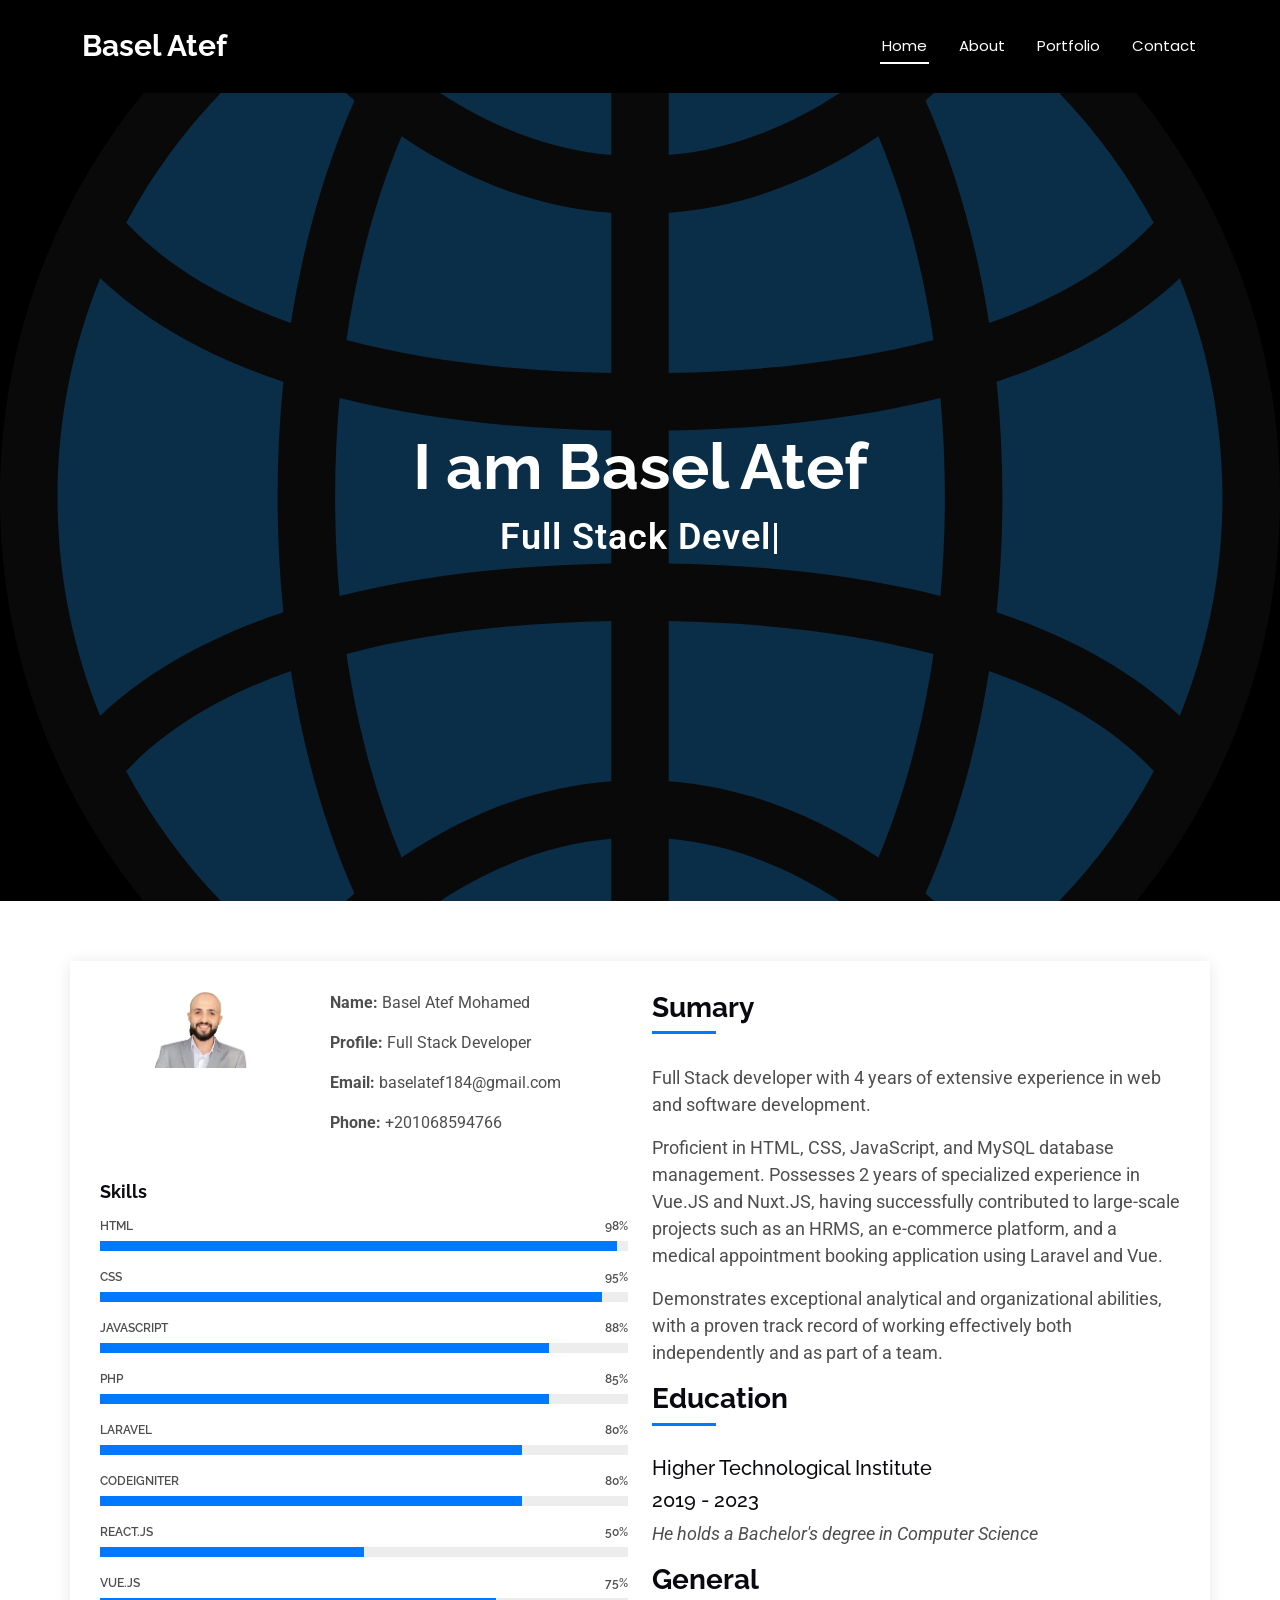
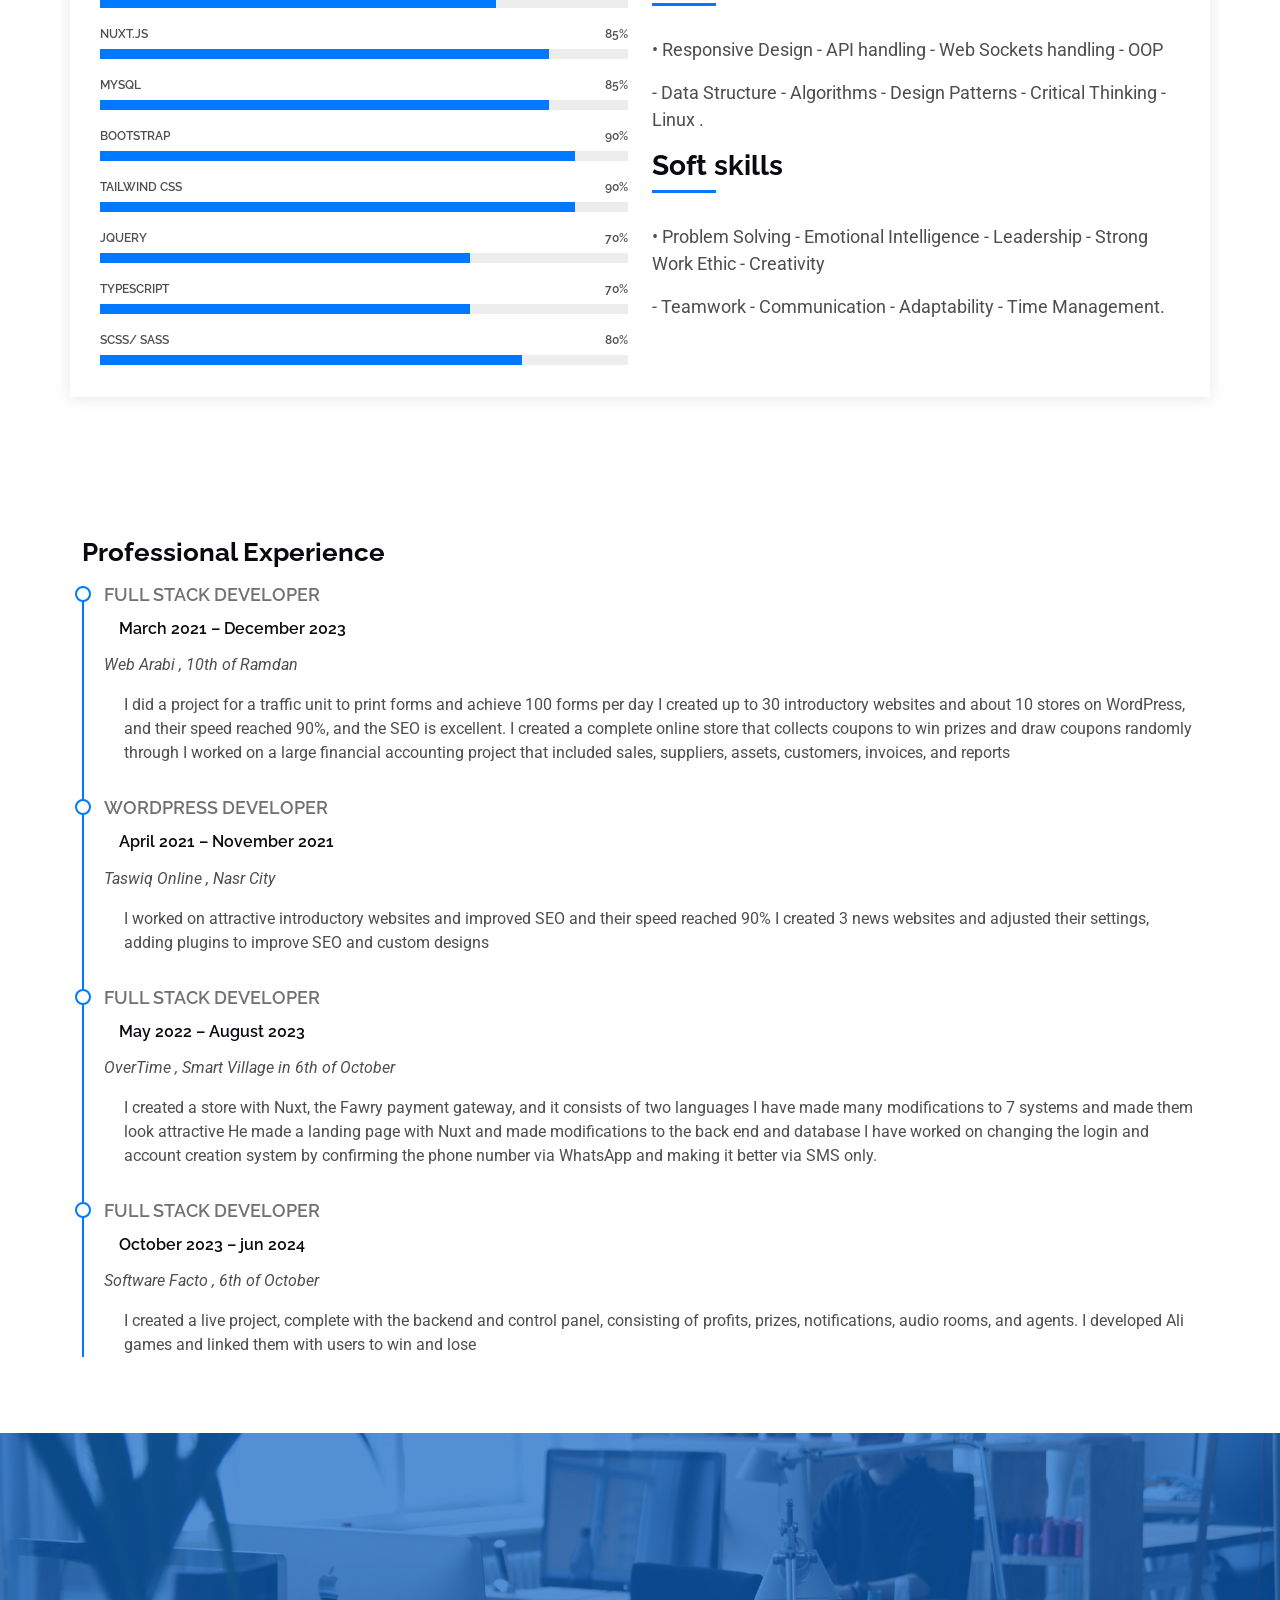
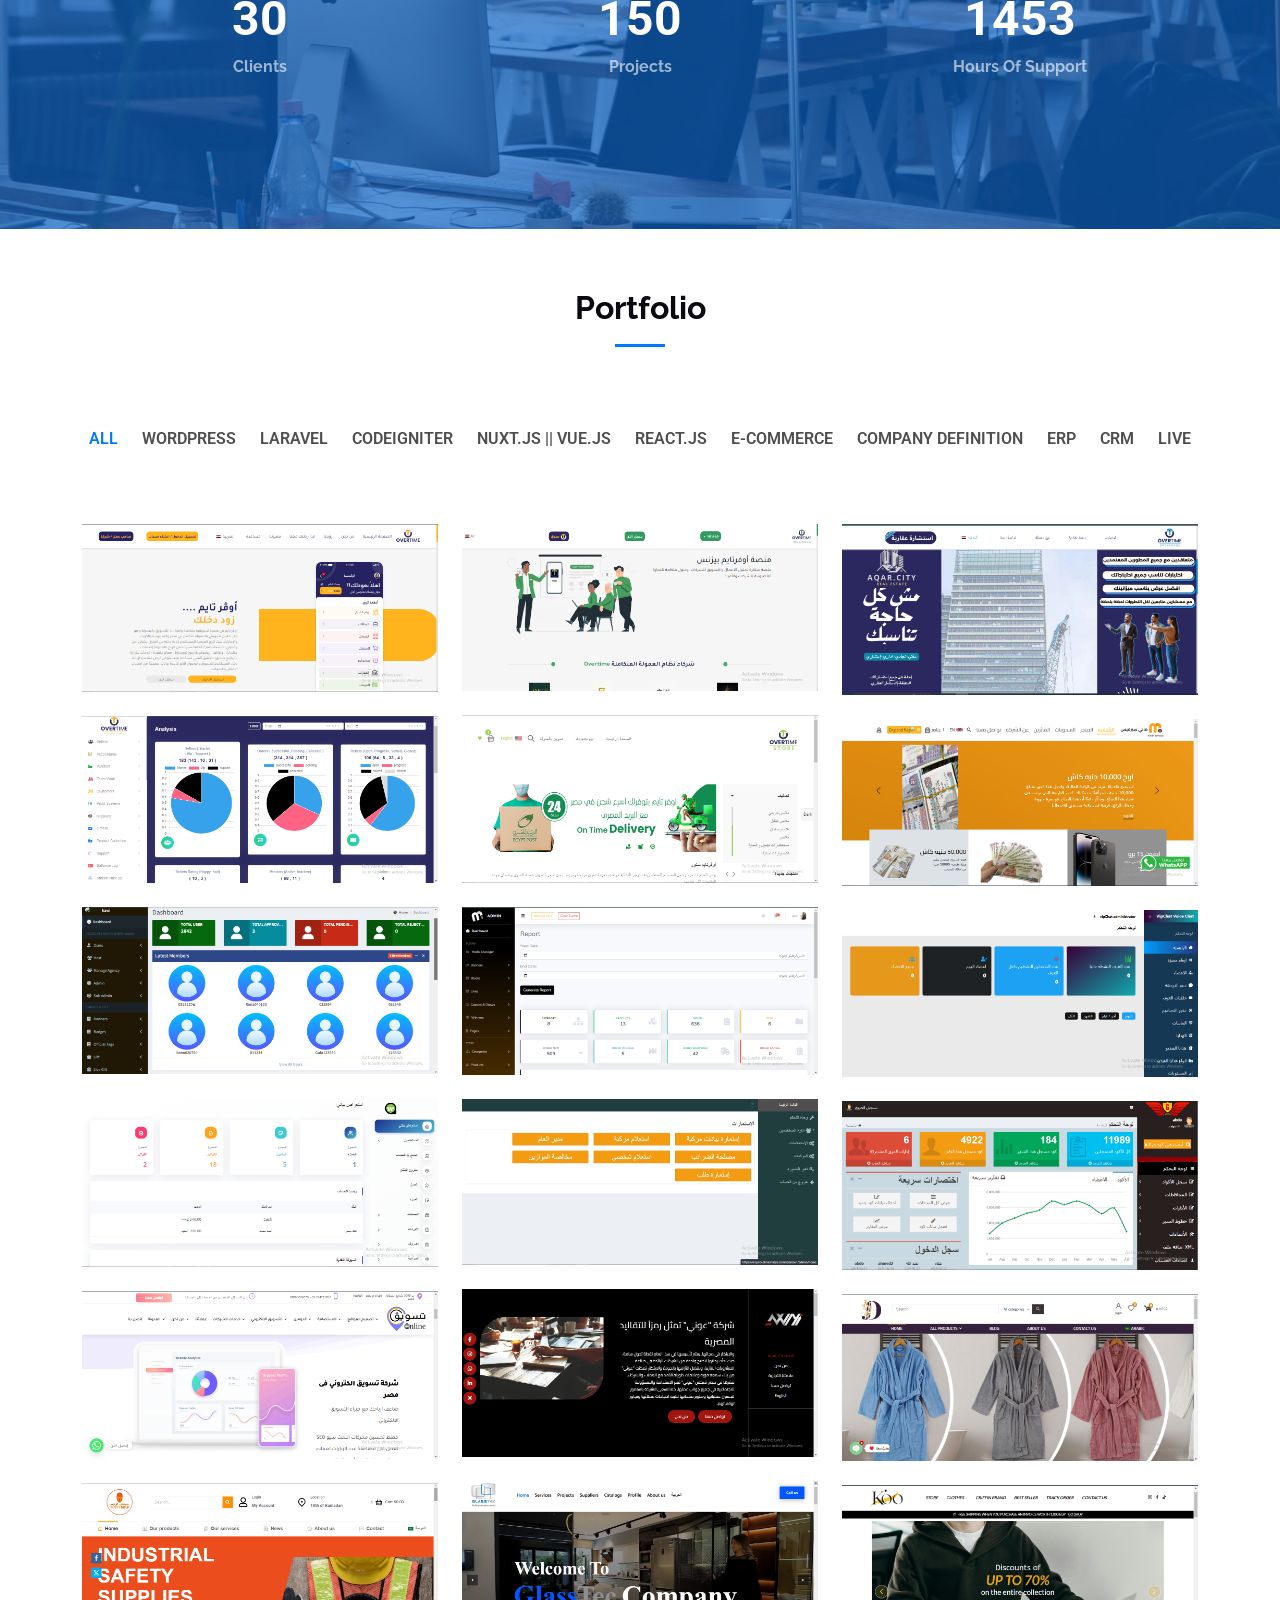
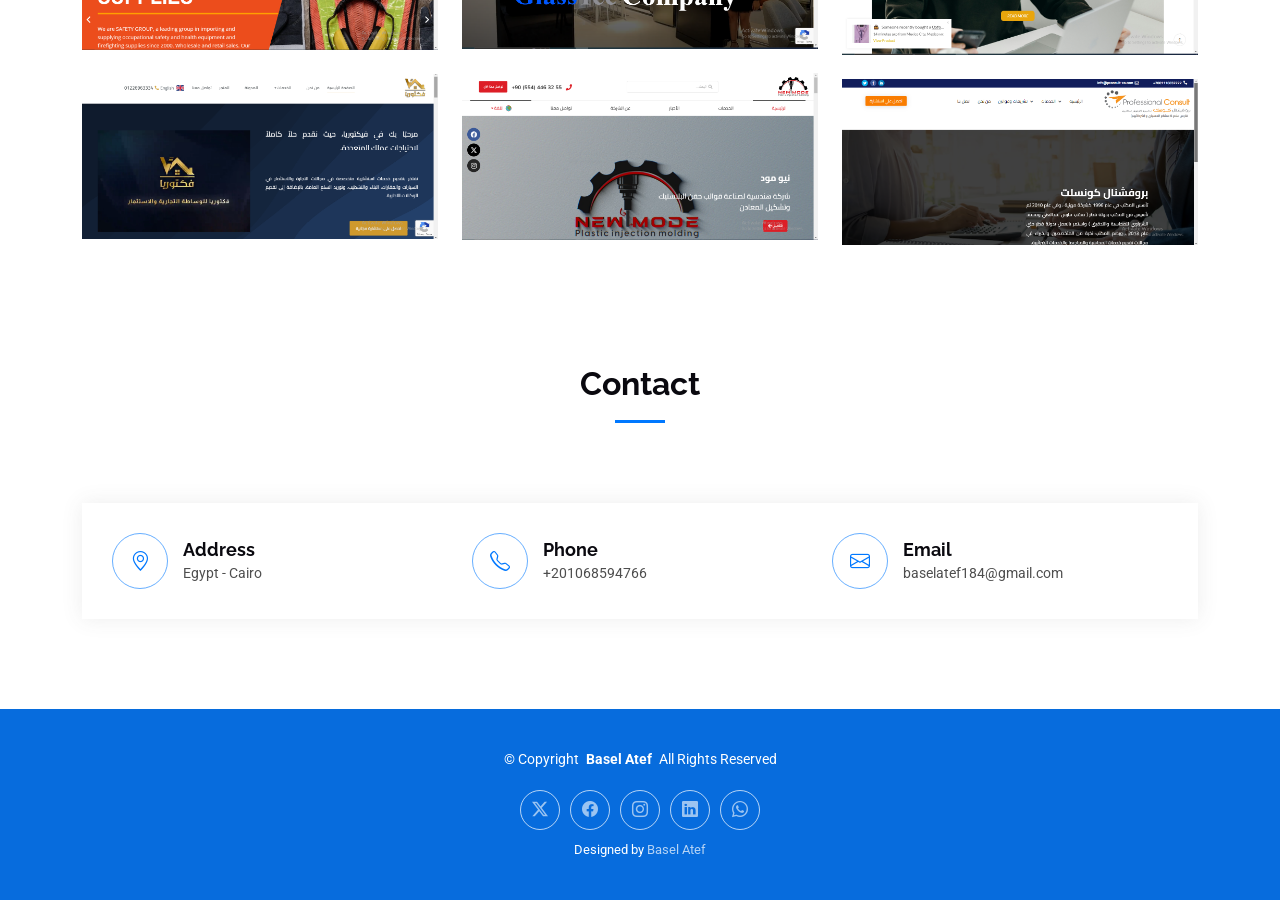
==== commit d8abacd1: "www" ====
--- a/index.html
+++ b/index.html
@@ -65,7 +65,7 @@
     <!-- Hero Section -->
     <section id="hero" class="hero section">
 
-      <img src="assets/img/basel-removebg-preview.png" alt="" data-aos="fade-in">
+      <img src="assets/img/internet-svgrepo-com.svg" alt="" data-aos="fade-in">
 
       <div class="container d-flex flex-column align-items-center justify-content-center text-center" data-aos="fade-up" data-aos-delay="100">
         <h2>I am Basel Atef</h2>
@@ -84,7 +84,7 @@
 
             <div class="row justify-content-between gy-4">
               <div class="col-lg-5">
-                <img src="assets/img/internet-svgrepo-com.svg" class="img-fluid" alt="">
+                <img src="assets/img/basel-removebg-preview.png" class="img-fluid" alt="">
               </div>
               <div class="col-lg-7 about-info">
                 <p><strong>Name: </strong> <span>Basel Atef Mohamed</span></p>
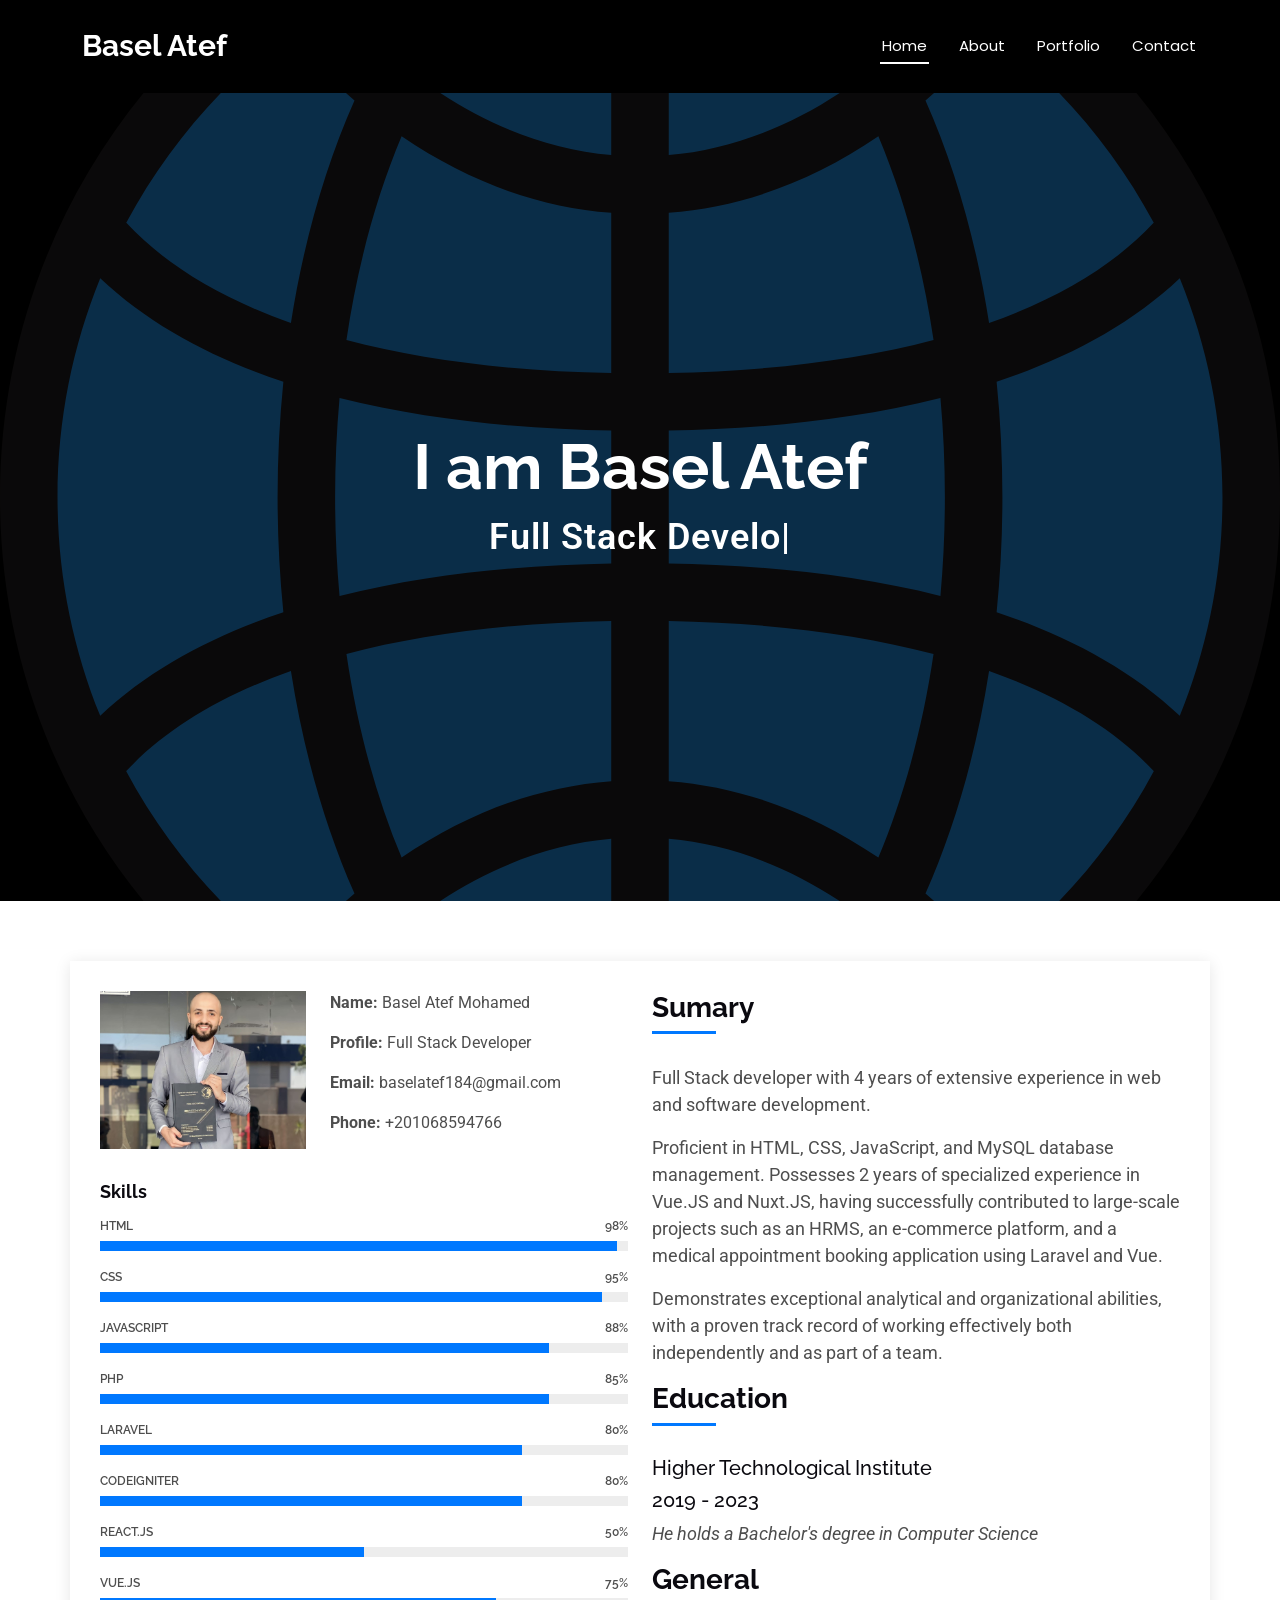
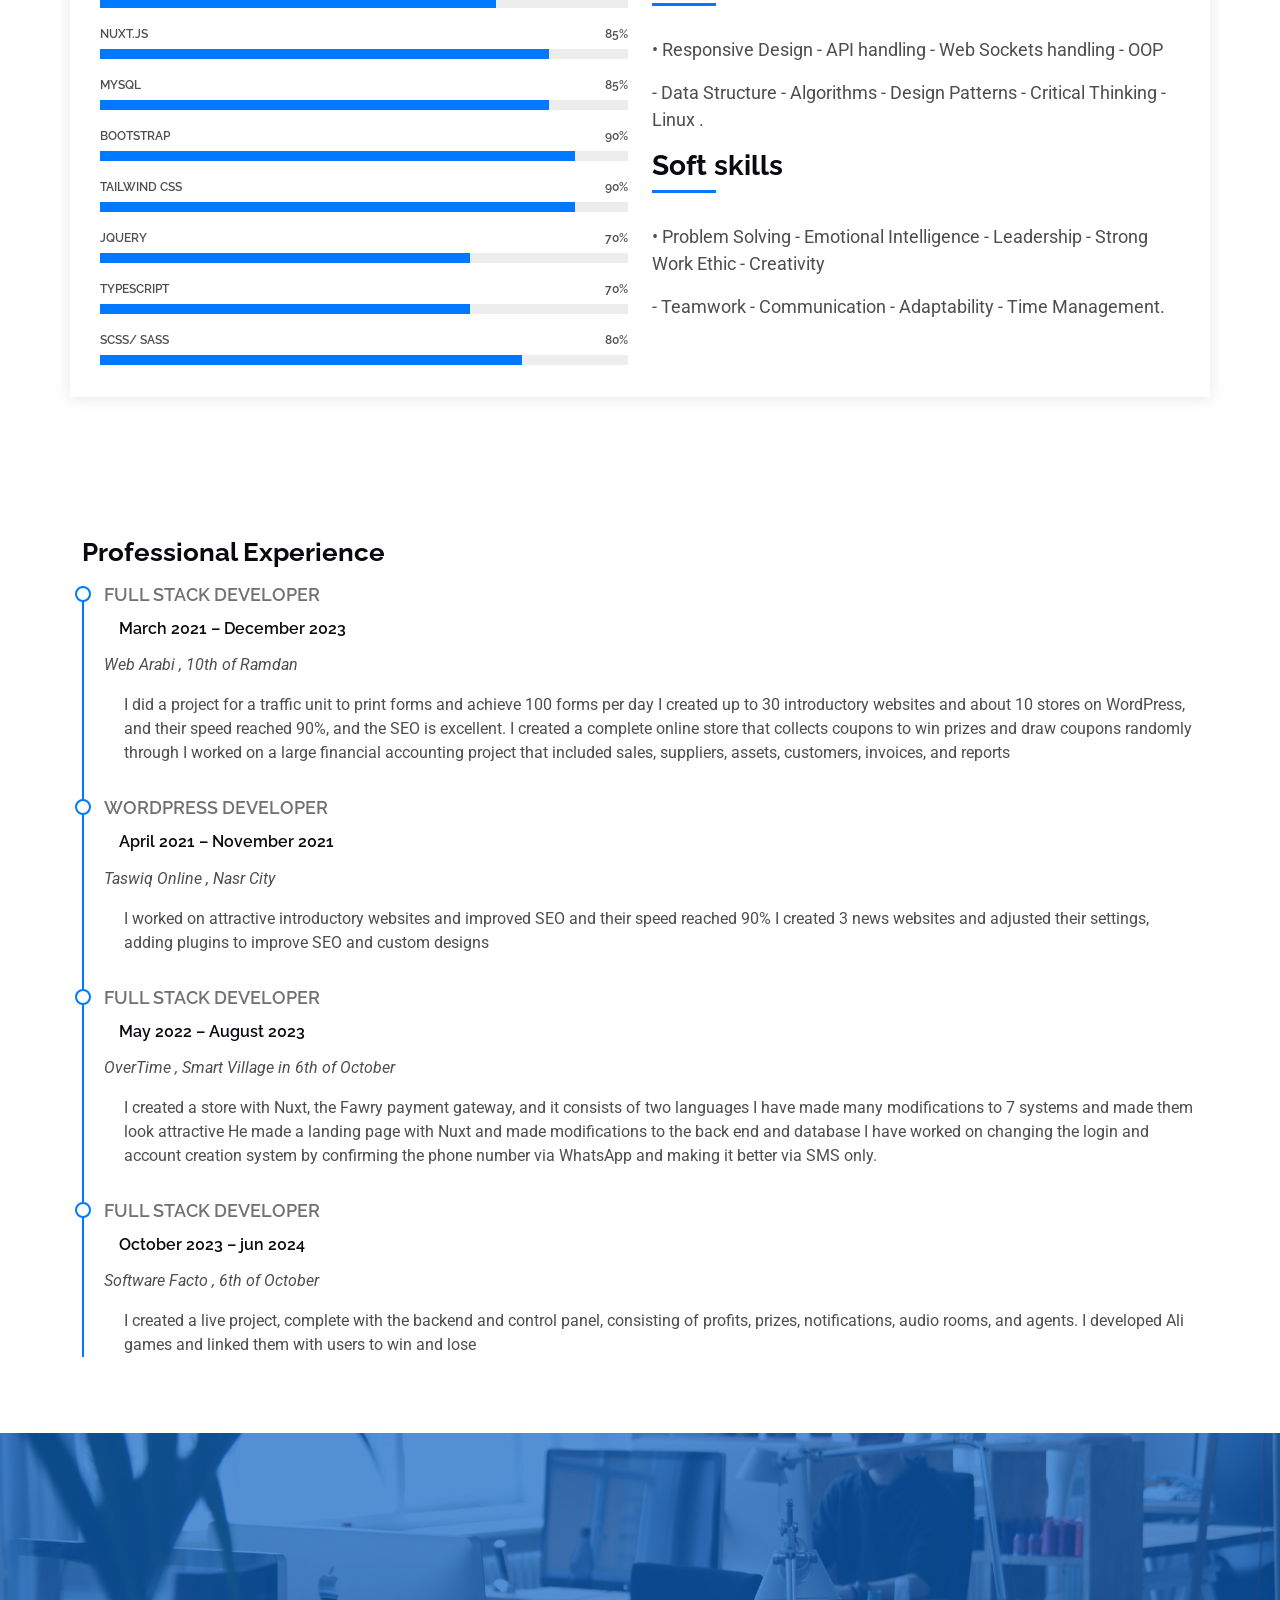
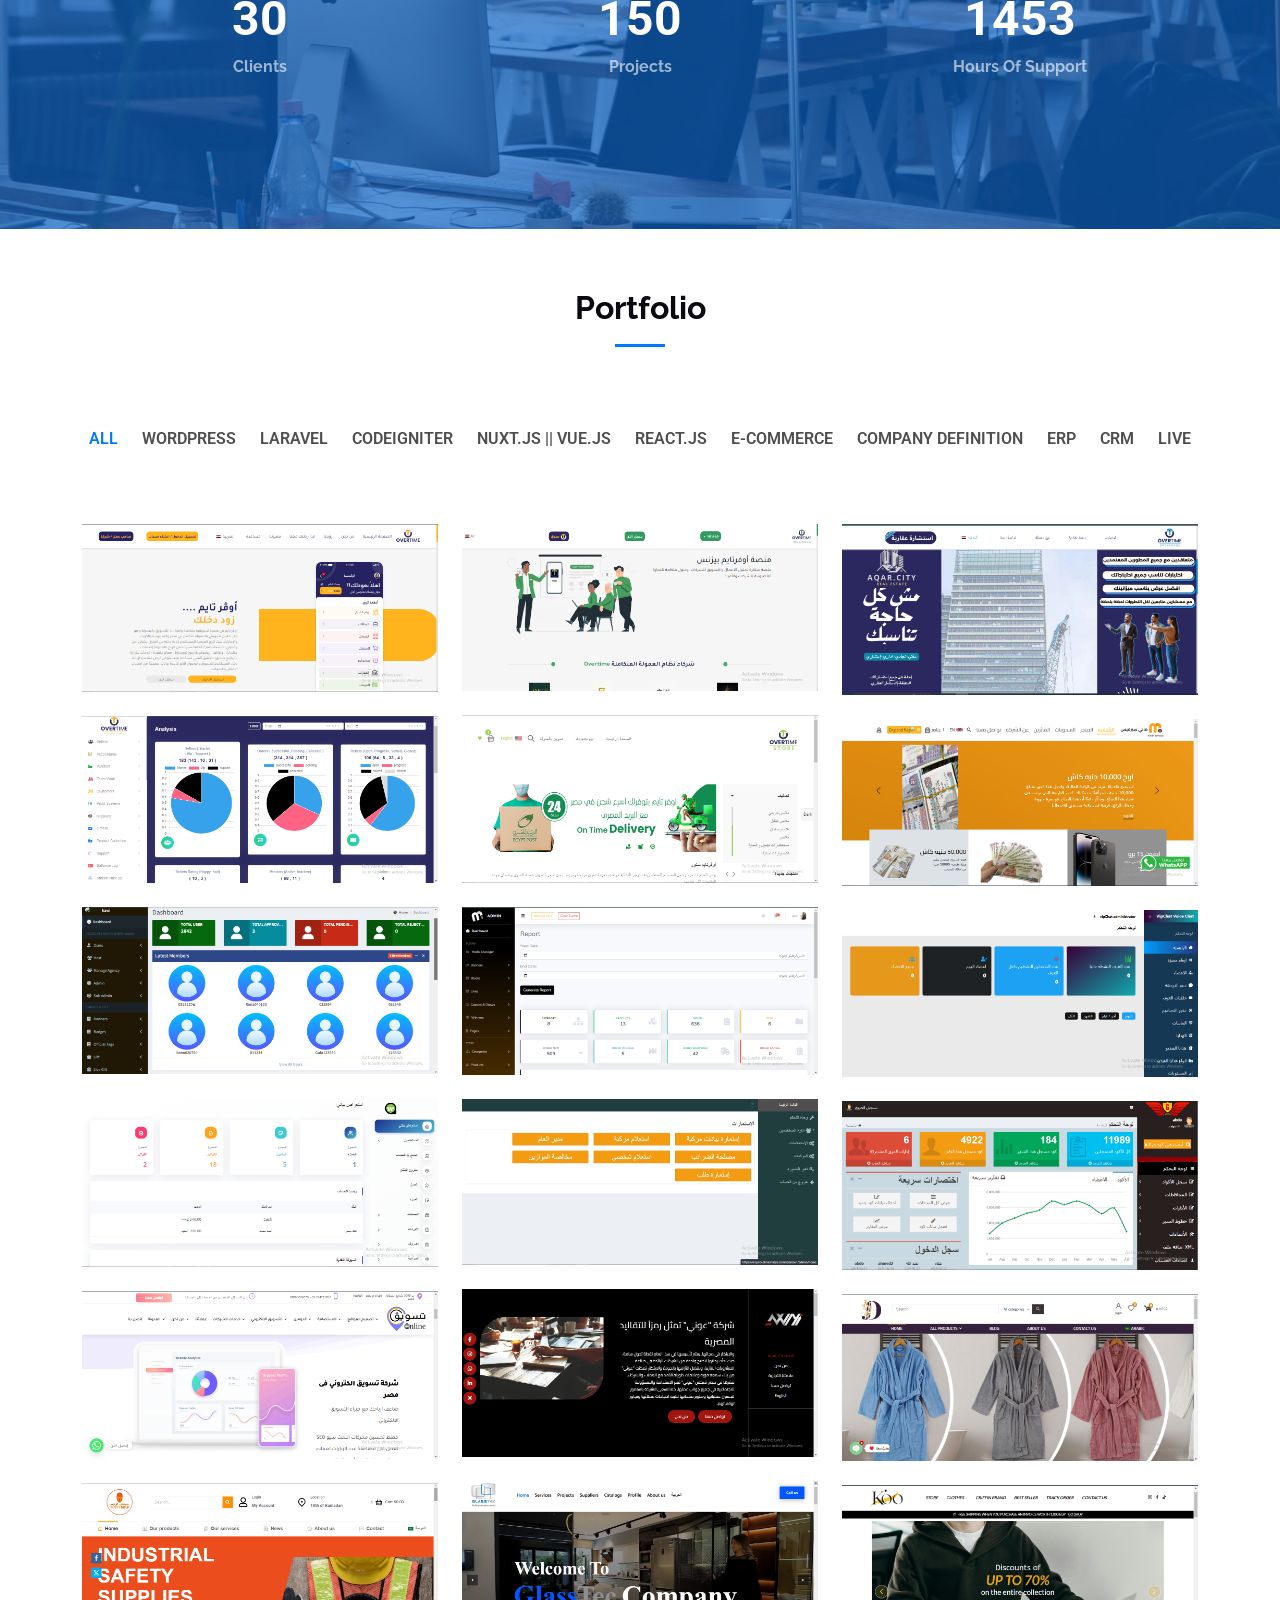
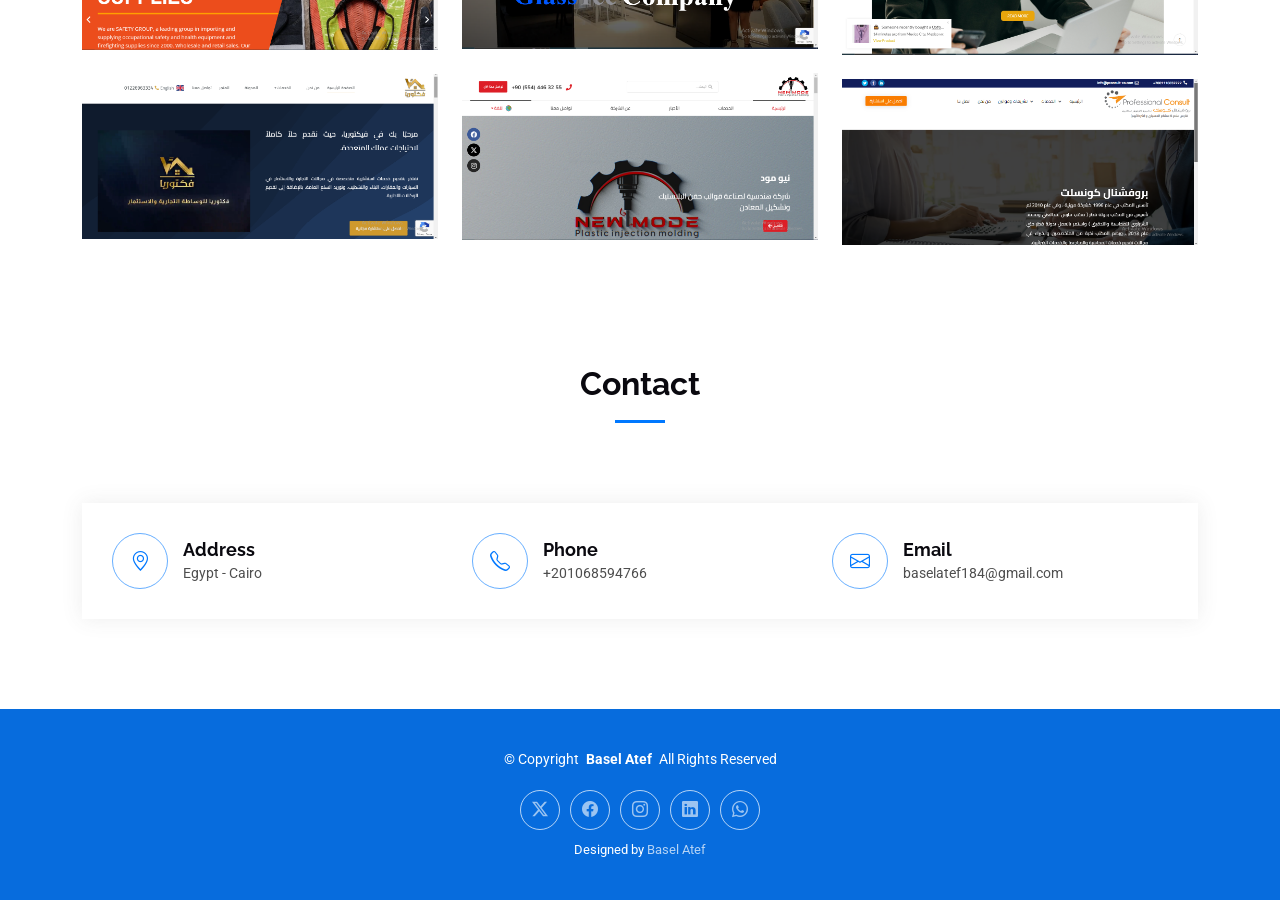
==== commit a783764c: "basel" ====
--- a/index.html
+++ b/index.html
@@ -84,7 +84,7 @@
 
             <div class="row justify-content-between gy-4">
               <div class="col-lg-5">
-                <img src="assets/img/basel-removebg-preview.png" class="img-fluid" alt="">
+                <img src="assets/img/basel.jpg" class="img-fluid" alt="">
               </div>
               <div class="col-lg-7 about-info">
                 <p><strong>Name: </strong> <span>Basel Atef Mohamed</span></p>
